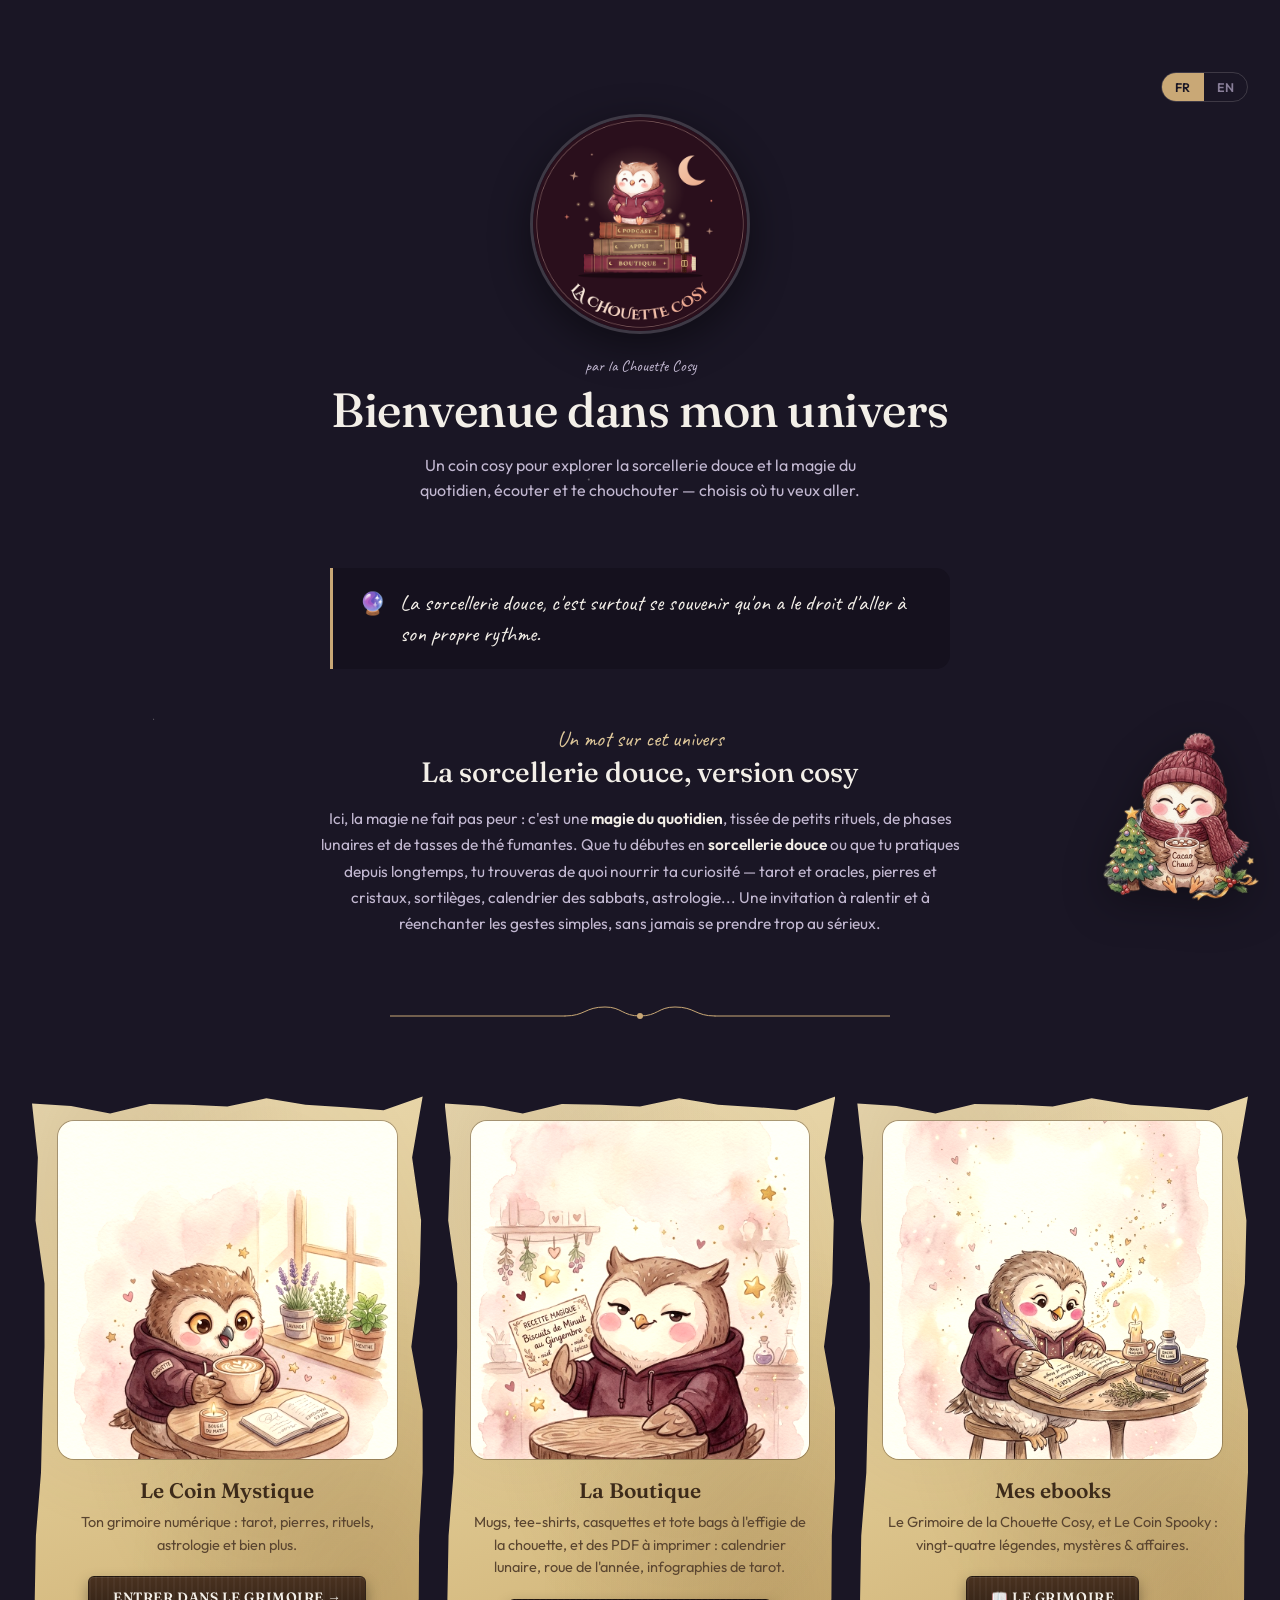
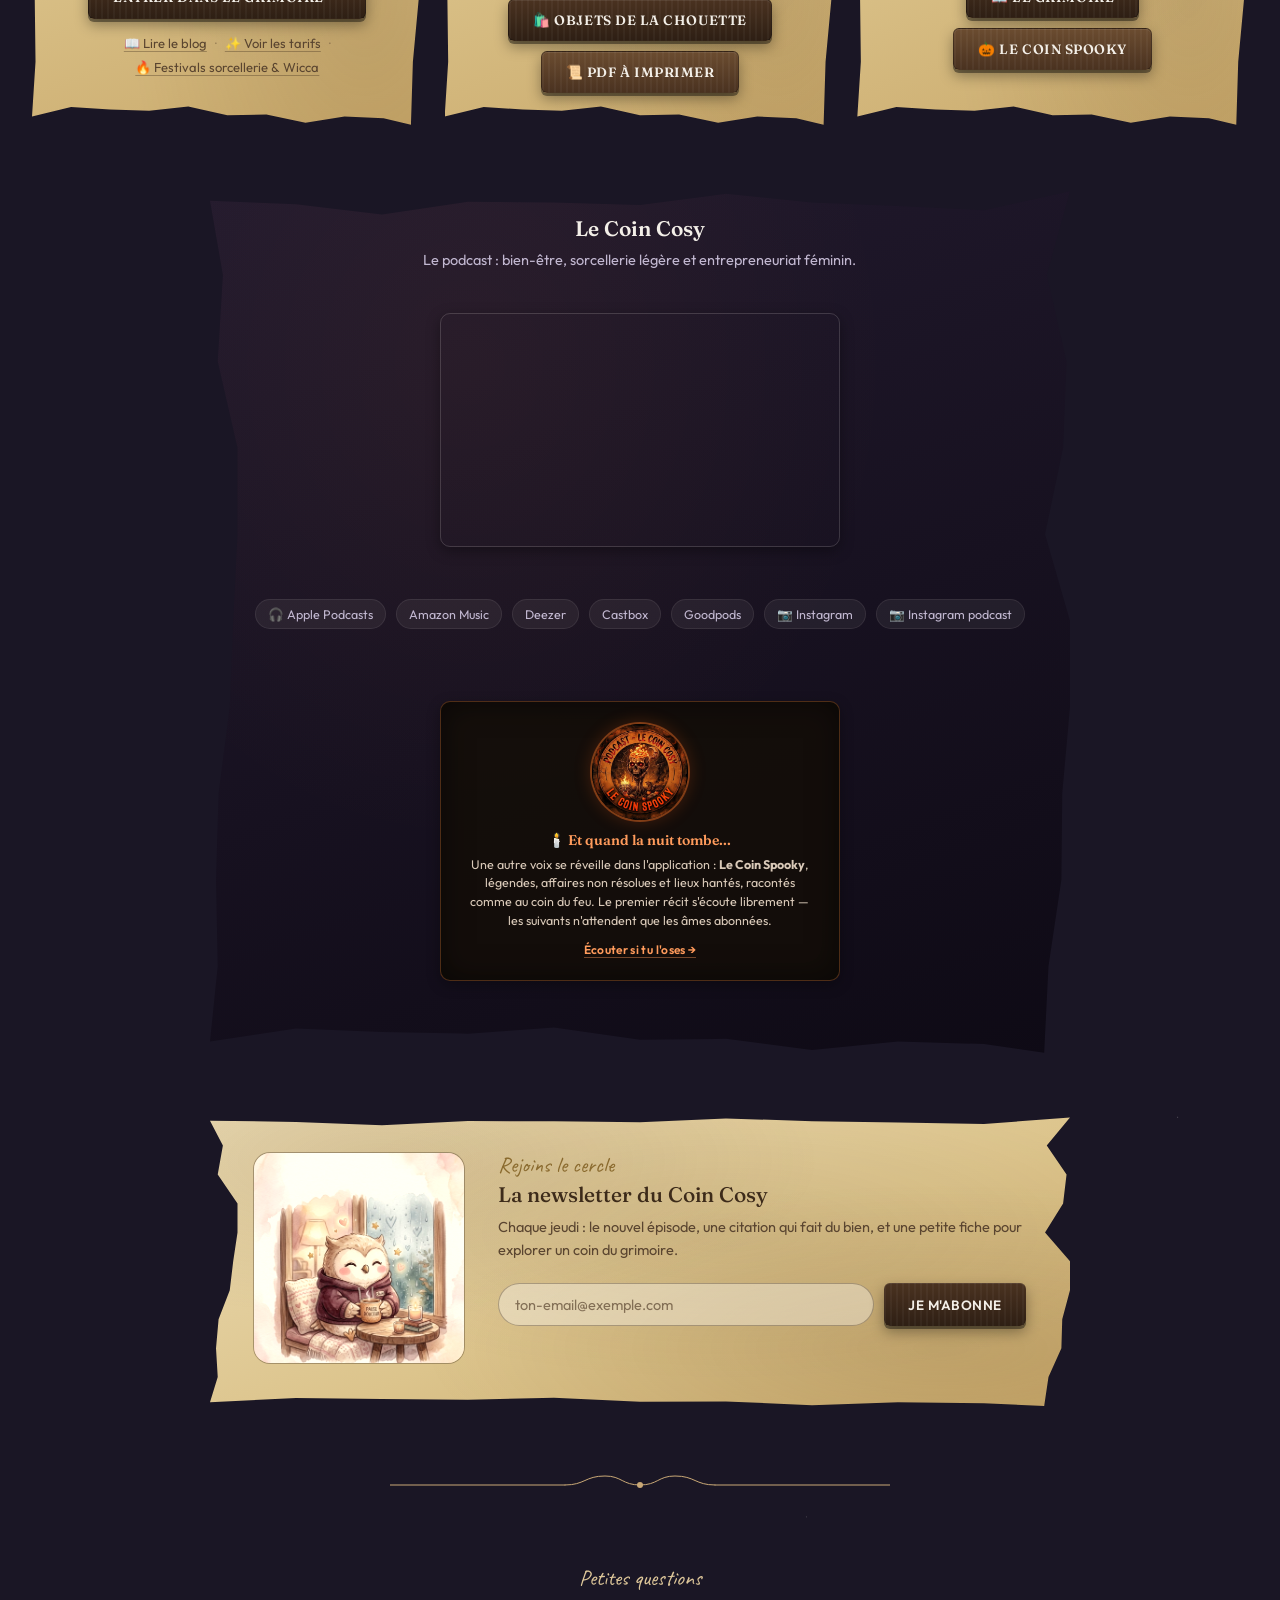
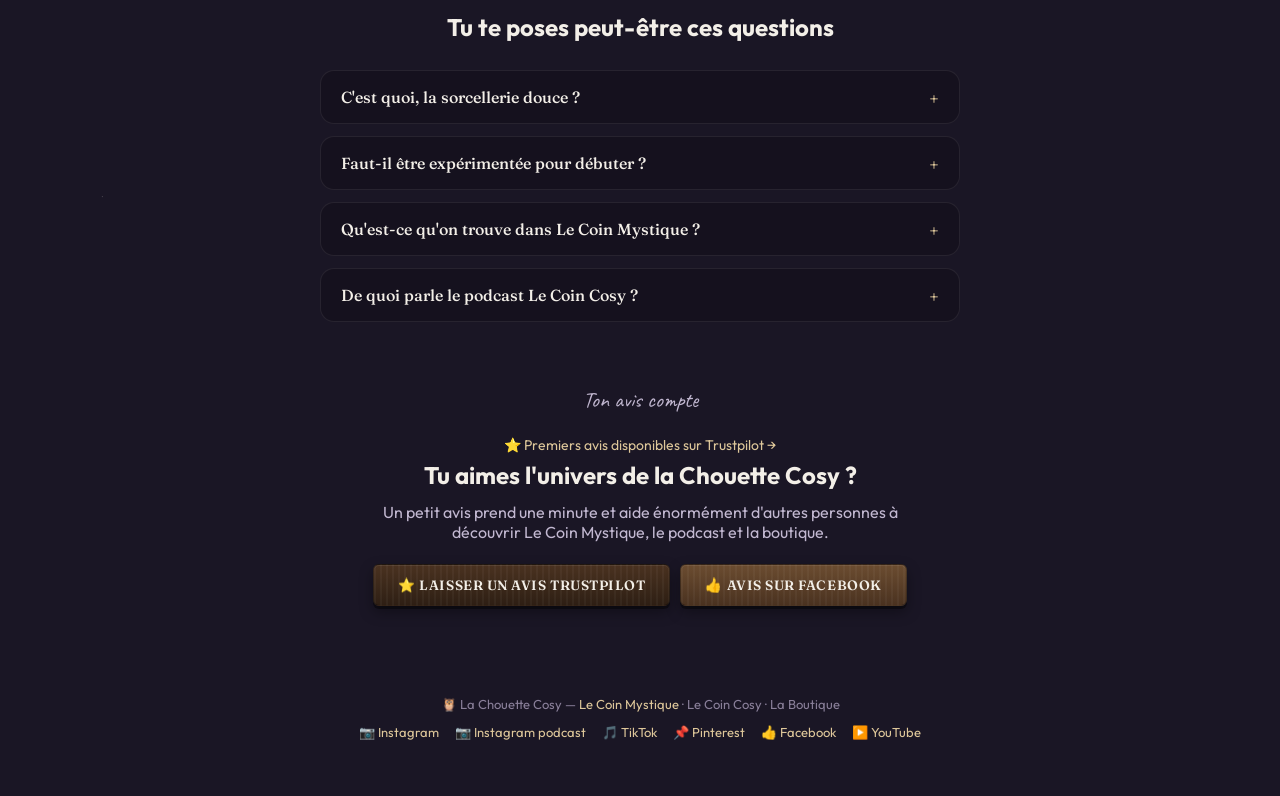
==== index.html @ c28f3821 "Pieds de page : Instagram La chouette cosy + Instagram podcast ; /instagram pointe vers La chouette " ====
<!DOCTYPE html>
<html lang="fr">
<head>
<meta charset="UTF-8">
<meta name="trustpilot-one-time-domain-verification-id" content="e7837c51-9e14-4486-b5ec-aa4bcec2fb29"/>
<meta name="viewport" content="width=device-width, initial-scale=1.0">
<title>La Chouette Cosy — Sorcellerie douce, magie du quotidien &amp; podcast cosy</title>
<link rel="icon" href="/favicon.ico" sizes="48x48">
<link rel="icon" type="image/png" sizes="512x512" href="/icon.png">
<link rel="apple-touch-icon" href="/apple-touch-icon.png">
<meta name="description" content="Sorcellerie douce, magie du quotidien et rituels cosy : découvre l'appli Le Coin Mystique, le podcast Le Coin Cosy et la boutique de la Chouette Cosy.">
<meta property="og:type" content="website">
<meta property="og:locale" content="fr_FR">
<meta property="og:url" content="https://www.lachouettecosy.com/">
<meta property="og:site_name" content="La Chouette Cosy">
<meta property="og:title" content="La Chouette Cosy — Sorcellerie douce, magie du quotidien & podcast cosy">
<meta property="og:description" content="Sorcellerie douce, magie du quotidien et rituels cosy : découvre l'appli Le Coin Mystique, le podcast Le Coin Cosy et la boutique de la Chouette Cosy.">
<meta property="og:image" content="https://www.lachouettecosy.com/og-image.png">
<meta property="og:image:width" content="1200">
<meta property="og:image:height" content="630">
<meta name="twitter:card" content="summary_large_image">
<meta name="twitter:title" content="La Chouette Cosy — Sorcellerie douce, magie du quotidien & podcast cosy">
<meta name="twitter:description" content="Sorcellerie douce, magie du quotidien et rituels cosy : découvre l'appli Le Coin Mystique, le podcast Le Coin Cosy et la boutique de la Chouette Cosy.">
<meta name="twitter:image" content="https://www.lachouettecosy.com/og-image.png">
<link rel="canonical" href="https://www.lachouettecosy.com/">
<meta name="google-site-verification" content="f_s6flDFHHnSVOiwKevAgZuhnUAhuIIiMx__xxYxnbA" />
<meta name="p:domain_verify" content="36ecbae81b390bb8544737ac3be6249d"/>
<script type="application/ld+json">
{
  "@context": "https://schema.org",
  "@type": "Organization",
  "name": "La Chouette Cosy",
  "url": "https://www.lachouettecosy.com/",
  "logo": "https://www.lachouettecosy.com/images/logo-rond.png",
  "description": "Sorcellerie douce, magie du quotidien et rituels cosy : l'application Le Coin Mystique, le podcast Le Coin Cosy, et la boutique.",
  "sameAs": [
    "https://www.instagram.com/le_coin_cosy_podcast/",
    "https://podcasts.apple.com/us/podcast/le-coin-cosy/id1807794277",
    "https://open.spotify.com/show/4HGgYjF5aKj6ZxD9TDKqMJ"
  ]
}
</script>
<script type="application/ld+json">
{
  "@context": "https://schema.org",
  "@type": "PodcastSeries",
  "name": "Le Coin Cosy",
  "url": "https://www.lachouettecosy.com/",
  "description": "Un podcast qui mêle bien-être, sorcellerie douce et entrepreneuriat féminin, avec des épisodes pensés comme une pause chaleureuse au coin du feu.",
  "image": "https://www.lachouettecosy.com/og-image.png",
  "inLanguage": "fr-FR",
  "author": { "@type": "Person", "name": "Céline Richard" },
  "sameAs": [
    "https://www.instagram.com/le_coin_cosy_podcast/",
    "https://podcasts.apple.com/us/podcast/le-coin-cosy/id1807794277",
    "https://open.spotify.com/show/4HGgYjF5aKj6ZxD9TDKqMJ"
  ]
}
</script>
<script type="application/ld+json">
{
  "@context": "https://schema.org",
  "@type": "FAQPage",
  "mainEntity": [
    {
      "@type": "Question",
      "name": "C'est quoi, la sorcellerie douce ?",
      "acceptedAnswer": {
        "@type": "Answer",
        "text": "La sorcellerie douce, c'est une magie du quotidien plutôt qu'une pratique spectaculaire : de petits rituels, l'attention portée aux phases de la lune, une bougie allumée avec une intention claire, une tisane préparée en conscience. Pas besoin de grimoire ancestral ni de connaissances poussées pour commencer — juste l'envie de ralentir et de réenchanter les gestes simples."
      }
    },
    {
      "@type": "Question",
      "name": "Faut-il être expérimentée pour débuter en sorcellerie ?",
      "acceptedAnswer": {
        "@type": "Answer",
        "text": "Non, absolument pas. Le Coin Mystique est pensé pour accueillir aussi bien les débutantes que les pratiquantes confirmées, avec des explications simples et bienveillantes sur le tarot, les pierres, les rituels ou l'astrologie, sans jugement ni jargon compliqué."
      }
    },
    {
      "@type": "Question",
      "name": "Qu'est-ce qu'on trouve dans l'application Le Coin Mystique ?",
      "acceptedAnswer": {
        "@type": "Answer",
        "text": "Un grimoire numérique cosy : tirages de tarot et d'oracles, fiches sur les pierres et cristaux, sortilèges et rituels doux, calendrier des sabbats et des phases lunaires, astrologie, numérologie, runes, et bien d'autres arts divinatoires à explorer à ton rythme."
      }
    },
    {
      "@type": "Question",
      "name": "De quoi parle le podcast Le Coin Cosy ?",
      "acceptedAnswer": {
        "@type": "Answer",
        "text": "Le Coin Cosy est un podcast qui mêle bien-être, sorcellerie légère et entrepreneuriat féminin, avec des épisodes pensés comme une pause chaleureuse au coin du feu."
      }
    }
  ]
}
</script>
<link rel="preconnect" href="https://fonts.googleapis.com">
<link rel="preconnect" href="https://fonts.gstatic.com" crossorigin>
<link href="https://fonts.googleapis.com/css2?family=Fraunces:opsz,wght@9..144,400;9..144,500;9..144,600&family=Outfit:wght@400;500;600&family=Caveat:wght@600;700&family=Uncial+Antiqua&display=swap" rel="stylesheet">
<style>
  :root {
    --nuit: #1a1625;
    --nuit-2: #15111e;
    --amethyste: #3d3450;
    --or: #c9a876;
    --or-clair: #dec79a;
    --sauge: #7a8b6f;
    --terracotta: #b86b4b;
    --text-primary: #f3efe8;
    --text-secondary: #c2b8d1;
    --text-muted: #897f99;
    --border: rgba(247, 243, 237, 0.08);
    --border-strong: rgba(247, 243, 237, 0.16);
  }
  * { box-sizing: border-box; }
  html, body {
    margin: 0;
    background: var(--nuit);
    color: var(--text-primary);
    font-family: "Outfit", sans-serif;
    -webkit-font-smoothing: antialiased;
  }
  body {
    min-height: 100vh;
    background-image:
      radial-gradient(1px 1px at 12% 18%, rgba(247,243,237,.35), transparent),
      radial-gradient(1px 1px at 28% 62%, rgba(247,243,237,.25), transparent),
      radial-gradient(1.5px 1.5px at 46% 12%, rgba(247,243,237,.4), transparent),
      radial-gradient(1px 1px at 63% 78%, rgba(247,243,237,.2), transparent),
      radial-gradient(1.5px 1.5px at 81% 32%, rgba(247,243,237,.3), transparent),
      radial-gradient(1px 1px at 92% 68%, rgba(247,243,237,.25), transparent),
      radial-gradient(1px 1px at 8% 85%, rgba(247,243,237,.2), transparent),
      radial-gradient(1.5px 1.5px at 55% 92%, rgba(247,243,237,.3), transparent);
    background-repeat: no-repeat;
    background-size: cover;
  }
  .wrap {
    max-width: 1320px;
    margin: 0 auto;
    padding: 72px 32px 56px;
  }

  /* Bascule de langue, en haut à droite */
  .haut { display: flex; justify-content: flex-end; margin-bottom: 12px; }
  .lang-toggle { display: inline-flex; border: 1px solid var(--border-strong); border-radius: 999px; overflow: hidden; }
  .lang-toggle button {
    font-family: "Outfit", sans-serif; font-size: 12.5px; font-weight: 600; letter-spacing: .02em;
    padding: 6px 13px; border: none; background: transparent; color: var(--text-muted); cursor: pointer;
  }
  .lang-toggle button.actif { background: var(--or); color: var(--nuit); }

  /* Hero */
  .hero { text-align: center; margin-bottom: 64px; }
  .hero-badge {
    width: 220px; height: 220px; border-radius: 50%;
    overflow: hidden;
    border: 3px solid var(--border-strong);
    margin: 0 auto 20px;
    box-shadow: 0 12px 40px rgba(0,0,0,.45);
  }
  .hero-badge img {
    width: 100%; height: 100%;
    object-fit: cover;
    object-position: center;
    display: block;
  }
  .hero-eyebrow {
    font-family: "Caveat", cursive;
    font-size: 26px;
    color: var(--or-clair);
    margin: 0 0 6px;
  }
  .hero h1 {
    font-family: "Fraunces", serif;
    font-weight: 500;
    font-size: clamp(32px, 5vw, 48px);
    margin: 0 0 14px;
    letter-spacing: -0.01em;
  }
  .hero p {
    color: var(--text-secondary);
    max-width: 480px;
    margin: 0 auto;
    line-height: 1.6;
    font-size: 16px;
  }

  /* Pensée du jour : change chaque jour (calculée en JS), pour donner une
     raison de repasser sur la page plutôt qu'un site figé. */
  .pensee-du-jour {
    max-width: 620px;
    margin: 0 auto 56px;
    background: var(--nuit-2);
    border-left: 3px solid var(--or);
    border-radius: 0 14px 14px 0;
    padding: 20px 26px;
    display: flex;
    align-items: flex-start;
    gap: 14px;
  }
  .pensee-icone { font-size: 22px; line-height: 1.4; }
  .pensee-du-jour p {
    margin: 0;
    font-family: "Caveat", cursive;
    font-size: 22px;
    line-height: 1.4;
    color: var(--text-primary);
  }

  /* Intro : quelques mots sur la sorcellerie douce */
  .intro {
    max-width: 640px;
    margin: 0 auto 40px;
    text-align: center;
  }
  .intro-eyebrow {
    font-family: "Caveat", cursive;
    font-size: 22px;
    color: var(--or-clair);
    margin: 0 0 2px;
  }
  .intro h2 {
    font-family: "Fraunces", serif;
    font-weight: 500;
    font-size: clamp(22px, 3.4vw, 28px);
    margin: 0 0 14px;
  }
  .intro p:not(.intro-eyebrow) {
    color: var(--text-secondary);
    line-height: 1.7;
    font-size: 15.5px;
  }
  .intro strong { color: var(--text-primary); font-weight: 600; }

  /* Séparateur décoratif doré, façon arabesque, entre les grandes sections */
  .separateur {
    display: flex;
    justify-content: center;
    margin: 64px auto;
    max-width: 500px;
  }
  .separateur svg { width: 100%; height: auto; }

  /* FAQ */
  .faq {
    max-width: 640px;
    margin: 0 auto;
  }

  /* Appel à laisser un avis, juste avant le footer */
  .avis-cta {
    max-width: 560px;
    margin: 64px auto 0;
    text-align: center;
  }
  .avis-cta h2 { margin: 0 0 12px; }
  .avis-cta p { color: var(--text-secondary); margin: 0 0 22px; }
  .faq h2 { margin-bottom: 28px; }
  .faq details {
    background: var(--nuit-2);
    border: 1px solid var(--border);
    border-radius: 14px;
    padding: 16px 20px;
    margin-bottom: 12px;
  }
  .faq summary {
    font-family: "Fraunces", serif;
    font-weight: 500;
    font-size: 16px;
    cursor: pointer;
    list-style: none;
  }
  .faq summary::-webkit-details-marker { display: none; }
  .faq summary::after {
    content: "+";
    float: right;
    color: var(--or-clair);
    font-size: 18px;
  }
  .faq details[open] summary::after { content: "–"; }
  .faq details p {
    color: var(--text-secondary);
    font-size: 14.5px;
    line-height: 1.65;
    margin: 12px 0 2px;
  }

  /* Cards grid : Mystique / Boutique / Ebooks sur une même ligne, puis
     Le Coin Cosy (2 colonnes, assez large pour le lecteur Spotify) et la
     newsletter (1 colonne) juste à côté sur la ligne suivante. */
  .grille {
    display: grid;
    grid-template-columns: repeat(6, 1fr);
    row-gap: 64px;
    column-gap: 22px;
    align-items: stretch;
  }
  /* Ligne 1 : trois cartes ; ligne 2 : le podcast complet et « Derrière le chaudron » côte à côte ;
     ligne 3 : la newsletter sur toute la largeur. */
  .carte-mystique, .carte-boutique, .carte-ebooks { grid-column: span 2; }
  .carte-podcast { grid-column: 1 / -1; justify-self: center; width: 100%; max-width: 860px; }
  .newsletter-box { grid-column: 1 / -1; justify-self: center; width: 100%; max-width: 860px; }
  @media (max-width: 860px) {
    .grille { grid-template-columns: 1fr; }
    .carte-mystique, .carte-boutique, .carte-ebooks, .carte-podcast, .newsletter-box { grid-column: 1; }
  }

  /* Cartes façon parchemin ancien — bords déchirés, papier vieilli,
     bouton façon plaque de bois gravée. Palette dédiée (ne réutilise pas
     les tokens sombres de la page, qui sont faits pour du texte clair). */
  :root {
    --parch-1: #ecdcb4;
    --parch-2: #dcc48c;
    --parch-3: #c9a96b;
    --ink: #3d2b1a;
    --ink-soft: #5a4530;
    --bois-1: #4a3220;
    --bois-2: #2e1f14;
  }
  .carte {
    position: relative;
    background:
      radial-gradient(ellipse at 20% 15%, rgba(120,90,50,.16), transparent 45%),
      radial-gradient(ellipse at 85% 80%, rgba(110,80,40,.18), transparent 50%),
      radial-gradient(ellipse at 60% 40%, rgba(90,60,30,.10), transparent 60%),
      linear-gradient(160deg, var(--parch-1), var(--parch-2) 55%, var(--parch-3));
    clip-path: polygon(0.0% 1.4%, 10.0% 1.8%, 20.0% 3.0%, 30.0% 1.5%, 40.0% 1.6%, 50.0% 1.9%, 60.0% 0.6%, 70.0% 1.6%, 80.0% 2.0%, 90.0% 2.5%, 100.0% 0.3%, 97.3% 10.0%, 99.6% 20.0%, 99.2% 30.0%, 97.1% 40.0%, 100.0% 50.0%, 100.0% 60.0%, 99.1% 70.0%, 99.0% 80.0%, 97.5% 90.0%, 97.0% 100.0%, 90.0% 99.0%, 80.0% 98.7%, 70.0% 99.7%, 60.0% 98.4%, 50.0% 98.5%, 40.0% 97.1%, 30.0% 97.8%, 20.0% 97.6%, 10.0% 97.2%, 0.0% 98.7%, 0.9% 90.0%, 0.7% 80.0%, 1.0% 70.0%, 2.3% 60.0%, 2.7% 50.0%, 3.2% 40.0%, 3.2% 30.0%, 0.9% 20.0%, 1.5% 10.0%);
    filter: drop-shadow(0 14px 22px rgba(0,0,0,.5)) drop-shadow(0 2px 4px rgba(0,0,0,.35));
    padding: 26px 26px 32px;
    text-align: center;
    transition: transform .25s ease;
    display: flex;
    flex-direction: column;
    align-items: center;
  }
  .carte:hover { transform: translateY(-4px); }

  /* La carte du Coin Cosy reste sombre plutôt que parchemin — fenêtre de
     nuit sur le podcast, cadre torturé comme un vieux papier brûlé. */
  .carte-podcast {
    background:
      radial-gradient(ellipse at 30% 20%, rgba(255,140,60,.05), transparent 50%),
      linear-gradient(160deg, #221a2e, #171120 55%, #0e0a15);
  }
  .carte-visuel {
    width: 100%;
    aspect-ratio: 1 / 1;
    object-fit: cover;
    object-position: center 40%;
    display: block;
    margin: 0 0 18px;
    border-radius: 16px;
    box-shadow: 0 0 0 1px rgba(61,43,26,.35), inset 0 0 20px rgba(61,43,26,.25);
    filter: sepia(.18) contrast(1.03);
  }
  .carte-mystique .carte-visuel,
  .carte-boutique .carte-visuel,
  .carte-ebooks .carte-visuel,
  .newsletter-box .carte-visuel {
    object-position: center 65%;
  }
  .carte h2 {
    font-family: "Fraunces", serif;
    font-weight: 600;
    font-size: 21px;
    color: var(--ink);
    margin: 0 0 8px;
  }
  .carte p.desc {
    color: var(--ink-soft);
    font-size: 14.5px;
    line-height: 1.55;
    margin: 0 0 20px;
    min-height: 44px;
  }
  .carte-podcast h2 { color: var(--text-primary); }
  .carte-podcast p.desc { color: var(--text-secondary); }

  .bouton {
    display: inline-block;
    text-decoration: none;
    font-family: "Fraunces", serif;
    font-weight: 600;
    font-size: 13.5px;
    letter-spacing: .04em;
    text-transform: uppercase;
    color: var(--text-primary);
    padding: 12px 24px;
    border-radius: 6px;
    background:
      repeating-linear-gradient(90deg, rgba(255,255,255,.035) 0 2px, transparent 2px 6px),
      linear-gradient(180deg, var(--bois-1), var(--bois-2));
    box-shadow: 0 3px 0 rgba(0,0,0,.4), 0 6px 14px rgba(0,0,0,.35), inset 0 1px 0 rgba(255,255,255,.08);
    border: 1px solid rgba(0,0,0,.3);
    transition: filter .15s, transform .15s;
  }
  .bouton:hover { filter: brightness(1.15); transform: translateY(-1px); }
  .bouton.discret {
    background:
      repeating-linear-gradient(90deg, rgba(255,255,255,.035) 0 2px, transparent 2px 6px),
      linear-gradient(180deg, #6b4c30, #4a3220);
  }

  /* Liens secondaires légers : une ligne de texte plutôt qu'un mur de boutons */
  .liens-discrets {
    display: flex;
    flex-wrap: wrap;
    justify-content: center;
    align-items: center;
    gap: 8px;
    font-size: 13px;
    margin-top: 2px;
  }
  .liens-discrets a {
    color: var(--ink-soft);
    text-decoration: underline;
    text-decoration-color: rgba(61,43,26,.35);
    text-underline-offset: 3px;
  }
  .liens-discrets a:hover { color: var(--ink); text-decoration-color: var(--ink); }
  .liens-discrets .sep { color: var(--ink-soft); opacity: .45; }

  /* Carte podcast : joue le rôle de signature visuelle */

  .spotify-embed {
    width: 100%;
    max-width: 400px;
    margin: 0 auto 16px;
    border-radius: 10px;
    overflow: hidden;
    border: 1px solid var(--border-strong);
    box-shadow: 0 4px 14px rgba(0,0,0,.35);
  }
  .spotify-embed iframe { display: block; width: 100%; }

  .carte[hidden] { display: none; }
  /* Lecteur du Coin Cosy : tous les épisodes, le dernier mis en avant */
  .lecteur { width: 100%; text-align: left; margin: 0 0 16px; }
  .lecteur-vedette {
    display: flex; gap: 16px; align-items: center;
    background: rgba(247,243,237,.05); border: 1px solid var(--border-strong); border-radius: 14px; padding: 14px;
  }
  .lecteur-pochette { width: 116px; height: 116px; flex: none; border-radius: 12px; object-fit: cover; box-shadow: 0 4px 14px rgba(0,0,0,.45); background: #2a2036; }
  .lecteur-infos { min-width: 0; }
  .lecteur-etiquette { font-size: 11px; letter-spacing: .14em; text-transform: uppercase; color: var(--or-clair); }
  .lecteur-vedette h3 { font-family: "Fraunces", serif; font-weight: 500; font-size: 18px; line-height: 1.25; margin: 4px 0 4px; color: var(--text-primary); }
  .lecteur-meta { font-size: 13px; color: var(--text-muted); margin: 0 0 6px; }
  .lecteur-desc { font-size: 13.5px; line-height: 1.5; color: var(--text-secondary); margin: 0; display: -webkit-box; -webkit-line-clamp: 3; -webkit-box-orient: vertical; overflow: hidden; }
  .lecteur audio { display: block; width: 100%; height: 40px; margin: 12px 0 0; color-scheme: dark; }
  .lecteur-tete { display: flex; align-items: center; justify-content: space-between; gap: 10px; flex-wrap: wrap; margin: 18px 0 8px; }
  .lecteur-tete strong { font-family: "Fraunces", serif; font-weight: 500; font-size: 16px; color: var(--text-primary); }
  .lecteur-tete strong span { font-family: inherit; font-weight: 400; font-size: 13px; color: var(--text-muted); margin-inline-start: 6px; }
  .lecteur-recherche {
    flex: 1 1 160px; max-width: 240px; font: inherit; font-size: 13.5px; color: var(--text-primary);
    background: rgba(247,243,237,.06); border: 1px solid var(--border-strong); border-radius: 999px; padding: 7px 14px;
  }
  .lecteur-recherche::placeholder { color: var(--text-muted); }
  .lecteur-liste { list-style: none; margin: 0; padding: 0; max-height: 330px; overflow-y: auto; border: 1px solid var(--border); border-radius: 12px; scrollbar-width: thin; scrollbar-color: rgba(222,199,154,.4) transparent; }
  .lecteur-liste li + li { border-top: 1px solid var(--border); }
  .lecteur-item {
    display: flex; align-items: center; gap: 12px; width: 100%; text-align: left; cursor: pointer;
    background: transparent; border: 0; color: inherit; font: inherit; padding: 9px 12px;
  }
  .lecteur-item:hover, .lecteur-item:focus-visible { background: rgba(247,243,237,.07); outline: none; }
  .lecteur-item.actif { background: rgba(222,199,154,.12); }
  .lecteur-item img { width: 44px; height: 44px; border-radius: 8px; object-fit: cover; flex: none; background: #2a2036; }
  .lecteur-item .txt { min-width: 0; flex: 1; }
  .lecteur-item .ti { display: block; font-size: 14px; line-height: 1.3; color: var(--text-primary); overflow: hidden; text-overflow: ellipsis; white-space: nowrap; }
  .lecteur-item .me { display: block; font-size: 12px; color: var(--text-muted); margin-top: 2px; }
  .lecteur-item .pl { flex: none; color: var(--or-clair); font-size: 14px; }
  .lecteur-vide { font-size: 13.5px; color: var(--text-muted); padding: 14px; text-align: center; }
  @media (max-width: 520px) {
    .lecteur-vedette { flex-direction: column; align-items: flex-start; }
    .lecteur-pochette { width: 100%; height: auto; aspect-ratio: 1 / 1; max-width: 220px; }
  }

  .plateformes {
    display: flex;
    flex-wrap: wrap;
    gap: 8px;
    justify-content: center;
    margin-bottom: 18px;
  }

  /* Petit encart mystérieux vers Le Coin Spooky, dans la carte podcast —
     éclairs qui foudroient le cadre en boucle. */
  .spooky-teaser {
    position: relative;
    display: flex;
    flex-direction: column;
    align-items: center;
    gap: 10px;
    text-align: center;
    background: rgba(20, 14, 8, .88);
    border: 1px solid rgba(255, 140, 60, .25);
    border-radius: 10px;
    padding: 22px 24px;
    margin: auto auto 0;
    width: 100%;
    max-width: 400px;
    box-shadow: inset 0 0 30px rgba(0,0,0,.5), 0 4px 14px rgba(0,0,0,.3);
    animation: eclair-cadre 2.2s infinite;
  }
  .spooky-teaser .eclair {
    position: absolute;
    font-size: 64px;
    opacity: 0;
    filter: drop-shadow(0 0 14px rgba(255,255,255,.95)) drop-shadow(0 0 28px rgba(180,210,255,.8));
    pointer-events: none;
  }
  .spooky-teaser .eclair-1 { top: -26px; left: -22px; animation: eclair-flash 2.2s infinite; }
  .spooky-teaser .eclair-2 { top: -26px; right: -22px; animation: eclair-flash 2.2s infinite; animation-delay: .55s; }
  .spooky-teaser .eclair-3 { bottom: -26px; left: 22%; animation: eclair-flash 2.2s infinite; animation-delay: 1.1s; }
  .spooky-teaser .eclair-4 { bottom: -26px; right: 15%; animation: eclair-flash 2.2s infinite; animation-delay: 1.65s; }
  @keyframes eclair-cadre {
    0%, 15%, 35%, 55%, 75%, 100% { border-color: rgba(255,140,60,.25); box-shadow: inset 0 0 30px rgba(0,0,0,.5), 0 4px 14px rgba(0,0,0,.3); }
    5%, 8% { border-color: rgba(230,240,255,1); box-shadow: inset 0 0 45px rgba(200,220,255,.5), 0 0 55px 16px rgba(220,235,255,.95); }
    25%, 28% { border-color: rgba(230,240,255,1); box-shadow: inset 0 0 45px rgba(200,220,255,.5), 0 0 60px 18px rgba(220,235,255,1); }
    45%, 48% { border-color: rgba(230,240,255,1); box-shadow: inset 0 0 45px rgba(200,220,255,.5), 0 0 50px 14px rgba(220,235,255,.9); }
    65%, 68% { border-color: rgba(230,240,255,1); box-shadow: inset 0 0 45px rgba(200,220,255,.5), 0 0 62px 18px rgba(220,235,255,1); }
    85%, 88% { border-color: rgba(230,240,255,1); box-shadow: inset 0 0 45px rgba(200,220,255,.5), 0 0 52px 15px rgba(220,235,255,.92); }
  }
  @keyframes eclair-flash {
    0%, 15%, 35%, 55%, 75%, 100% { opacity: 0; }
    6%, 7% { opacity: 1; }
    26%, 27% { opacity: 1; }
  }
  @media (prefers-reduced-motion: reduce) {
    .spooky-teaser, .spooky-teaser .eclair { animation: none; }
  }
  .spooky-teaser img {
    width: 96px;
    height: 96px;
    border-radius: 50%;
    object-fit: cover;
    flex-shrink: 0;
    box-shadow: 0 0 0 2px rgba(255,120,40,.4), 0 0 18px rgba(255,90,20,.25);
  }
  .spooky-teaser .spooky-titre {
    font-family: "Fraunces", serif;
    font-weight: 600;
    font-size: 14px;
    color: #ff9b5c;
    margin: 0 0 4px;
  }
  .spooky-teaser p {
    color: #d9c9b8;
    font-size: 12.5px;
    line-height: 1.5;
    margin: 0 0 8px;
  }
  .spooky-teaser a {
    display: inline-block;
    font-size: 12px;
    font-weight: 600;
    letter-spacing: .03em;
    color: #ff9b5c;
    text-decoration: none;
    border-bottom: 1px solid rgba(255,155,92,.4);
  }
  .spooky-teaser a:hover { color: #ffb27e; }
  .plateformes a {
    font-size: 12.5px;
    text-decoration: none;
    color: var(--ink-soft);
    background: rgba(61,43,26,.08);
    border: 1px solid rgba(61,43,26,.25);
    border-radius: 999px;
    padding: 6px 12px;
    transition: color .15s, border-color .15s;
  }
  .plateformes a:hover {
    color: var(--ink);
    border-color: rgba(61,43,26,.45);
  }
  .carte-podcast .plateformes a {
    color: var(--text-secondary);
    background: rgba(247,243,237,.06);
    border-color: var(--border);
  }
  .carte-podcast .plateformes a:hover {
    color: var(--text-primary);
    border-color: var(--border-strong);
  }

  .badge-bientot {
    font-size: 12px;
    color: var(--terracotta-clair, #dea68c);
    background: rgba(184,107,75,.14);
    border: 1px solid rgba(184,107,75,.3);
    border-radius: 999px;
    padding: 5px 14px;
    margin-bottom: 4px;
  }

  .newsletter-box .intro-eyebrow {
    color: #8a6a2e;
  }
  .newsletter-box p:not(.intro-eyebrow) {
    color: var(--ink-soft);
    line-height: 1.6;
    font-size: 14.5px;
    margin: 0 0 22px;
  }
  .newsletter-form {
    display: flex;
    gap: 10px;
    justify-content: center;
    flex-wrap: wrap;
    max-width: 420px;
    margin: 0 auto;
  }
  .newsletter-form input {
    flex: 1;
    min-width: 220px;
    padding: 11px 16px;
    border-radius: 999px;
    background: rgba(255,255,255,.35);
    border: 1px solid rgba(61,43,26,.35);
    color: var(--ink);
    font-family: "Outfit", sans-serif;
    font-size: 14.5px;
  }
  .newsletter-form input::placeholder { color: var(--ink-soft); opacity: .7; }
  .newsletter-form button {
    border: none;
    cursor: pointer;
    font-family: "Outfit", sans-serif;
  }
  /* Newsletter pleine largeur : visuel à gauche, texte et formulaire à droite (empilés sur mobile) */
  .newsletter-corps { width: 100%; }
  /* Onglets du lecteur : tous les épisodes / Derrière le chaudron */
  .lecteur-onglets { display: flex; gap: 10px; margin: 22px 0 14px; width: 100%; }
  .lecteur-onglets[hidden], .lecteur[hidden], .chd-desc[hidden] { display: none; }
  .lecteur-onglet {
    flex: 1; position: relative; cursor: pointer; overflow: visible;
    font-family: "Uncial Antiqua", "Fraunces", serif; font-weight: 400; font-size: 17px; letter-spacing: .06em;
    padding: 18px 14px; border-radius: 12px;
    color: var(--or-clair);
    background:
      radial-gradient(circle at 12% 30%, rgba(222,199,154,.35) 0 1px, transparent 2px),
      radial-gradient(circle at 82% 70%, rgba(222,199,154,.3) 0 1px, transparent 2px),
      radial-gradient(circle at 55% 20%, rgba(222,199,154,.25) 0 1px, transparent 2px),
      radial-gradient(ellipse at 50% 0%, rgba(150,110,220,.28), transparent 70%),
      linear-gradient(180deg, #2c2140, #1b1428);
    border: 1px solid rgba(201,168,118,.6);
    box-shadow: inset 0 0 0 4px #1b1428, inset 0 0 0 5px rgba(201,168,118,.35), 0 4px 14px rgba(0,0,0,.4);
    text-shadow: 0 0 10px rgba(201,168,118,.5);
    transition: transform .15s, box-shadow .2s, filter .2s;
  }
  .lecteur-onglet::before { display: inline-block; margin-right: 9px; font-size: 18px; filter: drop-shadow(0 0 6px rgba(222,199,154,.6)); }
  #onglet-tous::before { content: "☕"; }
  #onglet-chaudron::before { content: "🔮"; }
  .lecteur-onglet:hover { transform: translateY(-2px); filter: brightness(1.2); }
  .lecteur-onglet[aria-selected="true"] {
    color: #2a1d10; text-shadow: none;
    background:
      radial-gradient(circle at 15% 28%, rgba(255,255,255,.7) 0 1px, transparent 2px),
      radial-gradient(circle at 85% 72%, rgba(255,255,255,.6) 0 1px, transparent 2px),
      linear-gradient(180deg, #ecd9a8, #c9a876);
    border-color: #f0dfb4;
    box-shadow: inset 0 0 0 4px #d6b980, inset 0 0 0 5px rgba(90,60,20,.45),
      0 0 0 1px rgba(240,223,180,.5), 0 0 22px rgba(222,170,90,.55), 0 8px 18px rgba(0,0,0,.45);
  }
  .lecteur-onglet[aria-selected="true"]::after {
    content: "✦"; position: absolute; left: 50%; bottom: -22px; transform: translateX(-50%);
    color: var(--or-clair); font-size: 14px; text-shadow: 0 0 10px rgba(222,170,90,.9);
  }
  @media (max-width: 520px) { .lecteur-onglet { font-size: 14px; padding: 14px 6px; } .lecteur-onglet::before { margin-right: 5px; font-size: 15px; } }
  .chd-desc { text-align: center; margin: 4px 0 20px; font-size: 14px; color: var(--text-secondary); }
  /* Respiration du lecteur : plus d'espace entre chaque partie */
  .carte-podcast .lecteur-onglets { margin: 34px 0 28px; }
  .carte-podcast .lecteur { margin-bottom: 36px; }
  .carte-podcast .lecteur-vedette { padding: 22px; gap: 24px; }
  .carte-podcast .lecteur-desc { margin-top: 4px; }
  .carte-podcast .lecteur audio { margin: 22px 0 0; }
  .carte-podcast .lecteur-tete { margin: 38px 0 16px; }
  .carte-podcast .plateformes { gap: 10px; margin-bottom: 64px; }
  .carte-podcast .spooky-teaser { margin-top: 8px; margin-bottom: 40px; }
  @media (max-width: 520px) {
    .carte-podcast .lecteur-vedette { padding: 16px; gap: 16px; }
    .carte-podcast .lecteur-onglets { margin: 26px 0 22px; }
    .carte-podcast .lecteur-tete { margin: 30px 0 14px; }
  }
  @media (min-width: 861px) {
    .newsletter-box { flex-direction: row; align-items: center; gap: 34px; padding: 34px 44px 40px; }
    .newsletter-box .carte-visuel { width: 210px; flex: none; margin: 0; }
    .newsletter-corps { text-align: left; flex: 1; min-width: 0; }
    .newsletter-box .newsletter-form { margin: 0; justify-content: flex-start; max-width: none; }
  }

  .newsletter-msg {
    margin-top: 14px;
    font-size: 13.5px;
    color: var(--ink-soft);
    min-height: 18px;
  }

  footer {
    text-align: center;
    margin-top: 90px;
    color: var(--text-muted);
    font-size: 13px;
  }
  footer a { color: var(--or-clair); text-decoration: none; }
  .footer-social { margin-top: 12px; display: flex; gap: 16px; justify-content: center; flex-wrap: wrap; }

  @media (prefers-reduced-motion: reduce) {
    .carte { transition: none; }
  }
</style>
<link rel="stylesheet" href="/saisons.css">
<script async src="https://www.googletagmanager.com/gtag/js?id=G-QYD6071W2P"></script>
<script>
  window.dataLayer = window.dataLayer || [];
  function gtag(){dataLayer.push(arguments);}
  gtag('js', new Date());
  gtag('config', 'G-QYD6071W2P');
</script>
<script defer src="/_vercel/insights/script.js"></script>
</head>
<body>
  <div class="wrap">
    <div class="haut">
      <div class="lang-toggle" id="lang-toggle">
        <button type="button" data-lang="fr">FR</button>
        <button type="button" data-lang="en">EN</button>
      </div>
    </div>
    <div class="hero">
      <div class="hero-badge"><img src="images/logo-rond.png" alt="La Chouette Cosy : la chouette assise sur trois grimoires, podcast, appli et boutique" width="512" height="512" loading="eager"></div>
      <p class="hero-eyebrow" id="t-hero-eyebrow">par la Chouette Cosy</p>
      <h1 id="t-hero-titre">Bienvenue dans mon univers</h1>
      <p id="t-hero-texte">Un coin cosy pour explorer la sorcellerie douce et la magie du quotidien, écouter et te chouchouter — choisis où tu veux aller.</p>
    </div>

    <div class="pensee-du-jour">
      <span class="pensee-icone">🔮</span>
      <p id="pensee-texte">Chargement d'une pensée cosy…</p>
    </div>

    <section class="intro">
      <p class="intro-eyebrow" id="t-intro-eyebrow">Un mot sur cet univers</p>
      <h2 id="t-intro-titre">La sorcellerie douce, version cosy</h2>
      <p id="t-intro-texte">Ici, la magie ne fait pas peur : c'est une <strong>magie du quotidien</strong>, tissée de petits rituels, de phases lunaires et de tasses de thé fumantes. Que tu débutes en <strong>sorcellerie douce</strong> ou que tu pratiques depuis longtemps, tu trouveras de quoi nourrir ta curiosité — tarot et oracles, pierres et cristaux, sortilèges, calendrier des sabbats, astrologie... Une invitation à ralentir et à réenchanter les gestes simples, sans jamais se prendre trop au sérieux.</p>
    </section>

    <div class="separateur" aria-hidden="true">
      <svg viewBox="0 0 500 30" xmlns="http://www.w3.org/2000/svg">
        <g fill="none" stroke="var(--or)" stroke-width="1" stroke-linecap="round">
          <path d="M0 15 H175"/>
          <path d="M325 15 H500"/>
          <path d="M175 15 C 195 15 195 6 215 6 C 232 6 232 15 250 15"/>
          <path d="M250 15 C 268 15 268 6 285 6 C 305 6 305 15 325 15"/>
        </g>
        <circle cx="250" cy="15" r="3" fill="var(--or)"/>
      </svg>
    </div>

    <div class="grille">

      <!-- Le Coin Mystique -->
      <div class="carte carte-mystique">
        <img class="carte-visuel" src="images/carte-mystique.jpg" alt="La Chouette Cosy ravie, sa tisane à la main devant son carnet de notes magiques" loading="lazy">
        <h2 id="t-mystique-titre">Le Coin Mystique</h2>
        <p class="desc" id="t-mystique-desc">Ton grimoire numérique : tarot, pierres, rituels, astrologie et bien plus.</p>
        <div style="display:flex; flex-direction:column; align-items:center; gap:14px;">
          <a class="bouton" href="https://app.lachouettecosy.com" style="text-decoration:none;" id="t-mystique-btn1">Entrer dans le grimoire →</a>
          <div class="liens-discrets">
            <a href="https://app.lachouettecosy.com/blog" id="t-mystique-btn2">📖&nbsp;Lire le blog</a>
            <span class="sep" aria-hidden="true">·</span>
            <a href="/tarifs.html" id="t-mystique-btn3">✨&nbsp;Voir les tarifs</a>
            <span class="sep" aria-hidden="true">·</span>
            <a href="/festivals.html" id="t-mystique-btn4">🔥&nbsp;Festivals sorcellerie & Wicca</a>
          </div>
        </div>
      </div>

      <!-- Boutique -->
      <div class="carte carte-boutique">
        <img class="carte-visuel" src="images/carte-boutique.jpg" alt="La Chouette Cosy, malicieuse, présente sa recette magique" loading="lazy">
        <h2 id="t-boutique-titre">La Boutique</h2>
        <p class="desc" id="t-boutique-desc">Mugs, tee-shirts, casquettes et tote bags à l'effigie de la chouette, et des PDF à imprimer : calendrier lunaire, roue de l'année, infographies de tarot.</p>
        <div style="display:flex; gap:10px; justify-content:center; flex-wrap:wrap;">
          <a class="bouton" href="https://la-chouette-cosy.tpopsite.com/" style="text-decoration:none;" id="t-boutique-btn">🛍️&nbsp;Objets de la chouette</a>
          <a class="bouton discret" href="/boutique-numerique.html" style="text-decoration:none;" id="t-boutique-btn2">📜&nbsp;PDF à imprimer</a>
        </div>
      </div>

      <!-- Ebooks -->
      <div class="carte carte-ebooks">
        <img class="carte-visuel" src="images/carte-ebooks.jpg" alt="La Chouette Cosy écrit dans son grimoire à la plume" loading="lazy">
        <h2 id="t-ebooks-titre">Mes ebooks</h2>
        <p class="desc" id="t-ebooks-desc">Le Grimoire de la Chouette Cosy, et Le Coin Spooky : vingt-quatre légendes, mystères &amp; affaires.</p>
        <div style="display:flex; gap:10px; justify-content:center; flex-wrap:wrap;">
          <a class="bouton" href="https://www.amazon.fr/dp/B0HF7W517J?tag=lachouettecos-21" target="_blank" rel="noopener" style="text-decoration:none;" id="t-ebooks-btn1">📖&nbsp;Le Grimoire</a>
          <a class="bouton discret" href="https://www.amazon.fr/dp/B0HF8JN3HY?tag=lachouettecos-21" target="_blank" rel="noopener" style="text-decoration:none;" id="t-ebooks-btn2">🎃&nbsp;Le Coin Spooky</a>
        </div>
      </div>

      <!-- Le Coin Cosy (podcast) — seule sur sa ligne, pleine largeur, pour que
           le lecteur Spotify s'affiche en entier sans défilement interne. -->
      <div class="carte carte-podcast">
        <h2 id="t-podcast-titre">Le Coin Cosy</h2>
        <p class="desc" id="t-podcast-desc">Le podcast : bien-être, sorcellerie légère et entrepreneuriat féminin.</p>

        <!-- Lecteur sur mesure : tous les épisodes, le dernier mis en avant (rempli par le script en bas de page).
             Repli automatique sur le lecteur Spotify si la liste ne peut pas être chargée. -->
        <div class="lecteur-onglets" id="lec-onglets" role="tablist" hidden>
          <button type="button" class="lecteur-onglet" role="tab" id="onglet-tous" aria-selected="true">Le Coin Cosy</button>
          <button type="button" class="lecteur-onglet" role="tab" id="onglet-chaudron" aria-selected="false">Derrière le chaudron</button>
        </div>
        <p class="chd-desc" id="t-chaudron-desc" hidden>Un entretien chaque mois.</p>
        <div class="lecteur" id="lecteur">
          <p class="lecteur-vide" id="lec-chargement">…</p>
        </div>
        <div class="lecteur" id="lecteur-chaudron" hidden></div>
        <noscript>
          <div class="spotify-embed">
            <iframe src="https://open.spotify.com/embed/show/4HGgYjF5aKj6ZxD9TDKqMJ?utm_source=generator&theme=0" width="100%" height="232" frameborder="0" allowfullscreen="" allow="autoplay; clipboard-write; encrypted-media; fullscreen; picture-in-picture" loading="lazy" title="Lecteur Spotify — Le Coin Cosy" style="width:100%; display:block;"></iframe>
          </div>
        </noscript>

        <div class="plateformes">
          <a href="https://podcasts.apple.com/us/podcast/le-coin-cosy/id1807794277" target="_blank" rel="noopener">🎧 Apple Podcasts</a>
          <a href="https://music.amazon.com/podcasts/754b9658-37b7-4cd3-bb7b-280770a901f1/le-coin-cosy" target="_blank" rel="noopener">Amazon Music</a>
          <a href="https://link.deezer.com/s/33RtCxgqINnmqQ5bZ8alv" target="_blank" rel="noopener">Deezer</a>
          <a href="https://castbox.fm/channel/Le-coin-cosy-id7101615?country=fr" target="_blank" rel="noopener">Castbox</a>
          <a href="https://goodpods.com/podcasts/le-coin-cosy-739529" target="_blank" rel="noopener">Goodpods</a>
          <a href="https://www.instagram.com/lachouettecosy/" target="_blank" rel="noopener">📷 Instagram</a><a href="https://www.instagram.com/le_coin_cosy_podcast/" target="_blank" rel="noopener">📷 Instagram podcast</a>
        </div>

        <div class="spooky-teaser">
          <span class="eclair eclair-1" aria-hidden="true">⚡</span>
          <span class="eclair eclair-2" aria-hidden="true">⚡</span>
          <span class="eclair eclair-3" aria-hidden="true">⚡</span>
          <span class="eclair eclair-4" aria-hidden="true">⚡</span>
          <img src="images/coin-spooky-logo.jpg" alt="Le Coin Spooky">
          <div>
            <p class="spooky-titre" id="t-spooky-titre">🕯️ Et quand la nuit tombe...</p>
            <p id="t-spooky-texte">Une autre voix se réveille dans l'application : <strong>Le Coin Spooky</strong>, légendes, affaires non résolues et lieux hantés, racontés comme au coin du feu. Le premier récit s'écoute librement — les suivants n'attendent que les âmes abonnées.</p>
            <a href="https://app.lachouettecosy.com/coin-spooky" target="_blank" rel="noopener" id="t-spooky-lien">Écouter si tu l'oses →</a>
          </div>
        </div>
      </div>

      <!-- Newsletter, pleine largeur sous les lecteurs -->
      <div class="carte newsletter-box" id="newsletter">
        <img class="carte-visuel" src="images/carte-newsletter.jpg" alt="La Chouette Cosy blottie sous un plaid avec un chocolat chaud" loading="lazy">
        <div class="newsletter-corps">
        <p class="intro-eyebrow" id="t-newsletter-eyebrow">Rejoins le cercle</p>
        <h2 style="font-family:'Fraunces',serif; font-weight:500; font-size:21px; margin:0 0 8px;" id="t-newsletter-titre">La newsletter du Coin Cosy</h2>
        <p id="t-newsletter-texte">Chaque jeudi : le nouvel épisode, une citation qui fait du bien, et une petite fiche pour explorer un coin du grimoire.</p>
        <form class="newsletter-form" id="form-newsletter">
          <input type="email" id="email-newsletter" required placeholder="ton-email@exemple.com">
          <button type="submit" class="bouton" id="t-newsletter-btn">Je m'abonne</button>
        </form>
        <p class="newsletter-msg" id="msg-newsletter"></p>
        </div>
      </div>

    </div>

    <div class="separateur" aria-hidden="true">
      <svg viewBox="0 0 500 30" xmlns="http://www.w3.org/2000/svg">
        <g fill="none" stroke="var(--or)" stroke-width="1" stroke-linecap="round">
          <path d="M0 15 H175"/>
          <path d="M325 15 H500"/>
          <path d="M175 15 C 195 15 195 6 215 6 C 232 6 232 15 250 15"/>
          <path d="M250 15 C 268 15 268 6 285 6 C 305 6 305 15 325 15"/>
        </g>
        <circle cx="250" cy="15" r="3" fill="var(--or)"/>
      </svg>
    </div>

    <section class="faq">
      <p class="intro-eyebrow" style="text-align:center;" id="t-faq-eyebrow">Petites questions</p>
      <h2 style="text-align:center;" id="t-faq-titre">Tu te poses peut-être ces questions</h2>
      <details>
        <summary id="t-faq-q1">C'est quoi, la sorcellerie douce ?</summary>
        <p id="t-faq-a1">Une magie du quotidien plutôt qu'une pratique spectaculaire : de petits rituels, l'attention portée aux phases de la lune, une bougie allumée avec une intention claire, une tisane préparée en conscience. Pas besoin de grimoire ancestral pour commencer — juste l'envie de ralentir.</p>
      </details>
      <details>
        <summary id="t-faq-q2">Faut-il être expérimentée pour débuter ?</summary>
        <p id="t-faq-a2">Non, absolument pas. Le Coin Mystique est pensé pour accueillir aussi bien les débutantes que les pratiquantes confirmées, avec des explications simples et bienveillantes, sans jugement ni jargon compliqué.</p>
      </details>
      <details>
        <summary id="t-faq-q3">Qu'est-ce qu'on trouve dans Le Coin Mystique ?</summary>
        <p id="t-faq-a3">Un grimoire numérique cosy : tirages de tarot et d'oracles, fiches sur les pierres et cristaux, sortilèges et rituels doux, calendrier des sabbats et des phases lunaires, astrologie, numérologie, runes, et bien d'autres arts divinatoires à explorer à ton rythme.</p>
      </details>
      <details>
        <summary id="t-faq-q4">De quoi parle le podcast Le Coin Cosy ?</summary>
        <p id="t-faq-a4">Bien-être, sorcellerie légère et entrepreneuriat féminin, avec des épisodes pensés comme une pause chaleureuse au coin du feu.</p>
      </details>
    </section>

    <section class="avis-cta">
      <p class="intro-eyebrow" id="t-avis-eyebrow">Ton avis compte</p>
      <a href="https://www.trustpilot.com/review/lachouettecosy.com" target="_blank" rel="noopener" style="text-decoration:none;"><p style="color:var(--or-clair); font-size:14px; margin:0 0 6px;">⭐ Premiers avis disponibles sur Trustpilot →</p></a>
      <h2 id="t-avis-titre">Tu aimes l'univers de la Chouette Cosy ?</h2>
      <p id="t-avis-texte">Un petit avis prend une minute et aide énormément d'autres personnes à découvrir Le Coin Mystique, le podcast et la boutique.</p>
      <div style="display:flex; gap:10px; justify-content:center; flex-wrap:wrap;">
        <a class="bouton" href="https://www.trustpilot.com/evaluate/lachouettecosy.com" target="_blank" rel="noopener" style="text-decoration:none;" id="t-avis-btn1">⭐&nbsp;Laisser un avis Trustpilot</a>
        <a class="bouton discret" href="https://www.facebook.com/lachouettecosy/reviews" target="_blank" rel="noopener" style="text-decoration:none;" id="t-avis-btn2">👍&nbsp;Avis sur Facebook</a>
      </div>
    </section>

    <footer id="pied">
      🦉 La Chouette Cosy — <a href="https://app.lachouettecosy.com">Le Coin Mystique</a> · Le Coin Cosy · La Boutique
    </footer>
  </div>

  <script>
    var PENSEES = {
      fr: [
        "Une bougie allumée avec une vraie intention vaut tous les rituels compliqués.",
        "Aujourd'hui, le seul sortilège dont tu as besoin, c'est peut-être une tisane et cinq minutes de silence.",
        "La lune ne juge jamais ton ménage en retard.",
        "Un grimoire qui prend la poussière apprend quand même quelque chose : la patience.",
        "Ta sorcière intérieure porte peut-être un legging de yoga et boit un café tiède, et c'est très bien comme ça.",
        "Ranger son bureau, c'est déjà un petit rituel de purification.",
        "On peut être puissante et avoir oublié où on a mis ses clés.",
        "Le meilleur oracle du moment, c'est souvent ton propre corps qui te dit de ralentir.",
        "Une pierre roulée dans la poche fait autant de bien qu'un long discours de développement personnel.",
        "La magie du quotidien n'a pas besoin de témoins pour être vraie.",
        "Trois respirations profondes avant de répondre à ce mail énervant : ça compte comme un sort de protection.",
        "Il n'y a pas de mauvaise sorcière, juste des journées où le chaudron déborde un peu.",
        "Se coucher tôt un soir de pleine lune, c'est aussi une forme de rébellion douce.",
        "Un thé bien infusé et un carnet ouvert valent toutes les formations sur la manifestation.",
        "Tu n'as pas besoin d'un autel parfait pour que la magie opère — une étagère un peu bancale fait très bien l'affaire.",
        "Dire non poliment, c'est un sortilège de protection qui ne nécessite aucun accessoire.",
        "La sorcellerie douce, c'est surtout se souvenir qu'on a le droit d'aller à son propre rythme.",
        "Même les chouettes ont des jours où elles préfèrent rester dans leur nid."
      ],
      en: [
        "A candle lit with a real intention beats any elaborate ritual.",
        "Today, the only spell you might need is a cup of tea and five minutes of silence.",
        "The moon never judges your overdue laundry.",
        "A dusty grimoire is still teaching you something: patience.",
        "Your inner witch might be wearing yoga leggings and drinking lukewarm coffee, and that's perfectly fine.",
        "Tidying your desk already counts as a small cleansing ritual.",
        "You can be powerful and still have no idea where you put your keys.",
        "The best oracle right now is often your own body, telling you to slow down.",
        "A tumbled stone in your pocket does as much good as a long personal-development lecture.",
        "Everyday magic doesn't need witnesses to be real.",
        "Three deep breaths before answering that annoying email — that counts as a protection spell.",
        "There's no such thing as a bad witch, just days when the cauldron boils over a little.",
        "Going to bed early on a full moon night is its own quiet act of rebellion.",
        "A well-steeped tea and an open notebook beat any manifestation course.",
        "You don't need a perfect altar for magic to work — a slightly wobbly shelf does just fine.",
        "Saying no politely is a protection spell that needs no props at all.",
        "Gentle witchcraft is mostly about remembering you're allowed to go at your own pace.",
        "Even owls have days when they'd rather just stay in the nest."
      ]
    };
    var I18N = {
      fr: {
        heroEyebrow: "par la Chouette Cosy",
        heroTitre: "Bienvenue dans mon univers",
        heroTexte: "Un coin cosy pour explorer la sorcellerie douce et la magie du quotidien, écouter et te chouchouter — choisis où tu veux aller.",
        introEyebrow: "Un mot sur cet univers",
        introTitre: "La sorcellerie douce, version cosy",
        introTexte: "Ici, la magie ne fait pas peur : c'est une <strong>magie du quotidien</strong>, tissée de petits rituels, de phases lunaires et de tasses de thé fumantes. Que tu débutes en <strong>sorcellerie douce</strong> ou que tu pratiques depuis longtemps, tu trouveras de quoi nourrir ta curiosité — tarot et oracles, pierres et cristaux, sortilèges, calendrier des sabbats, astrologie... Une invitation à ralentir et à réenchanter les gestes simples, sans jamais se prendre trop au sérieux.",
        mystiqueTitre: "Le Coin Mystique",
        mystiqueDesc: "Ton grimoire numérique : tarot, pierres, rituels, astrologie et bien plus.",
        mystiqueBtn1: "Entrer dans le grimoire →", mystiqueBtn2: "📖&nbsp;Lire le blog",
        mystiqueBtn3: "✨&nbsp;Voir les tarifs", mystiqueBtn4: "🔥&nbsp;Festivals sorcellerie & Wicca",
        boutiqueTitre: "La Boutique",
        boutiqueDesc: "Mugs, tee-shirts, casquettes et tote bags à l'effigie de la chouette, et des PDF à imprimer : calendrier lunaire, roue de l'année, infographies de tarot.",
        boutiqueBtn: "🛍️&nbsp;Objets de la chouette", boutiqueBtn2: "📜&nbsp;PDF à imprimer",
        ebooksTitre: "Mes ebooks",
        ebooksDesc: "Le Grimoire de la Chouette Cosy, et Le Coin Spooky : vingt-quatre légendes, mystères &amp; affaires.",
        ebooksBtn1: "📖&nbsp;Le Grimoire", ebooksBtn2: "🎃&nbsp;Le Coin Spooky",
        podcastTitre: "Le Coin Cosy",
        podcastDesc: "Le podcast : bien-être, sorcellerie légère et entrepreneuriat féminin.",
        lecDernier: "Dernier épisode", lecEnCours: "En écoute", lecTous: "Tous les épisodes", lecNb: " épisodes",
        chdTitre: "Derrière le chaudron",
        chdDesc: "Un entretien chaque mois : des rencontres, racontées en longueur, avec celles et ceux qui font vivre le tarot, la voyance et la magie douce.",
        chdDernier: "Dernier entretien", chdTous: "Tous les entretiens", chdNb: " entretiens",
        lecChercher: "Chercher un épisode", lecAucun: "Aucun épisode trouvé.", lecMin: " min",
        spookyTitre: "🕯️ Et quand la nuit tombe...",
        spookyTexte: "Une autre voix se réveille dans l'application : <strong>Le Coin Spooky</strong>, légendes, affaires non résolues et lieux hantés, racontés comme au coin du feu. Le premier récit s'écoute librement — les suivants n'attendent que les âmes abonnées.",
        spookyLien: "Écouter si tu l'oses →",
        newsletterEyebrow: "Rejoins le cercle",
        newsletterTitre: "La newsletter du Coin Cosy",
        newsletterTexte: "Chaque jeudi : le nouvel épisode, une citation qui fait du bien, et une petite fiche pour explorer un coin du grimoire.",
        newsletterBtn: "Je m'abonne", newsletterPlaceholder: "ton-email@exemple.com",
        newsletterAttente: "Un instant…",
        newsletterSucces: "C'est fait 🦉 Bienvenue dans le cercle — ton prochain rendez-vous cosy arrive jeudi.",
        newsletterErreur: "Un souci est survenu, réessaie dans un instant.",
        faqEyebrow: "Petites questions",
        faqTitre: "Tu te poses peut-être ces questions",
        faqQ1: "C'est quoi, la sorcellerie douce ?",
        faqA1: "Une magie du quotidien plutôt qu'une pratique spectaculaire : de petits rituels, l'attention portée aux phases de la lune, une bougie allumée avec une intention claire, une tisane préparée en conscience. Pas besoin de grimoire ancestral pour commencer — juste l'envie de ralentir.",
        faqQ2: "Faut-il être expérimentée pour débuter ?",
        faqA2: "Non, absolument pas. Le Coin Mystique est pensé pour accueillir aussi bien les débutantes que les pratiquantes confirmées, avec des explications simples et bienveillantes, sans jugement ni jargon compliqué.",
        faqQ3: "Qu'est-ce qu'on trouve dans Le Coin Mystique ?",
        faqA3: "Un grimoire numérique cosy : tirages de tarot et d'oracles, fiches sur les pierres et cristaux, sortilèges et rituels doux, calendrier des sabbats et des phases lunaires, astrologie, numérologie, runes, et bien d'autres arts divinatoires à explorer à ton rythme.",
        faqQ4: "De quoi parle le podcast Le Coin Cosy ?",
        faqA4: "Bien-être, sorcellerie légère et entrepreneuriat féminin, avec des épisodes pensés comme une pause chaleureuse au coin du feu.",
        avisEyebrow: "Ton avis compte",
        avisTitre: "Tu aimes l'univers de la Chouette Cosy ?",
        avisTexte: "Un petit avis prend une minute et aide énormément d'autres personnes à découvrir Le Coin Mystique, le podcast et la boutique.",
        avisBtn1: "⭐&nbsp;Laisser un avis Trustpilot", avisBtn2: "👍&nbsp;Avis sur Facebook",
        pied: '🦉 La Chouette Cosy — <a href="https://app.lachouettecosy.com">Le Coin Mystique</a> · Le Coin Cosy · La Boutique<div class="footer-social"><a href="https://www.instagram.com/lachouettecosy/" target="_blank" rel="noopener">📷 Instagram</a><a href="https://www.instagram.com/le_coin_cosy_podcast/" target="_blank" rel="noopener">📷 Instagram podcast</a><a href="https://www.tiktok.com/@coincosymystique" target="_blank" rel="noopener">🎵 TikTok</a><a href="https://www.pinterest.com/Lachouettecosypointcom/" target="_blank" rel="noopener">📌 Pinterest</a><a href="https://www.facebook.com/lachouettecosy/" target="_blank" rel="noopener">👍 Facebook</a><a href="https://www.youtube.com/@LaChouetteCosy" target="_blank" rel="noopener">▶️ YouTube</a></div>',
      },
      en: {
        heroEyebrow: "by la Chouette Cosy",
        heroTitre: "Welcome to my world",
        heroTexte: "A cosy corner to explore gentle witchcraft and everyday magic, to listen and to be pampered — pick where you'd like to go.",
        introEyebrow: "A word about this world",
        introTitre: "Gentle witchcraft, the cosy way",
        introTexte: "Here, magic isn't scary: it's an <strong>everyday kind of magic</strong>, woven from small rituals, moon phases and steaming cups of tea. Whether you're just starting out with <strong>gentle witchcraft</strong> or you've been practising for years, you'll find plenty to feed your curiosity — tarot and oracle cards, crystals and stones, spells, a calendar of the sabbats, astrology... An invitation to slow down and re-enchant simple gestures, without ever taking it all too seriously.",
        mystiqueTitre: "Le Coin Mystique",
        mystiqueDesc: "Your digital grimoire: tarot, crystals, rituals, astrology and much more.",
        mystiqueBtn1: "Step into the grimoire →", mystiqueBtn2: "📖&nbsp;Read the blog",
        mystiqueBtn3: "✨&nbsp;See pricing", mystiqueBtn4: "🔥&nbsp;Witchcraft & Wicca festivals",
        boutiqueTitre: "The Shop",
        boutiqueDesc: "Mugs, t-shirts, caps and tote bags featuring the owl, plus printable PDFs: lunar calendar, wheel of the year, tarot infographics.",
        boutiqueBtn: "🛍️&nbsp;Owl goodies", boutiqueBtn2: "📜&nbsp;Printable PDFs",
        ebooksTitre: "My ebooks",
        ebooksDesc: "The Chouette Cosy Grimoire, and Le Coin Spooky: twenty-four legends, mysteries &amp; cold cases.",
        ebooksBtn1: "📖&nbsp;The Grimoire", ebooksBtn2: "🎃&nbsp;Le Coin Spooky",
        podcastTitre: "Le Coin Cosy",
        podcastDesc: "The podcast: well-being, light witchcraft and female entrepreneurship.",
        lecDernier: "Latest episode", lecEnCours: "Now playing", lecTous: "All episodes", lecNb: " episodes",
        chdTitre: "Behind the cauldron",
        chdDesc: "One interview a month: long-form conversations with the people who keep tarot, readings and gentle magic alive.",
        chdDernier: "Latest interview", chdTous: "All interviews", chdNb: " interviews",
        lecChercher: "Search an episode", lecAucun: "No episode found.", lecMin: " min",
        spookyTitre: "🕯️ And when night falls...",
        spookyTexte: "Another voice wakes up inside the app: <strong>Le Coin Spooky</strong>, legends, cold cases and haunted places, told fireside-style. The first story is free to listen to — the rest are waiting for subscribed souls only.",
        spookyLien: "Listen if you dare →",
        newsletterEyebrow: "Join the circle",
        newsletterTitre: "The Coin Cosy newsletter",
        newsletterTexte: "Every Thursday: the new episode, a feel-good quote, and a little sheet to explore a corner of the grimoire.",
        newsletterBtn: "Subscribe", newsletterPlaceholder: "your-email@example.com",
        newsletterAttente: "One moment…",
        newsletterSucces: "Done 🦉 Welcome to the circle — your next cosy rendezvous lands on Thursday.",
        newsletterErreur: "Something went wrong, please try again in a moment.",
        faqEyebrow: "A few questions",
        faqTitre: "You might be wondering...",
        faqQ1: "What exactly is gentle witchcraft?",
        faqA1: "An everyday kind of magic rather than a spectacular practice: small rituals, paying attention to the moon phases, a candle lit with a clear intention, a tea brewed mindfully. No need for an ancestral grimoire to get started — just the wish to slow down.",
        faqQ2: "Do I need experience to get started?",
        faqA2: "No, not at all. Le Coin Mystique is designed to welcome beginners and seasoned practitioners alike, with simple, kind explanations, no judgment and no complicated jargon.",
        faqQ3: "What will I find in Le Coin Mystique?",
        faqA3: "A cosy digital grimoire: tarot and oracle card readings, crystal and stone sheets, gentle spells and rituals, a calendar of sabbats and moon phases, astrology, numerology, runes, and many other divinatory arts to explore at your own pace.",
        faqQ4: "What is the Le Coin Cosy podcast about?",
        faqA4: "Well-being, light witchcraft and female entrepreneurship, with episodes designed as a warm fireside break.",
        avisEyebrow: "Your opinion matters",
        avisTitre: "Do you love the Chouette Cosy world?",
        avisTexte: "A quick review takes a minute and helps so many other people discover Le Coin Mystique, the podcast and the shop.",
        avisBtn1: "⭐&nbsp;Leave a Trustpilot review", avisBtn2: "👍&nbsp;Review us on Facebook",
        pied: '🦉 La Chouette Cosy — <a href="https://app.lachouettecosy.com">Le Coin Mystique</a> · Le Coin Cosy · The Shop<div class="footer-social"><a href="https://www.instagram.com/lachouettecosy/" target="_blank" rel="noopener">📷 Instagram</a><a href="https://www.instagram.com/le_coin_cosy_podcast/" target="_blank" rel="noopener">📷 Instagram podcast</a><a href="https://www.tiktok.com/@coincosymystique" target="_blank" rel="noopener">🎵 TikTok</a><a href="https://www.pinterest.com/Lachouettecosypointcom/" target="_blank" rel="noopener">📌 Pinterest</a><a href="https://www.facebook.com/lachouettecosy/" target="_blank" rel="noopener">👍 Facebook</a><a href="https://www.youtube.com/@LaChouetteCosy" target="_blank" rel="noopener">▶️ YouTube</a></div>',
      },
    };

    var lang = localStorage.getItem('lang') === 'en' ? 'en' : 'fr';

    /* Lecteurs du Coin Cosy : la liste des épisodes vient de l'annuaire public d'Apple Podcasts (mise à jour à
       chaque nouvel épisode). Un lecteur « tous les épisodes » (repli sur Spotify si la liste est introuvable)
       et un lecteur « Derrière le chaudron » qui ne garde que les entretiens (un par mois). */
    var LEC_URL = 'https://itunes.apple.com/lookup?id=1807794277&media=podcast&entity=podcastEpisode&limit=200&country=fr';
    var LEC_SPOTIFY = 'https://open.spotify.com/embed/show/4HGgYjF5aKj6ZxD9TDKqMJ?utm_source=generator&theme=0';
    var LECTEURS = [];

    function lecEl(tag, classe, texte) {
      var e = document.createElement(tag);
      if (classe) e.className = classe;
      if (texte !== undefined) e.textContent = texte;
      return e;
    }
    function lecDate(iso) {
      return new Date(iso).toLocaleDateString(lang === 'en' ? 'en-GB' : 'fr-FR', { day: 'numeric', month: 'long', year: 'numeric' });
    }
    function lecDuree(ms) {
      if (!ms) return '';
      var m = Math.max(1, Math.round(ms / 60000));
      if (m < 60) return m + I18N[lang].lecMin;
      return Math.floor(m / 60) + ' h ' + ('0' + (m % 60)).slice(-2);
    }
    function lecTexte(html) {
      return new DOMParser().parseFromString(html || '', 'text/html').body.textContent.trim();
    }
    function lecSpotify(zoneId) {
      var zone = document.getElementById(zoneId);
      zone.textContent = '';
      var cadre = lecEl('div', 'spotify-embed');
      var f = document.createElement('iframe');
      f.src = LEC_SPOTIFY; f.width = '100%'; f.height = '232'; f.frameBorder = '0'; f.loading = 'lazy';
      f.title = 'Lecteur Spotify — Le Coin Cosy';
      f.allow = 'autoplay; clipboard-write; encrypted-media; fullscreen; picture-in-picture';
      f.style.cssText = 'width:100%;display:block;';
      cadre.appendChild(f);
      zone.appendChild(cadre);
    }

    /* Fabrique un lecteur : zoneId = conteneur, pref = préfixe des identifiants, opt = { garde(e), titre(e),
       cles: { dernier, tous, nb } (clés I18N), recherche: true/false } */
    function creerLecteur(zoneId, pref, opt) {
      var L = { episodes: [], courant: 0, filtre: '', pret: false };
      var id = function (n) { return document.getElementById(pref + '-' + n); };
      L.construire = function () {
        var zone = document.getElementById(zoneId);
        zone.textContent = '';
        var vedette = lecEl('div', 'lecteur-vedette');
        var img = lecEl('img', 'lecteur-pochette'); img.id = pref + '-pochette'; img.alt = ''; img.width = 116; img.height = 116;
        var infos = lecEl('div', 'lecteur-infos');
        var et = lecEl('span', 'lecteur-etiquette'); et.id = pref + '-etiquette';
        var ti = lecEl('h3'); ti.id = pref + '-titre';
        var me = lecEl('p', 'lecteur-meta'); me.id = pref + '-meta';
        var de = lecEl('p', 'lecteur-desc'); de.id = pref + '-desc';
        infos.append(et, ti, me, de);
        vedette.append(img, infos);
        var audio = document.createElement('audio'); audio.id = pref + '-audio'; audio.controls = true; audio.preload = 'none';
        var tete = lecEl('div', 'lecteur-tete');
        var tous = lecEl('strong'); var tousTxt = lecEl('i'); tousTxt.id = pref + '-tous'; tousTxt.style.fontStyle = 'normal';
        var nb = lecEl('span'); nb.id = pref + '-nb'; tous.append(tousTxt, nb);
        tete.appendChild(tous);
        if (opt.recherche) {
          var rech = document.createElement('input'); rech.type = 'search'; rech.id = pref + '-recherche'; rech.className = 'lecteur-recherche';
          rech.addEventListener('input', function () { L.filtre = rech.value.trim().toLowerCase(); L.liste(); });
          tete.appendChild(rech);
        }
        var liste = lecEl('ul', 'lecteur-liste'); liste.id = pref + '-liste';
        zone.append(vedette, audio, tete, liste);
      };
      L.vedette = function (i, lire) {
        var e = L.episodes[i];
        if (!e) return;
        L.courant = i;
        var audio = id('audio');
        if (audio.getAttribute('data-id') !== String(e.id)) {
          audio.setAttribute('data-id', String(e.id));
          audio.src = e.audio;
        }
        var p = id('pochette'); p.src = e.image; p.alt = opt.titre(e);
        id('titre').textContent = opt.titre(e);
        id('meta').textContent = [lecDate(e.date), lecDuree(e.duree)].filter(Boolean).join(' · ');
        id('desc').textContent = e.desc;
        id('etiquette').textContent = (i === 0) ? I18N[lang][opt.cles.dernier] : I18N[lang].lecEnCours;
        L.liste();
        if (lire) {
          audio.play().catch(function () {});
          document.getElementById(zoneId).scrollIntoView({ block: 'nearest', behavior: 'smooth' });
        }
      };
      L.liste = function () {
        var ul = id('liste');
        if (!ul) return;
        ul.textContent = '';
        var n = 0;
        L.episodes.forEach(function (e, i) {
          if (L.filtre && opt.titre(e).toLowerCase().indexOf(L.filtre) === -1) return;
          n++;
          var li = document.createElement('li');
          var b = lecEl('button', 'lecteur-item' + (i === L.courant ? ' actif' : ''));
          b.type = 'button';
          var im = lecEl('img'); im.src = e.image; im.alt = ''; im.width = 44; im.height = 44; im.loading = 'lazy';
          var t = lecEl('span', 'txt');
          t.append(lecEl('span', 'ti', opt.titre(e)), lecEl('span', 'me', [lecDate(e.date), lecDuree(e.duree)].filter(Boolean).join(' · ')));
          b.append(im, t, lecEl('span', 'pl', i === L.courant ? '♪' : '▶'));
          b.addEventListener('click', function () { L.vedette(i, true); });
          li.appendChild(b);
          ul.appendChild(li);
        });
        if (!n) { var v = document.createElement('li'); v.appendChild(lecEl('p', 'lecteur-vide', I18N[lang].lecAucun)); ul.appendChild(v); }
        id('nb').textContent = L.filtre ? '' : ' · ' + L.episodes.length + I18N[lang][opt.cles.nb];
      };
      L.textes = function () {
        if (!L.pret) return;
        id('tous').textContent = I18N[lang][opt.cles.tous];
        var r = id('recherche');
        if (r) { r.placeholder = I18N[lang].lecChercher; r.setAttribute('aria-label', I18N[lang].lecChercher); }
        L.vedette(L.courant, false);
      };
      L.init = function (tousLesEpisodes) {
        L.episodes = tousLesEpisodes.filter(opt.garde);
        if (!L.episodes.length) return false;
        L.construire();
        L.pret = true;
        L.textes();
        return true;
      };
      LECTEURS.push(L);
      return L;
    }

    var lecTous = creerLecteur('lecteur', 'lec', {
      garde: function () { return true; },
      titre: function (e) { return e.titre; },
      cles: { dernier: 'lecDernier', tous: 'lecTous', nb: 'lecNb' },
      recherche: true,
    });
    var lecChaudron = creerLecteur('lecteur-chaudron', 'chd', {
      garde: function (e) { return /^\[\s*derri[eè]re le chaudron/i.test(e.titre); },
      titre: function (e) { return e.titre.replace(/^\[\s*derri[eè]re le chaudron\s*(#\d+)?\s*\]\s*[-–—:]?\s*/i, function (m, n) { return n ? n + ' · ' : ''; }); },
      cles: { dernier: 'chdDernier', tous: 'chdTous', nb: 'chdNb' },
      recherche: false,
    });

    function lecOnglet(chaudron) {
      document.getElementById('lecteur').hidden = chaudron;
      document.getElementById('lecteur-chaudron').hidden = !chaudron;
      document.getElementById('t-chaudron-desc').hidden = !chaudron;
      document.getElementById('onglet-tous').setAttribute('aria-selected', String(!chaudron));
      document.getElementById('onglet-chaudron').setAttribute('aria-selected', String(chaudron));
      document.querySelectorAll('.lecteur audio').forEach(function (a) { a.pause(); });
    }
    document.getElementById('onglet-tous').addEventListener('click', function () { lecOnglet(false); });
    document.getElementById('onglet-chaudron').addEventListener('click', function () { lecOnglet(true); });

    function lecCharger() {
      var ctrl = ('AbortController' in window) ? new AbortController() : null;
      var minuteur = setTimeout(function () { if (ctrl) ctrl.abort(); }, 9000);
      fetch(LEC_URL, ctrl ? { signal: ctrl.signal } : undefined)
        .then(function (r) { if (!r.ok) throw new Error('http'); return r.json(); })
        .then(function (d) {
          clearTimeout(minuteur);
          var eps = (d.results || []).filter(function (x) {
            return x.wrapperType === 'podcastEpisode' && typeof x.episodeUrl === 'string' && x.episodeUrl.indexOf('https://') === 0;
          }).map(function (x) {
            return { id: x.trackId, titre: x.trackName, date: x.releaseDate, duree: x.trackTimeMillis,
                     audio: x.episodeUrl, image: x.artworkUrl600 || x.artworkUrl160 || '', desc: lecTexte(x.description || x.shortDescription) };
          }).sort(function (a, b) { return new Date(b.date) - new Date(a.date); });
          if (!lecTous.init(eps)) throw new Error('vide');
          if (lecChaudron.init(eps)) document.getElementById('lec-onglets').hidden = false;
        })
        .catch(function () { clearTimeout(minuteur); if (!lecTous.pret) lecSpotify('lecteur'); });
    }

    /* Un seul épisode à la fois : lancer un lecteur met l'autre en pause */
    document.addEventListener('play', function (ev) {
      document.querySelectorAll('.lecteur audio').forEach(function (a) { if (a !== ev.target) a.pause(); });
    }, true);

    function appliquerTraductions() {
      var d = I18N[lang];
      document.documentElement.lang = lang;
      document.getElementById('t-hero-eyebrow').textContent = d.heroEyebrow;
      document.getElementById('t-hero-titre').textContent = d.heroTitre;
      document.getElementById('t-hero-texte').textContent = d.heroTexte;
      document.getElementById('t-intro-eyebrow').textContent = d.introEyebrow;
      document.getElementById('t-intro-titre').textContent = d.introTitre;
      document.getElementById('t-intro-texte').innerHTML = d.introTexte;

      document.getElementById('t-mystique-titre').textContent = d.mystiqueTitre;
      document.getElementById('t-mystique-desc').textContent = d.mystiqueDesc;
      document.getElementById('t-mystique-btn1').textContent = d.mystiqueBtn1;
      document.getElementById('t-mystique-btn2').innerHTML = d.mystiqueBtn2;
      document.getElementById('t-mystique-btn3').innerHTML = d.mystiqueBtn3;
      document.getElementById('t-mystique-btn4').innerHTML = d.mystiqueBtn4;

      document.getElementById('t-boutique-titre').textContent = d.boutiqueTitre;
      document.getElementById('t-boutique-desc').textContent = d.boutiqueDesc;
      document.getElementById('t-boutique-btn').innerHTML = d.boutiqueBtn;
      document.getElementById('t-boutique-btn2').innerHTML = d.boutiqueBtn2;

      document.getElementById('t-ebooks-titre').textContent = d.ebooksTitre;
      document.getElementById('t-ebooks-desc').innerHTML = d.ebooksDesc;
      document.getElementById('t-ebooks-btn1').innerHTML = d.ebooksBtn1;
      document.getElementById('t-ebooks-btn2').innerHTML = d.ebooksBtn2;

      document.getElementById('t-podcast-titre').textContent = d.podcastTitre;
      document.getElementById('t-podcast-desc').textContent = d.podcastDesc;
      LECTEURS.forEach(function (l) { l.textes(); });
      document.getElementById('onglet-tous').textContent = d.podcastTitre;
      document.getElementById('onglet-chaudron').textContent = d.chdTitre;
      document.getElementById('t-chaudron-desc').textContent = d.chdDesc;

      document.getElementById('t-spooky-titre').textContent = d.spookyTitre;
      document.getElementById('t-spooky-texte').innerHTML = d.spookyTexte;
      document.getElementById('t-spooky-lien').textContent = d.spookyLien;

      document.getElementById('t-newsletter-eyebrow').textContent = d.newsletterEyebrow;
      document.getElementById('t-newsletter-titre').textContent = d.newsletterTitre;
      document.getElementById('t-newsletter-texte').textContent = d.newsletterTexte;
      document.getElementById('t-newsletter-btn').textContent = d.newsletterBtn;
      document.getElementById('email-newsletter').setAttribute('placeholder', d.newsletterPlaceholder);

      document.getElementById('t-faq-eyebrow').textContent = d.faqEyebrow;
      document.getElementById('t-faq-titre').textContent = d.faqTitre;
      document.getElementById('t-faq-q1').textContent = d.faqQ1;
      document.getElementById('t-faq-a1').textContent = d.faqA1;
      document.getElementById('t-faq-q2').textContent = d.faqQ2;
      document.getElementById('t-faq-a2').textContent = d.faqA2;
      document.getElementById('t-faq-q3').textContent = d.faqQ3;
      document.getElementById('t-faq-a3').textContent = d.faqA3;
      document.getElementById('t-faq-q4').textContent = d.faqQ4;
      document.getElementById('t-faq-a4').textContent = d.faqA4;

      document.getElementById('t-avis-eyebrow').textContent = d.avisEyebrow;
      document.getElementById('t-avis-titre').textContent = d.avisTitre;
      document.getElementById('t-avis-texte').textContent = d.avisTexte;
      document.getElementById('t-avis-btn1').innerHTML = d.avisBtn1;
      document.getElementById('t-avis-btn2').innerHTML = d.avisBtn2;

      document.getElementById('pied').innerHTML = d.pied;

      document.querySelectorAll('#lang-toggle button').forEach(function (b) {
        b.classList.toggle('actif', b.dataset.lang === lang);
      });

      var debutAnnee = new Date(new Date().getFullYear(), 0, 0);
      var jourDeLannee = Math.floor((Date.now() - debutAnnee) / 86400000);
      var pEl = document.getElementById('pensee-texte');
      if (pEl) pEl.textContent = PENSEES[lang][jourDeLannee % PENSEES[lang].length];
    }

    function definirLangue(nouvelleLangue) {
      lang = nouvelleLangue;
      localStorage.setItem('lang', lang);
      appliquerTraductions();
    }
    document.querySelectorAll('#lang-toggle button').forEach(function (b) {
      b.addEventListener('click', function () { definirLangue(b.dataset.lang); });
    });
    appliquerTraductions();
    lecCharger();

    document.getElementById('form-newsletter').addEventListener('submit', function (e) {
      e.preventDefault();
      var form = e.target;
      var bouton = form.querySelector('button');
      var msg = document.getElementById('msg-newsletter');
      var email = document.getElementById('email-newsletter').value;
      bouton.disabled = true;
      bouton.textContent = I18N[lang].newsletterAttente;
      msg.style.color = 'var(--text-muted)';
      msg.textContent = '';
      fetch('https://app.lachouettecosy.com/api/newsletter', {
        method: 'POST',
        headers: { 'Content-Type': 'application/json' },
        body: JSON.stringify({ email: email }),
      })
        .then(function (res) {
          if (res.ok) {
            form.style.display = 'none';
            msg.style.color = 'var(--or-clair)';
            msg.textContent = I18N[lang].newsletterSucces;
          } else {
            bouton.disabled = false;
            bouton.textContent = I18N[lang].newsletterBtn;
            msg.style.color = 'var(--terracotta)';
            msg.textContent = I18N[lang].newsletterErreur;
          }
        })
        .catch(function () {
          bouton.disabled = false;
          bouton.textContent = I18N[lang].newsletterBtn;
          msg.style.color = 'var(--terracotta)';
          msg.textContent = I18N[lang].newsletterErreur;
        });
    });
  </script>
  <script src="/saisons.js"></script>
  <!-- Barre d'annonces (promos, nouveautés), gérée depuis app.lachouettecosy.com/admin/annonces -->
  <script src="https://app.lachouettecosy.com/api/annonces/widget" defer></script>
</body>
</html>
---- saisons.css ----
/* Décor saisonnier partagé (voir saisons.js) : petite illustration flottante
   posée sur le décor + particules qui tombent doucement (feuilles, flocons,
   pétales selon la saison — pas de particules en été). */

.saison-illustration {
  position: fixed;
  bottom: -8px;
  right: 14px;
  width: 170px;
  height: auto;
  pointer-events: none;
  z-index: 2;
  filter: drop-shadow(0 10px 22px rgba(0, 0, 0, 0.35));
}
@media (max-width: 640px) {
  .saison-illustration {
    width: 108px;
    right: 6px;
    bottom: -4px;
  }
}

.saison-particules {
  position: fixed;
  inset: 0;
  overflow: hidden;
  pointer-events: none;
  z-index: 3;
}
.saison-particule {
  position: absolute;
  top: -10vh;
  animation-name: saison-tomber;
  animation-timing-function: linear;
  animation-iteration-count: infinite;
  will-change: transform;
}
@keyframes saison-tomber {
  0% { transform: translateY(-10vh) translateX(0) rotate(0deg); }
  50% { transform: translateY(55vh) translateX(24px) rotate(180deg); }
  100% { transform: translateY(120vh) translateX(-14px) rotate(360deg); }
}

@media (prefers-reduced-motion: reduce) {
  .saison-particules { display: none; }
}
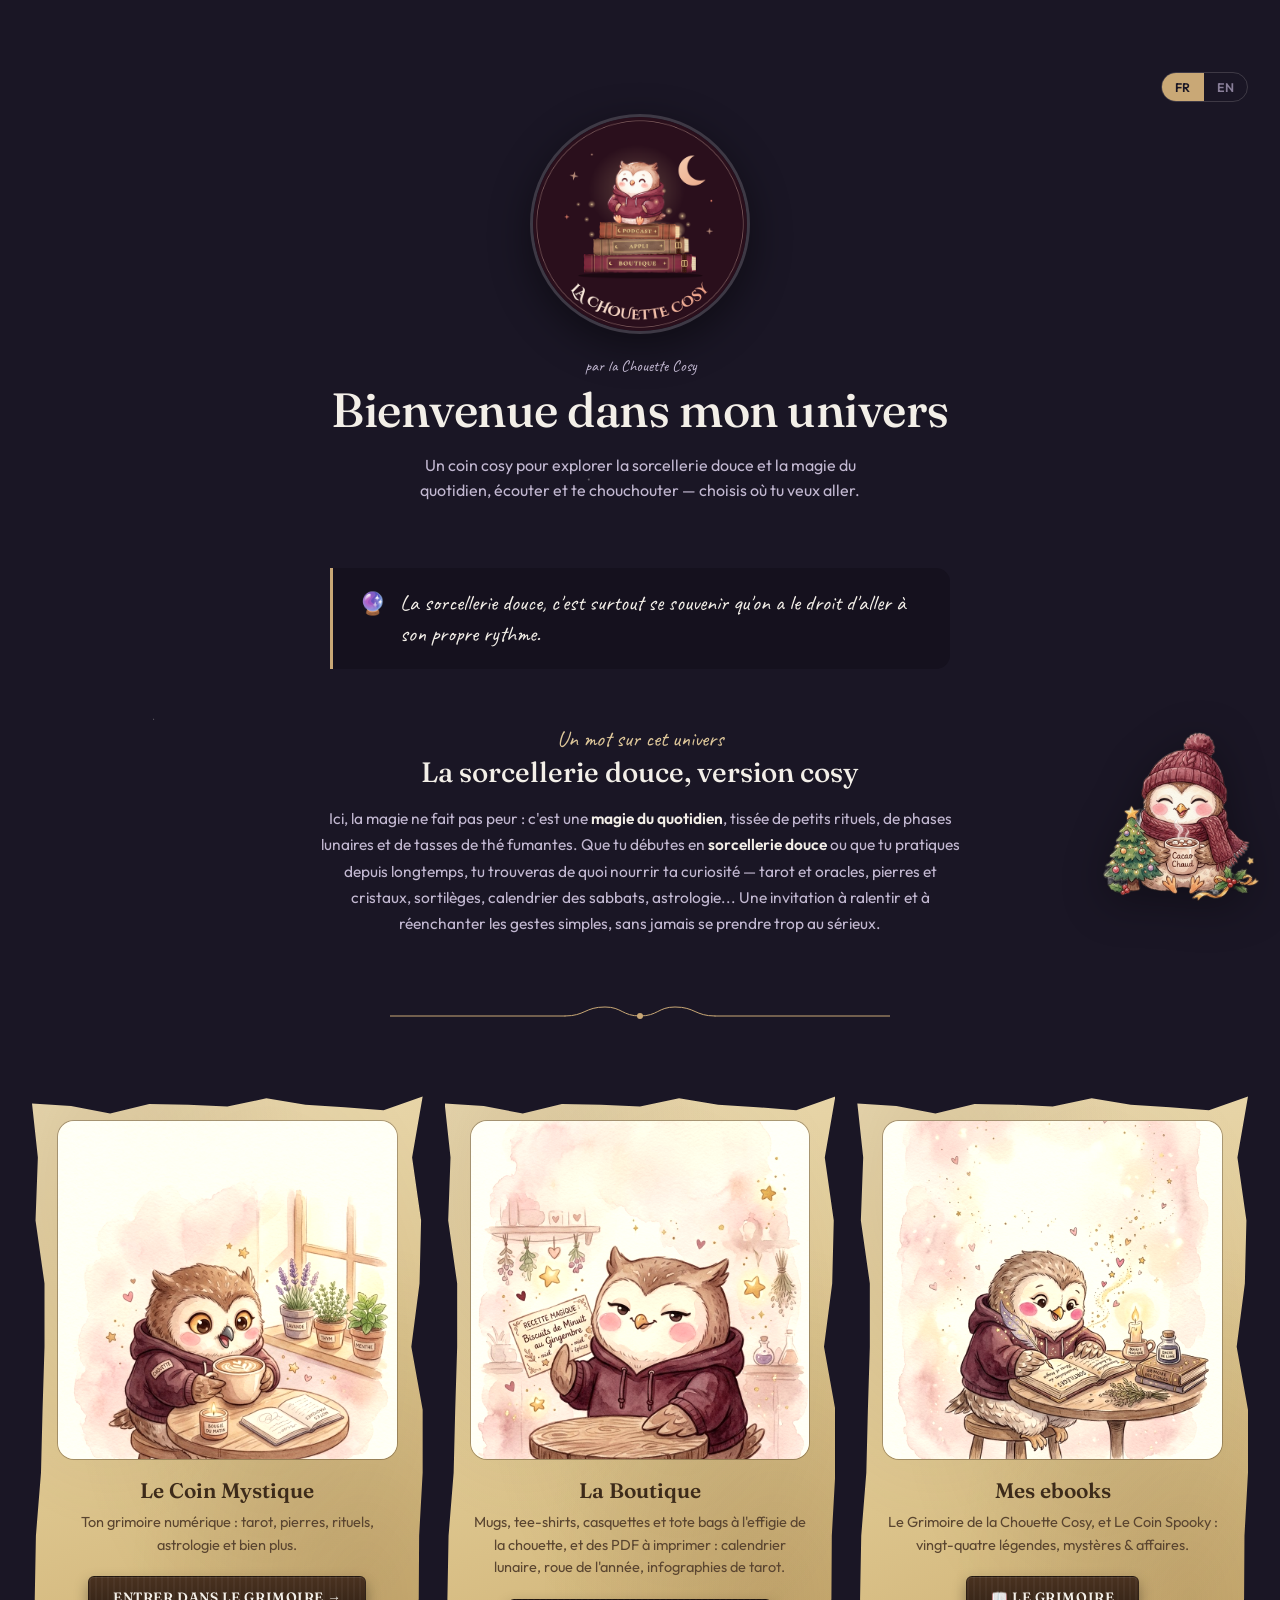
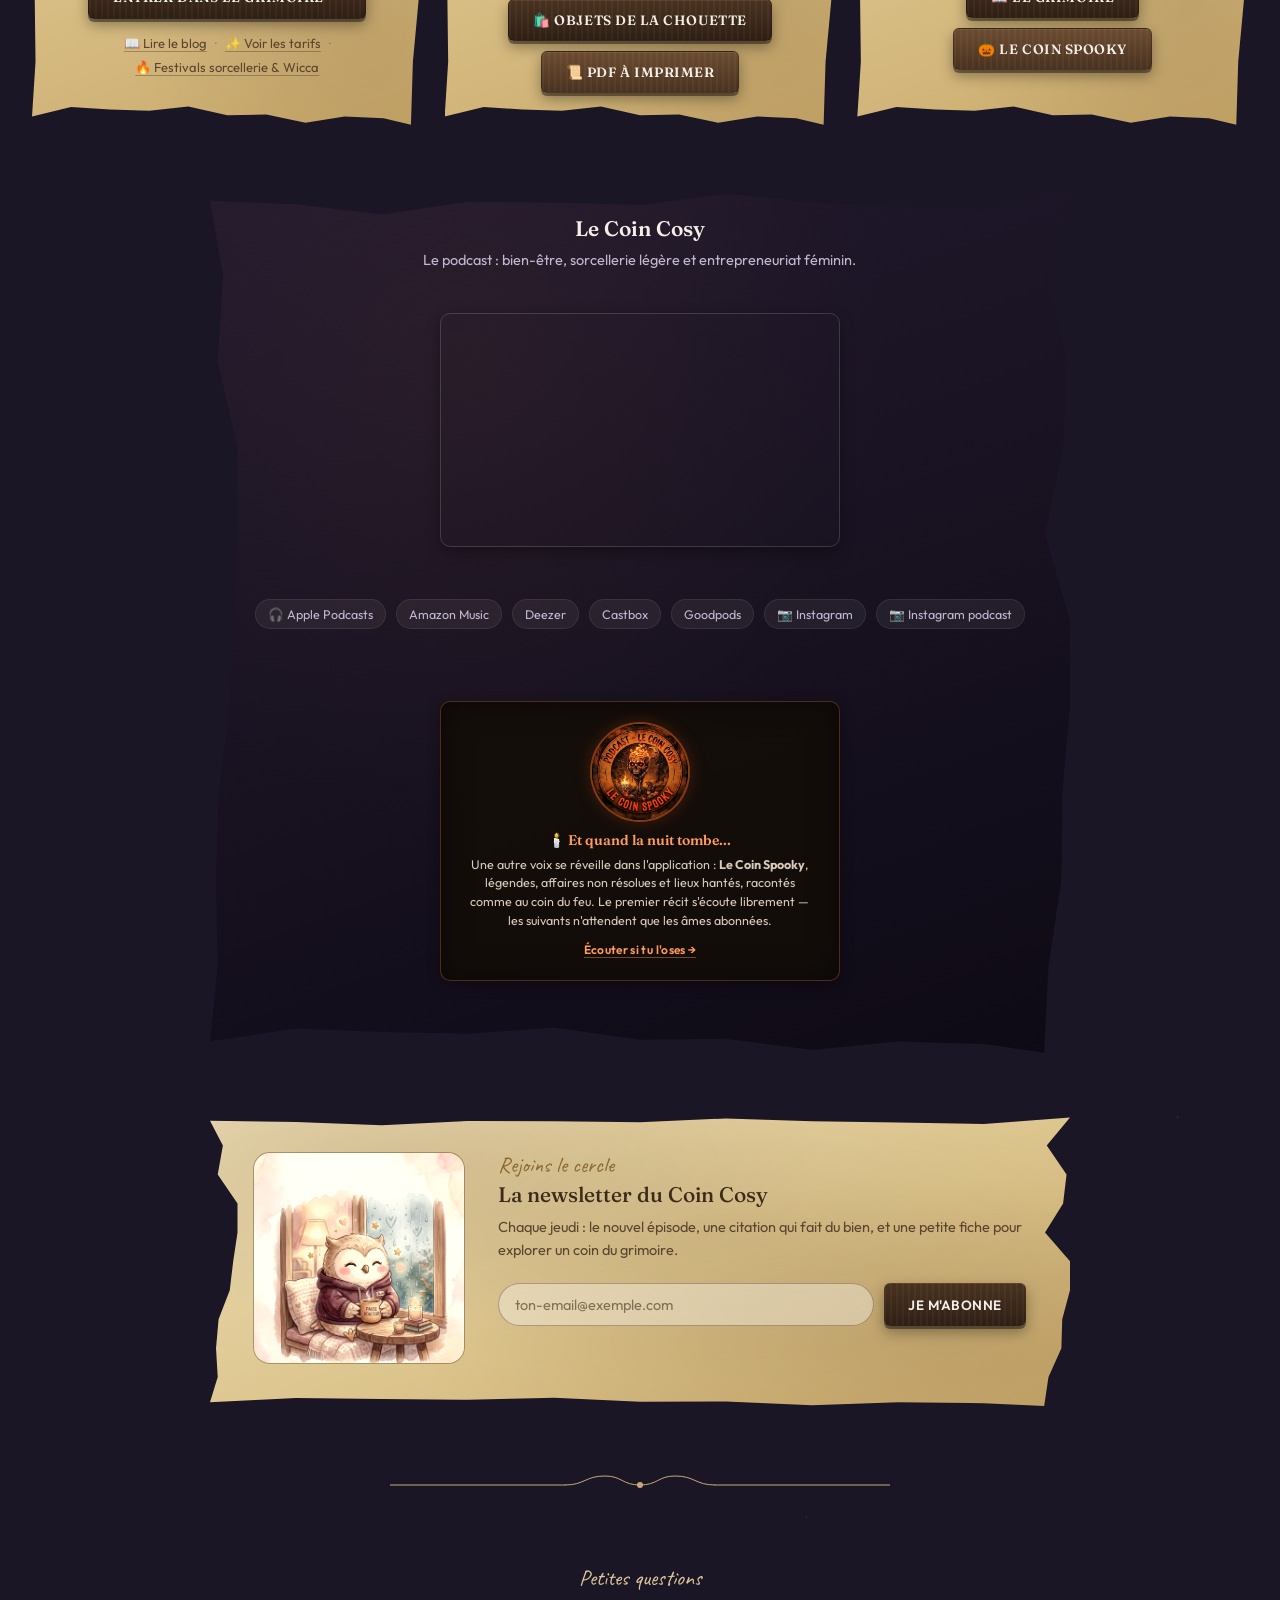
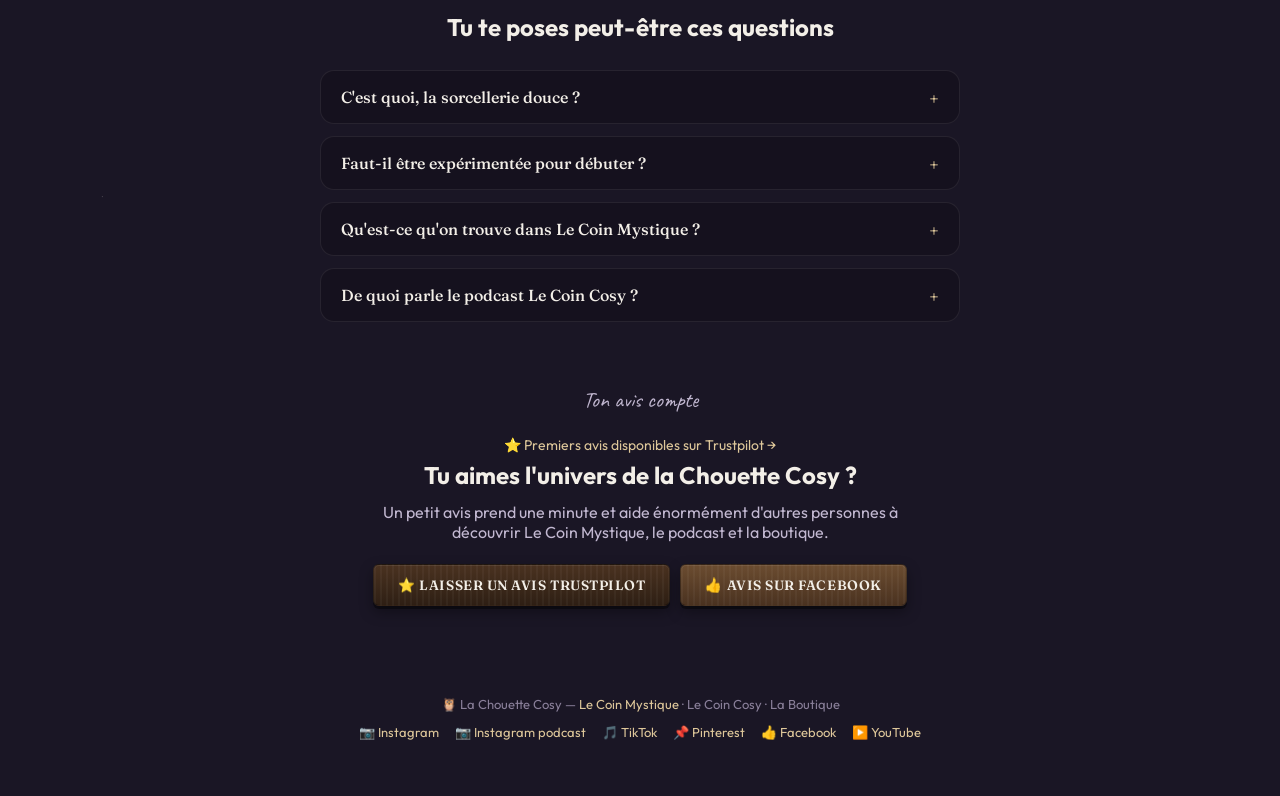
==== commit 1b181f9e: "Newsletter : envoie le champ piège et l'heure d'affichage (la protection anti-bot de l'appli ignorai" ====
--- a/index.html
+++ b/index.html
@@ -855,6 +855,7 @@
         <h2 style="font-family:'Fraunces',serif; font-weight:500; font-size:21px; margin:0 0 8px;" id="t-newsletter-titre">La newsletter du Coin Cosy</h2>
         <p id="t-newsletter-texte">Chaque jeudi : le nouvel épisode, une citation qui fait du bien, et une petite fiche pour explorer un coin du grimoire.</p>
         <form class="newsletter-form" id="form-newsletter">
+          <input type="text" name="siteWeb" id="champ-piege" tabindex="-1" autocomplete="off" aria-hidden="true" style="position:absolute;left:-9999px;width:1px;height:1px;opacity:0;">
           <input type="email" id="email-newsletter" required placeholder="ton-email@exemple.com">
           <button type="submit" class="bouton" id="t-newsletter-btn">Je m'abonne</button>
         </form>
@@ -909,7 +910,7 @@
     </section>
 
     <footer id="pied">
-      🦉 La Chouette Cosy — <a href="https://app.lachouettecosy.com">Le Coin Mystique</a> · Le Coin Cosy · La Boutique
+      🦉 La Chouette Cosy — <a href="https://app.lachouettecosy.com">Le Coin Mystique</a> · <a href="https://app.lachouettecosy.com/guide">Guides : pierres, plantes, huiles essentielles, runes</a> · <a href="https://app.lachouettecosy.com/blog">Blog</a> · Le Coin Cosy · La Boutique
     </footer>
   </div>
 
@@ -1060,6 +1061,8 @@
     };
 
     var lang = localStorage.getItem('lang') === 'en' ? 'en' : 'fr';
+    // Anti-spam de /api/newsletter : heure d'affichage de la page (une soumission avant 1,5 s est ignorée).
+    var RENDU_PAGE = Date.now();
 
     /* Lecteurs du Coin Cosy : la liste des épisodes vient de l'annuaire public d'Apple Podcasts (mise à jour à
        chaque nouvel épisode). Un lecteur « tous les épisodes » (repli sur Spotify si la liste est introuvable)
@@ -1328,6 +1331,7 @@
       var bouton = form.querySelector('button');
       var msg = document.getElementById('msg-newsletter');
       var email = document.getElementById('email-newsletter').value;
+      var piege = document.getElementById('champ-piege').value;
       bouton.disabled = true;
       bouton.textContent = I18N[lang].newsletterAttente;
       msg.style.color = 'var(--text-muted)';
@@ -1335,7 +1339,7 @@
       fetch('https://app.lachouettecosy.com/api/newsletter', {
         method: 'POST',
         headers: { 'Content-Type': 'application/json' },
-        body: JSON.stringify({ email: email }),
+        body: JSON.stringify({ email: email, langue: lang, siteWeb: piege, rendu: RENDU_PAGE }),
       })
         .then(function (res) {
           if (res.ok) {
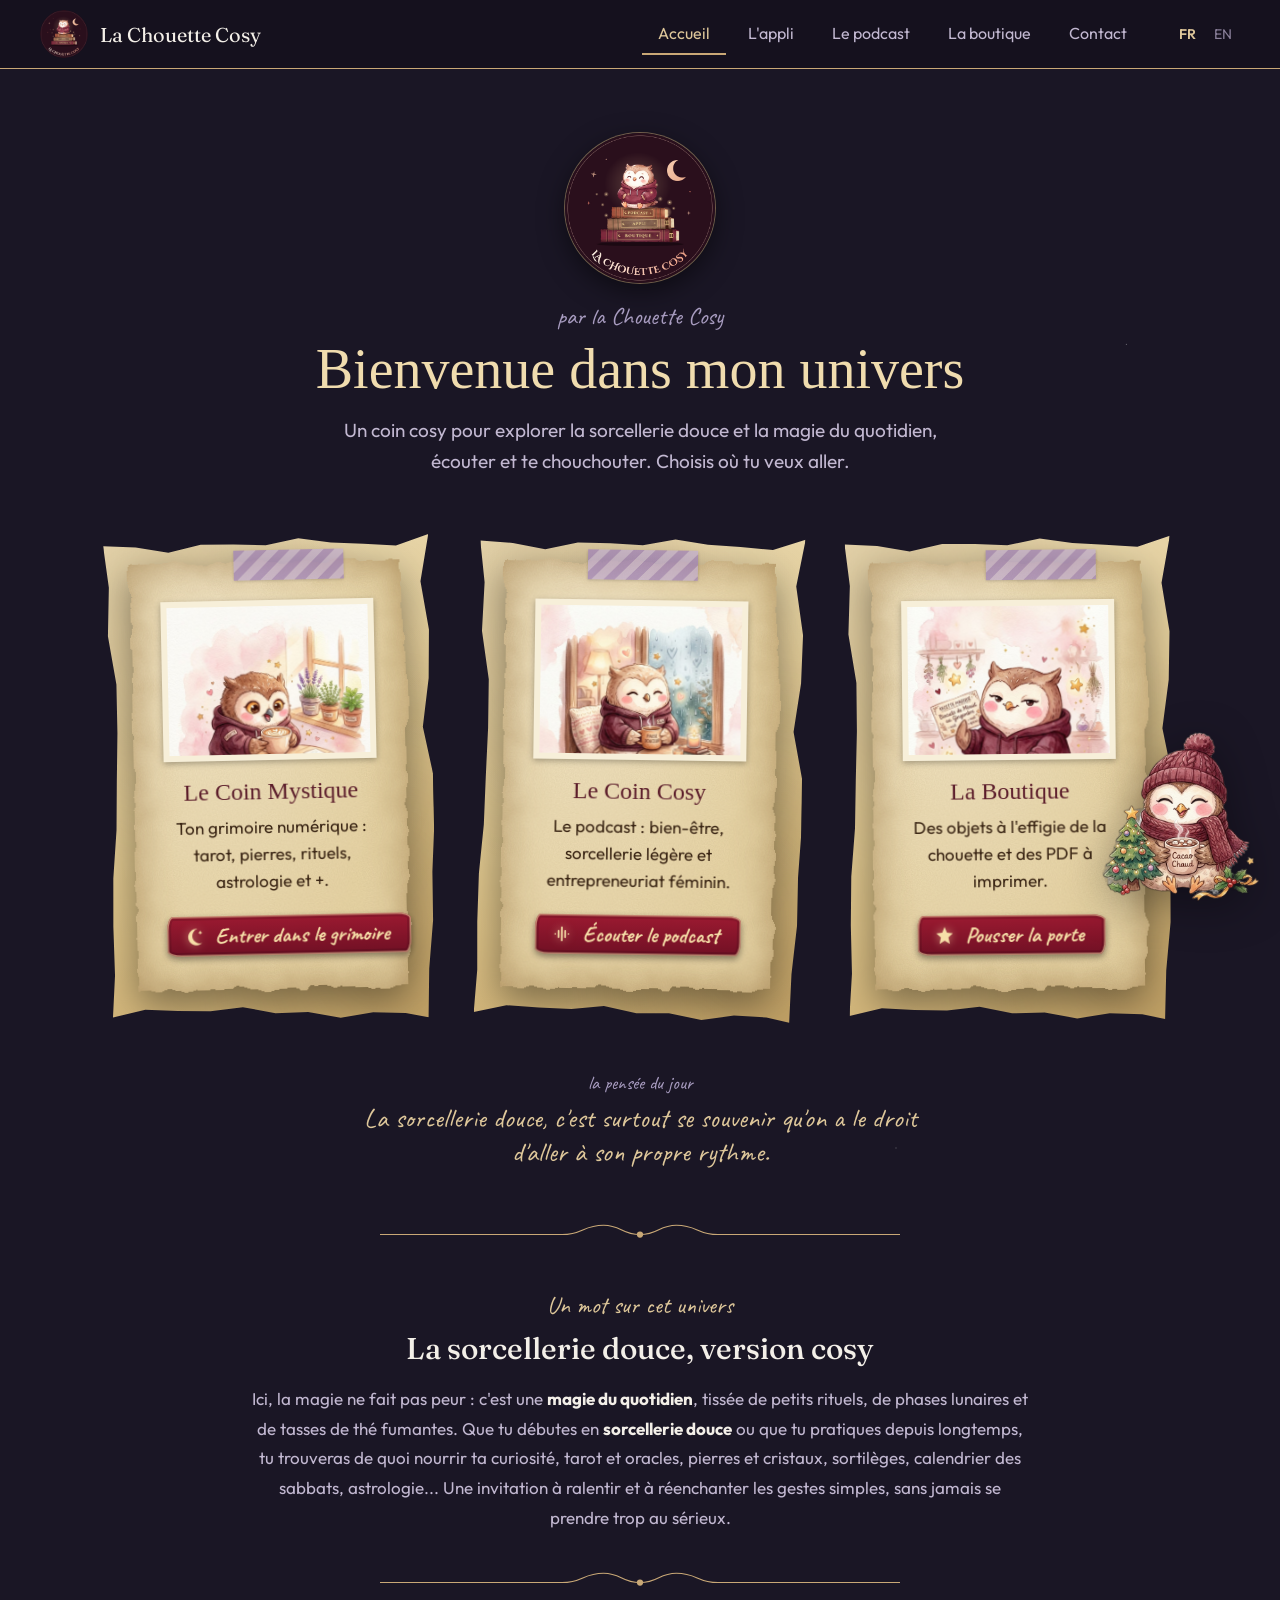
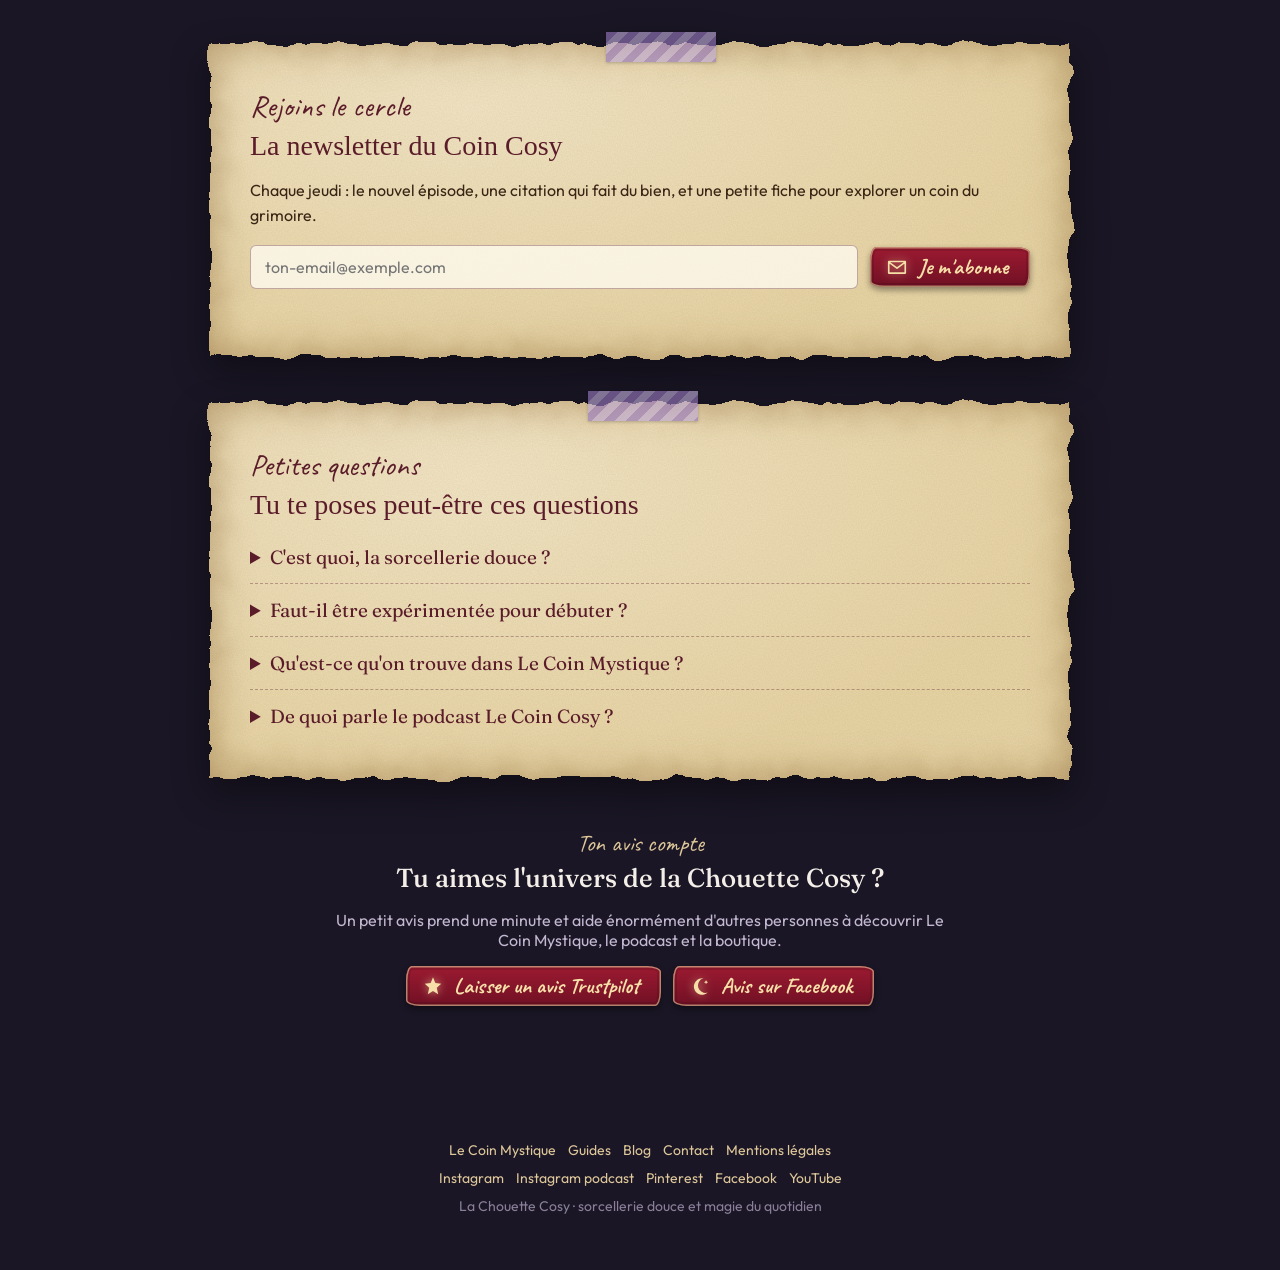
==== commit d5462f96: "Refonte du site : menu en onglets, parchemins, cachets de cire, pages appli, podcast, boutique et co" ====
--- a/index.html
+++ b/index.html
@@ -1,3 +1,6 @@
+<!DOCTYPE html>
+<html lang="fr">
+<head>
 <!DOCTYPE html>
 <html lang="fr">
 <head>
@@ -97,621 +100,12 @@
   ]
 }
 </script>
+
 <link rel="preconnect" href="https://fonts.googleapis.com">
 <link rel="preconnect" href="https://fonts.gstatic.com" crossorigin>
 <link href="https://fonts.googleapis.com/css2?family=Fraunces:opsz,wght@9..144,400;9..144,500;9..144,600&family=Outfit:wght@400;500;600&family=Caveat:wght@600;700&family=Uncial+Antiqua&display=swap" rel="stylesheet">
-<style>
-  :root {
-    --nuit: #1a1625;
-    --nuit-2: #15111e;
-    --amethyste: #3d3450;
-    --or: #c9a876;
-    --or-clair: #dec79a;
-    --sauge: #7a8b6f;
-    --terracotta: #b86b4b;
-    --text-primary: #f3efe8;
-    --text-secondary: #c2b8d1;
-    --text-muted: #897f99;
-    --border: rgba(247, 243, 237, 0.08);
-    --border-strong: rgba(247, 243, 237, 0.16);
-  }
-  * { box-sizing: border-box; }
-  html, body {
-    margin: 0;
-    background: var(--nuit);
-    color: var(--text-primary);
-    font-family: "Outfit", sans-serif;
-    -webkit-font-smoothing: antialiased;
-  }
-  body {
-    min-height: 100vh;
-    background-image:
-      radial-gradient(1px 1px at 12% 18%, rgba(247,243,237,.35), transparent),
-      radial-gradient(1px 1px at 28% 62%, rgba(247,243,237,.25), transparent),
-      radial-gradient(1.5px 1.5px at 46% 12%, rgba(247,243,237,.4), transparent),
-      radial-gradient(1px 1px at 63% 78%, rgba(247,243,237,.2), transparent),
-      radial-gradient(1.5px 1.5px at 81% 32%, rgba(247,243,237,.3), transparent),
-      radial-gradient(1px 1px at 92% 68%, rgba(247,243,237,.25), transparent),
-      radial-gradient(1px 1px at 8% 85%, rgba(247,243,237,.2), transparent),
-      radial-gradient(1.5px 1.5px at 55% 92%, rgba(247,243,237,.3), transparent);
-    background-repeat: no-repeat;
-    background-size: cover;
-  }
-  .wrap {
-    max-width: 1320px;
-    margin: 0 auto;
-    padding: 72px 32px 56px;
-  }
-
-  /* Bascule de langue, en haut à droite */
-  .haut { display: flex; justify-content: flex-end; margin-bottom: 12px; }
-  .lang-toggle { display: inline-flex; border: 1px solid var(--border-strong); border-radius: 999px; overflow: hidden; }
-  .lang-toggle button {
-    font-family: "Outfit", sans-serif; font-size: 12.5px; font-weight: 600; letter-spacing: .02em;
-    padding: 6px 13px; border: none; background: transparent; color: var(--text-muted); cursor: pointer;
-  }
-  .lang-toggle button.actif { background: var(--or); color: var(--nuit); }
-
-  /* Hero */
-  .hero { text-align: center; margin-bottom: 64px; }
-  .hero-badge {
-    width: 220px; height: 220px; border-radius: 50%;
-    overflow: hidden;
-    border: 3px solid var(--border-strong);
-    margin: 0 auto 20px;
-    box-shadow: 0 12px 40px rgba(0,0,0,.45);
-  }
-  .hero-badge img {
-    width: 100%; height: 100%;
-    object-fit: cover;
-    object-position: center;
-    display: block;
-  }
-  .hero-eyebrow {
-    font-family: "Caveat", cursive;
-    font-size: 26px;
-    color: var(--or-clair);
-    margin: 0 0 6px;
-  }
-  .hero h1 {
-    font-family: "Fraunces", serif;
-    font-weight: 500;
-    font-size: clamp(32px, 5vw, 48px);
-    margin: 0 0 14px;
-    letter-spacing: -0.01em;
-  }
-  .hero p {
-    color: var(--text-secondary);
-    max-width: 480px;
-    margin: 0 auto;
-    line-height: 1.6;
-    font-size: 16px;
-  }
-
-  /* Pensée du jour : change chaque jour (calculée en JS), pour donner une
-     raison de repasser sur la page plutôt qu'un site figé. */
-  .pensee-du-jour {
-    max-width: 620px;
-    margin: 0 auto 56px;
-    background: var(--nuit-2);
-    border-left: 3px solid var(--or);
-    border-radius: 0 14px 14px 0;
-    padding: 20px 26px;
-    display: flex;
-    align-items: flex-start;
-    gap: 14px;
-  }
-  .pensee-icone { font-size: 22px; line-height: 1.4; }
-  .pensee-du-jour p {
-    margin: 0;
-    font-family: "Caveat", cursive;
-    font-size: 22px;
-    line-height: 1.4;
-    color: var(--text-primary);
-  }
-
-  /* Intro : quelques mots sur la sorcellerie douce */
-  .intro {
-    max-width: 640px;
-    margin: 0 auto 40px;
-    text-align: center;
-  }
-  .intro-eyebrow {
-    font-family: "Caveat", cursive;
-    font-size: 22px;
-    color: var(--or-clair);
-    margin: 0 0 2px;
-  }
-  .intro h2 {
-    font-family: "Fraunces", serif;
-    font-weight: 500;
-    font-size: clamp(22px, 3.4vw, 28px);
-    margin: 0 0 14px;
-  }
-  .intro p:not(.intro-eyebrow) {
-    color: var(--text-secondary);
-    line-height: 1.7;
-    font-size: 15.5px;
-  }
-  .intro strong { color: var(--text-primary); font-weight: 600; }
-
-  /* Séparateur décoratif doré, façon arabesque, entre les grandes sections */
-  .separateur {
-    display: flex;
-    justify-content: center;
-    margin: 64px auto;
-    max-width: 500px;
-  }
-  .separateur svg { width: 100%; height: auto; }
-
-  /* FAQ */
-  .faq {
-    max-width: 640px;
-    margin: 0 auto;
-  }
-
-  /* Appel à laisser un avis, juste avant le footer */
-  .avis-cta {
-    max-width: 560px;
-    margin: 64px auto 0;
-    text-align: center;
-  }
-  .avis-cta h2 { margin: 0 0 12px; }
-  .avis-cta p { color: var(--text-secondary); margin: 0 0 22px; }
-  .faq h2 { margin-bottom: 28px; }
-  .faq details {
-    background: var(--nuit-2);
-    border: 1px solid var(--border);
-    border-radius: 14px;
-    padding: 16px 20px;
-    margin-bottom: 12px;
-  }
-  .faq summary {
-    font-family: "Fraunces", serif;
-    font-weight: 500;
-    font-size: 16px;
-    cursor: pointer;
-    list-style: none;
-  }
-  .faq summary::-webkit-details-marker { display: none; }
-  .faq summary::after {
-    content: "+";
-    float: right;
-    color: var(--or-clair);
-    font-size: 18px;
-  }
-  .faq details[open] summary::after { content: "–"; }
-  .faq details p {
-    color: var(--text-secondary);
-    font-size: 14.5px;
-    line-height: 1.65;
-    margin: 12px 0 2px;
-  }
-
-  /* Cards grid : Mystique / Boutique / Ebooks sur une même ligne, puis
-     Le Coin Cosy (2 colonnes, assez large pour le lecteur Spotify) et la
-     newsletter (1 colonne) juste à côté sur la ligne suivante. */
-  .grille {
-    display: grid;
-    grid-template-columns: repeat(6, 1fr);
-    row-gap: 64px;
-    column-gap: 22px;
-    align-items: stretch;
-  }
-  /* Ligne 1 : trois cartes ; ligne 2 : le podcast complet et « Derrière le chaudron » côte à côte ;
-     ligne 3 : la newsletter sur toute la largeur. */
-  .carte-mystique, .carte-boutique, .carte-ebooks { grid-column: span 2; }
-  .carte-podcast { grid-column: 1 / -1; justify-self: center; width: 100%; max-width: 860px; }
-  .newsletter-box { grid-column: 1 / -1; justify-self: center; width: 100%; max-width: 860px; }
-  @media (max-width: 860px) {
-    .grille { grid-template-columns: 1fr; }
-    .carte-mystique, .carte-boutique, .carte-ebooks, .carte-podcast, .newsletter-box { grid-column: 1; }
-  }
-
-  /* Cartes façon parchemin ancien — bords déchirés, papier vieilli,
-     bouton façon plaque de bois gravée. Palette dédiée (ne réutilise pas
-     les tokens sombres de la page, qui sont faits pour du texte clair). */
-  :root {
-    --parch-1: #ecdcb4;
-    --parch-2: #dcc48c;
-    --parch-3: #c9a96b;
-    --ink: #3d2b1a;
-    --ink-soft: #5a4530;
-    --bois-1: #4a3220;
-    --bois-2: #2e1f14;
-  }
-  .carte {
-    position: relative;
-    background:
-      radial-gradient(ellipse at 20% 15%, rgba(120,90,50,.16), transparent 45%),
-      radial-gradient(ellipse at 85% 80%, rgba(110,80,40,.18), transparent 50%),
-      radial-gradient(ellipse at 60% 40%, rgba(90,60,30,.10), transparent 60%),
-      linear-gradient(160deg, var(--parch-1), var(--parch-2) 55%, var(--parch-3));
-    clip-path: polygon(0.0% 1.4%, 10.0% 1.8%, 20.0% 3.0%, 30.0% 1.5%, 40.0% 1.6%, 50.0% 1.9%, 60.0% 0.6%, 70.0% 1.6%, 80.0% 2.0%, 90.0% 2.5%, 100.0% 0.3%, 97.3% 10.0%, 99.6% 20.0%, 99.2% 30.0%, 97.1% 40.0%, 100.0% 50.0%, 100.0% 60.0%, 99.1% 70.0%, 99.0% 80.0%, 97.5% 90.0%, 97.0% 100.0%, 90.0% 99.0%, 80.0% 98.7%, 70.0% 99.7%, 60.0% 98.4%, 50.0% 98.5%, 40.0% 97.1%, 30.0% 97.8%, 20.0% 97.6%, 10.0% 97.2%, 0.0% 98.7%, 0.9% 90.0%, 0.7% 80.0%, 1.0% 70.0%, 2.3% 60.0%, 2.7% 50.0%, 3.2% 40.0%, 3.2% 30.0%, 0.9% 20.0%, 1.5% 10.0%);
-    filter: drop-shadow(0 14px 22px rgba(0,0,0,.5)) drop-shadow(0 2px 4px rgba(0,0,0,.35));
-    padding: 26px 26px 32px;
-    text-align: center;
-    transition: transform .25s ease;
-    display: flex;
-    flex-direction: column;
-    align-items: center;
-  }
-  .carte:hover { transform: translateY(-4px); }
-
-  /* La carte du Coin Cosy reste sombre plutôt que parchemin — fenêtre de
-     nuit sur le podcast, cadre torturé comme un vieux papier brûlé. */
-  .carte-podcast {
-    background:
-      radial-gradient(ellipse at 30% 20%, rgba(255,140,60,.05), transparent 50%),
-      linear-gradient(160deg, #221a2e, #171120 55%, #0e0a15);
-  }
-  .carte-visuel {
-    width: 100%;
-    aspect-ratio: 1 / 1;
-    object-fit: cover;
-    object-position: center 40%;
-    display: block;
-    margin: 0 0 18px;
-    border-radius: 16px;
-    box-shadow: 0 0 0 1px rgba(61,43,26,.35), inset 0 0 20px rgba(61,43,26,.25);
-    filter: sepia(.18) contrast(1.03);
-  }
-  .carte-mystique .carte-visuel,
-  .carte-boutique .carte-visuel,
-  .carte-ebooks .carte-visuel,
-  .newsletter-box .carte-visuel {
-    object-position: center 65%;
-  }
-  .carte h2 {
-    font-family: "Fraunces", serif;
-    font-weight: 600;
-    font-size: 21px;
-    color: var(--ink);
-    margin: 0 0 8px;
-  }
-  .carte p.desc {
-    color: var(--ink-soft);
-    font-size: 14.5px;
-    line-height: 1.55;
-    margin: 0 0 20px;
-    min-height: 44px;
-  }
-  .carte-podcast h2 { color: var(--text-primary); }
-  .carte-podcast p.desc { color: var(--text-secondary); }
-
-  .bouton {
-    display: inline-block;
-    text-decoration: none;
-    font-family: "Fraunces", serif;
-    font-weight: 600;
-    font-size: 13.5px;
-    letter-spacing: .04em;
-    text-transform: uppercase;
-    color: var(--text-primary);
-    padding: 12px 24px;
-    border-radius: 6px;
-    background:
-      repeating-linear-gradient(90deg, rgba(255,255,255,.035) 0 2px, transparent 2px 6px),
-      linear-gradient(180deg, var(--bois-1), var(--bois-2));
-    box-shadow: 0 3px 0 rgba(0,0,0,.4), 0 6px 14px rgba(0,0,0,.35), inset 0 1px 0 rgba(255,255,255,.08);
-    border: 1px solid rgba(0,0,0,.3);
-    transition: filter .15s, transform .15s;
-  }
-  .bouton:hover { filter: brightness(1.15); transform: translateY(-1px); }
-  .bouton.discret {
-    background:
-      repeating-linear-gradient(90deg, rgba(255,255,255,.035) 0 2px, transparent 2px 6px),
-      linear-gradient(180deg, #6b4c30, #4a3220);
-  }
-
-  /* Liens secondaires légers : une ligne de texte plutôt qu'un mur de boutons */
-  .liens-discrets {
-    display: flex;
-    flex-wrap: wrap;
-    justify-content: center;
-    align-items: center;
-    gap: 8px;
-    font-size: 13px;
-    margin-top: 2px;
-  }
-  .liens-discrets a {
-    color: var(--ink-soft);
-    text-decoration: underline;
-    text-decoration-color: rgba(61,43,26,.35);
-    text-underline-offset: 3px;
-  }
-  .liens-discrets a:hover { color: var(--ink); text-decoration-color: var(--ink); }
-  .liens-discrets .sep { color: var(--ink-soft); opacity: .45; }
-
-  /* Carte podcast : joue le rôle de signature visuelle */
-
-  .spotify-embed {
-    width: 100%;
-    max-width: 400px;
-    margin: 0 auto 16px;
-    border-radius: 10px;
-    overflow: hidden;
-    border: 1px solid var(--border-strong);
-    box-shadow: 0 4px 14px rgba(0,0,0,.35);
-  }
-  .spotify-embed iframe { display: block; width: 100%; }
-
-  .carte[hidden] { display: none; }
-  /* Lecteur du Coin Cosy : tous les épisodes, le dernier mis en avant */
-  .lecteur { width: 100%; text-align: left; margin: 0 0 16px; }
-  .lecteur-vedette {
-    display: flex; gap: 16px; align-items: center;
-    background: rgba(247,243,237,.05); border: 1px solid var(--border-strong); border-radius: 14px; padding: 14px;
-  }
-  .lecteur-pochette { width: 116px; height: 116px; flex: none; border-radius: 12px; object-fit: cover; box-shadow: 0 4px 14px rgba(0,0,0,.45); background: #2a2036; }
-  .lecteur-infos { min-width: 0; }
-  .lecteur-etiquette { font-size: 11px; letter-spacing: .14em; text-transform: uppercase; color: var(--or-clair); }
-  .lecteur-vedette h3 { font-family: "Fraunces", serif; font-weight: 500; font-size: 18px; line-height: 1.25; margin: 4px 0 4px; color: var(--text-primary); }
-  .lecteur-meta { font-size: 13px; color: var(--text-muted); margin: 0 0 6px; }
-  .lecteur-desc { font-size: 13.5px; line-height: 1.5; color: var(--text-secondary); margin: 0; display: -webkit-box; -webkit-line-clamp: 3; -webkit-box-orient: vertical; overflow: hidden; }
-  .lecteur audio { display: block; width: 100%; height: 40px; margin: 12px 0 0; color-scheme: dark; }
-  .lecteur-tete { display: flex; align-items: center; justify-content: space-between; gap: 10px; flex-wrap: wrap; margin: 18px 0 8px; }
-  .lecteur-tete strong { font-family: "Fraunces", serif; font-weight: 500; font-size: 16px; color: var(--text-primary); }
-  .lecteur-tete strong span { font-family: inherit; font-weight: 400; font-size: 13px; color: var(--text-muted); margin-inline-start: 6px; }
-  .lecteur-recherche {
-    flex: 1 1 160px; max-width: 240px; font: inherit; font-size: 13.5px; color: var(--text-primary);
-    background: rgba(247,243,237,.06); border: 1px solid var(--border-strong); border-radius: 999px; padding: 7px 14px;
-  }
-  .lecteur-recherche::placeholder { color: var(--text-muted); }
-  .lecteur-liste { list-style: none; margin: 0; padding: 0; max-height: 330px; overflow-y: auto; border: 1px solid var(--border); border-radius: 12px; scrollbar-width: thin; scrollbar-color: rgba(222,199,154,.4) transparent; }
-  .lecteur-liste li + li { border-top: 1px solid var(--border); }
-  .lecteur-item {
-    display: flex; align-items: center; gap: 12px; width: 100%; text-align: left; cursor: pointer;
-    background: transparent; border: 0; color: inherit; font: inherit; padding: 9px 12px;
-  }
-  .lecteur-item:hover, .lecteur-item:focus-visible { background: rgba(247,243,237,.07); outline: none; }
-  .lecteur-item.actif { background: rgba(222,199,154,.12); }
-  .lecteur-item img { width: 44px; height: 44px; border-radius: 8px; object-fit: cover; flex: none; background: #2a2036; }
-  .lecteur-item .txt { min-width: 0; flex: 1; }
-  .lecteur-item .ti { display: block; font-size: 14px; line-height: 1.3; color: var(--text-primary); overflow: hidden; text-overflow: ellipsis; white-space: nowrap; }
-  .lecteur-item .me { display: block; font-size: 12px; color: var(--text-muted); margin-top: 2px; }
-  .lecteur-item .pl { flex: none; color: var(--or-clair); font-size: 14px; }
-  .lecteur-vide { font-size: 13.5px; color: var(--text-muted); padding: 14px; text-align: center; }
-  @media (max-width: 520px) {
-    .lecteur-vedette { flex-direction: column; align-items: flex-start; }
-    .lecteur-pochette { width: 100%; height: auto; aspect-ratio: 1 / 1; max-width: 220px; }
-  }
-
-  .plateformes {
-    display: flex;
-    flex-wrap: wrap;
-    gap: 8px;
-    justify-content: center;
-    margin-bottom: 18px;
-  }
-
-  /* Petit encart mystérieux vers Le Coin Spooky, dans la carte podcast —
-     éclairs qui foudroient le cadre en boucle. */
-  .spooky-teaser {
-    position: relative;
-    display: flex;
-    flex-direction: column;
-    align-items: center;
-    gap: 10px;
-    text-align: center;
-    background: rgba(20, 14, 8, .88);
-    border: 1px solid rgba(255, 140, 60, .25);
-    border-radius: 10px;
-    padding: 22px 24px;
-    margin: auto auto 0;
-    width: 100%;
-    max-width: 400px;
-    box-shadow: inset 0 0 30px rgba(0,0,0,.5), 0 4px 14px rgba(0,0,0,.3);
-    animation: eclair-cadre 2.2s infinite;
-  }
-  .spooky-teaser .eclair {
-    position: absolute;
-    font-size: 64px;
-    opacity: 0;
-    filter: drop-shadow(0 0 14px rgba(255,255,255,.95)) drop-shadow(0 0 28px rgba(180,210,255,.8));
-    pointer-events: none;
-  }
-  .spooky-teaser .eclair-1 { top: -26px; left: -22px; animation: eclair-flash 2.2s infinite; }
-  .spooky-teaser .eclair-2 { top: -26px; right: -22px; animation: eclair-flash 2.2s infinite; animation-delay: .55s; }
-  .spooky-teaser .eclair-3 { bottom: -26px; left: 22%; animation: eclair-flash 2.2s infinite; animation-delay: 1.1s; }
-  .spooky-teaser .eclair-4 { bottom: -26px; right: 15%; animation: eclair-flash 2.2s infinite; animation-delay: 1.65s; }
-  @keyframes eclair-cadre {
-    0%, 15%, 35%, 55%, 75%, 100% { border-color: rgba(255,140,60,.25); box-shadow: inset 0 0 30px rgba(0,0,0,.5), 0 4px 14px rgba(0,0,0,.3); }
-    5%, 8% { border-color: rgba(230,240,255,1); box-shadow: inset 0 0 45px rgba(200,220,255,.5), 0 0 55px 16px rgba(220,235,255,.95); }
-    25%, 28% { border-color: rgba(230,240,255,1); box-shadow: inset 0 0 45px rgba(200,220,255,.5), 0 0 60px 18px rgba(220,235,255,1); }
-    45%, 48% { border-color: rgba(230,240,255,1); box-shadow: inset 0 0 45px rgba(200,220,255,.5), 0 0 50px 14px rgba(220,235,255,.9); }
-    65%, 68% { border-color: rgba(230,240,255,1); box-shadow: inset 0 0 45px rgba(200,220,255,.5), 0 0 62px 18px rgba(220,235,255,1); }
-    85%, 88% { border-color: rgba(230,240,255,1); box-shadow: inset 0 0 45px rgba(200,220,255,.5), 0 0 52px 15px rgba(220,235,255,.92); }
-  }
-  @keyframes eclair-flash {
-    0%, 15%, 35%, 55%, 75%, 100% { opacity: 0; }
-    6%, 7% { opacity: 1; }
-    26%, 27% { opacity: 1; }
-  }
-  @media (prefers-reduced-motion: reduce) {
-    .spooky-teaser, .spooky-teaser .eclair { animation: none; }
-  }
-  .spooky-teaser img {
-    width: 96px;
-    height: 96px;
-    border-radius: 50%;
-    object-fit: cover;
-    flex-shrink: 0;
-    box-shadow: 0 0 0 2px rgba(255,120,40,.4), 0 0 18px rgba(255,90,20,.25);
-  }
-  .spooky-teaser .spooky-titre {
-    font-family: "Fraunces", serif;
-    font-weight: 600;
-    font-size: 14px;
-    color: #ff9b5c;
-    margin: 0 0 4px;
-  }
-  .spooky-teaser p {
-    color: #d9c9b8;
-    font-size: 12.5px;
-    line-height: 1.5;
-    margin: 0 0 8px;
-  }
-  .spooky-teaser a {
-    display: inline-block;
-    font-size: 12px;
-    font-weight: 600;
-    letter-spacing: .03em;
-    color: #ff9b5c;
-    text-decoration: none;
-    border-bottom: 1px solid rgba(255,155,92,.4);
-  }
-  .spooky-teaser a:hover { color: #ffb27e; }
-  .plateformes a {
-    font-size: 12.5px;
-    text-decoration: none;
-    color: var(--ink-soft);
-    background: rgba(61,43,26,.08);
-    border: 1px solid rgba(61,43,26,.25);
-    border-radius: 999px;
-    padding: 6px 12px;
-    transition: color .15s, border-color .15s;
-  }
-  .plateformes a:hover {
-    color: var(--ink);
-    border-color: rgba(61,43,26,.45);
-  }
-  .carte-podcast .plateformes a {
-    color: var(--text-secondary);
-    background: rgba(247,243,237,.06);
-    border-color: var(--border);
-  }
-  .carte-podcast .plateformes a:hover {
-    color: var(--text-primary);
-    border-color: var(--border-strong);
-  }
-
-  .badge-bientot {
-    font-size: 12px;
-    color: var(--terracotta-clair, #dea68c);
-    background: rgba(184,107,75,.14);
-    border: 1px solid rgba(184,107,75,.3);
-    border-radius: 999px;
-    padding: 5px 14px;
-    margin-bottom: 4px;
-  }
-
-  .newsletter-box .intro-eyebrow {
-    color: #8a6a2e;
-  }
-  .newsletter-box p:not(.intro-eyebrow) {
-    color: var(--ink-soft);
-    line-height: 1.6;
-    font-size: 14.5px;
-    margin: 0 0 22px;
-  }
-  .newsletter-form {
-    display: flex;
-    gap: 10px;
-    justify-content: center;
-    flex-wrap: wrap;
-    max-width: 420px;
-    margin: 0 auto;
-  }
-  .newsletter-form input {
-    flex: 1;
-    min-width: 220px;
-    padding: 11px 16px;
-    border-radius: 999px;
-    background: rgba(255,255,255,.35);
-    border: 1px solid rgba(61,43,26,.35);
-    color: var(--ink);
-    font-family: "Outfit", sans-serif;
-    font-size: 14.5px;
-  }
-  .newsletter-form input::placeholder { color: var(--ink-soft); opacity: .7; }
-  .newsletter-form button {
-    border: none;
-    cursor: pointer;
-    font-family: "Outfit", sans-serif;
-  }
-  /* Newsletter pleine largeur : visuel à gauche, texte et formulaire à droite (empilés sur mobile) */
-  .newsletter-corps { width: 100%; }
-  /* Onglets du lecteur : tous les épisodes / Derrière le chaudron */
-  .lecteur-onglets { display: flex; gap: 10px; margin: 22px 0 14px; width: 100%; }
-  .lecteur-onglets[hidden], .lecteur[hidden], .chd-desc[hidden] { display: none; }
-  .lecteur-onglet {
-    flex: 1; position: relative; cursor: pointer; overflow: visible;
-    font-family: "Uncial Antiqua", "Fraunces", serif; font-weight: 400; font-size: 17px; letter-spacing: .06em;
-    padding: 18px 14px; border-radius: 12px;
-    color: var(--or-clair);
-    background:
-      radial-gradient(circle at 12% 30%, rgba(222,199,154,.35) 0 1px, transparent 2px),
-      radial-gradient(circle at 82% 70%, rgba(222,199,154,.3) 0 1px, transparent 2px),
-      radial-gradient(circle at 55% 20%, rgba(222,199,154,.25) 0 1px, transparent 2px),
-      radial-gradient(ellipse at 50% 0%, rgba(150,110,220,.28), transparent 70%),
-      linear-gradient(180deg, #2c2140, #1b1428);
-    border: 1px solid rgba(201,168,118,.6);
-    box-shadow: inset 0 0 0 4px #1b1428, inset 0 0 0 5px rgba(201,168,118,.35), 0 4px 14px rgba(0,0,0,.4);
-    text-shadow: 0 0 10px rgba(201,168,118,.5);
-    transition: transform .15s, box-shadow .2s, filter .2s;
-  }
-  .lecteur-onglet::before { display: inline-block; margin-right: 9px; font-size: 18px; filter: drop-shadow(0 0 6px rgba(222,199,154,.6)); }
-  #onglet-tous::before { content: "☕"; }
-  #onglet-chaudron::before { content: "🔮"; }
-  .lecteur-onglet:hover { transform: translateY(-2px); filter: brightness(1.2); }
-  .lecteur-onglet[aria-selected="true"] {
-    color: #2a1d10; text-shadow: none;
-    background:
-      radial-gradient(circle at 15% 28%, rgba(255,255,255,.7) 0 1px, transparent 2px),
-      radial-gradient(circle at 85% 72%, rgba(255,255,255,.6) 0 1px, transparent 2px),
-      linear-gradient(180deg, #ecd9a8, #c9a876);
-    border-color: #f0dfb4;
-    box-shadow: inset 0 0 0 4px #d6b980, inset 0 0 0 5px rgba(90,60,20,.45),
-      0 0 0 1px rgba(240,223,180,.5), 0 0 22px rgba(222,170,90,.55), 0 8px 18px rgba(0,0,0,.45);
-  }
-  .lecteur-onglet[aria-selected="true"]::after {
-    content: "✦"; position: absolute; left: 50%; bottom: -22px; transform: translateX(-50%);
-    color: var(--or-clair); font-size: 14px; text-shadow: 0 0 10px rgba(222,170,90,.9);
-  }
-  @media (max-width: 520px) { .lecteur-onglet { font-size: 14px; padding: 14px 6px; } .lecteur-onglet::before { margin-right: 5px; font-size: 15px; } }
-  .chd-desc { text-align: center; margin: 4px 0 20px; font-size: 14px; color: var(--text-secondary); }
-  /* Respiration du lecteur : plus d'espace entre chaque partie */
-  .carte-podcast .lecteur-onglets { margin: 34px 0 28px; }
-  .carte-podcast .lecteur { margin-bottom: 36px; }
-  .carte-podcast .lecteur-vedette { padding: 22px; gap: 24px; }
-  .carte-podcast .lecteur-desc { margin-top: 4px; }
-  .carte-podcast .lecteur audio { margin: 22px 0 0; }
-  .carte-podcast .lecteur-tete { margin: 38px 0 16px; }
-  .carte-podcast .plateformes { gap: 10px; margin-bottom: 64px; }
-  .carte-podcast .spooky-teaser { margin-top: 8px; margin-bottom: 40px; }
-  @media (max-width: 520px) {
-    .carte-podcast .lecteur-vedette { padding: 16px; gap: 16px; }
-    .carte-podcast .lecteur-onglets { margin: 26px 0 22px; }
-    .carte-podcast .lecteur-tete { margin: 30px 0 14px; }
-  }
-  @media (min-width: 861px) {
-    .newsletter-box { flex-direction: row; align-items: center; gap: 34px; padding: 34px 44px 40px; }
-    .newsletter-box .carte-visuel { width: 210px; flex: none; margin: 0; }
-    .newsletter-corps { text-align: left; flex: 1; min-width: 0; }
-    .newsletter-box .newsletter-form { margin: 0; justify-content: flex-start; max-width: none; }
-  }
-
-  .newsletter-msg {
-    margin-top: 14px;
-    font-size: 13.5px;
-    color: var(--ink-soft);
-    min-height: 18px;
-  }
-
-  footer {
-    text-align: center;
-    margin-top: 90px;
-    color: var(--text-muted);
-    font-size: 13px;
-  }
-  footer a { color: var(--or-clair); text-decoration: none; }
-  .footer-social { margin-top: 12px; display: flex; gap: 16px; justify-content: center; flex-wrap: wrap; }
-
-  @media (prefers-reduced-motion: reduce) {
-    .carte { transition: none; }
-  }
-</style>
+<link rel="stylesheet" href="/site-base.css">
+<link rel="stylesheet" href="/refonte.css">
 <link rel="stylesheet" href="/saisons.css">
 <script async src="https://www.googletagmanager.com/gtag/js?id=G-QYD6071W2P"></script>
 <script>
@@ -722,647 +116,28 @@
 </script>
 <script defer src="/_vercel/insights/script.js"></script>
 </head>
-<body>
-  <div class="wrap">
-    <div class="haut">
-      <div class="lang-toggle" id="lang-toggle">
-        <button type="button" data-lang="fr">FR</button>
-        <button type="button" data-lang="en">EN</button>
-      </div>
-    </div>
-    <div class="hero">
-      <div class="hero-badge"><img src="images/logo-rond.png" alt="La Chouette Cosy : la chouette assise sur trois grimoires, podcast, appli et boutique" width="512" height="512" loading="eager"></div>
-      <p class="hero-eyebrow" id="t-hero-eyebrow">par la Chouette Cosy</p>
-      <h1 id="t-hero-titre">Bienvenue dans mon univers</h1>
-      <p id="t-hero-texte">Un coin cosy pour explorer la sorcellerie douce et la magie du quotidien, écouter et te chouchouter — choisis où tu veux aller.</p>
-    </div>
-
-    <div class="pensee-du-jour">
-      <span class="pensee-icone">🔮</span>
-      <p id="pensee-texte">Chargement d'une pensée cosy…</p>
-    </div>
-
-    <section class="intro">
-      <p class="intro-eyebrow" id="t-intro-eyebrow">Un mot sur cet univers</p>
-      <h2 id="t-intro-titre">La sorcellerie douce, version cosy</h2>
-      <p id="t-intro-texte">Ici, la magie ne fait pas peur : c'est une <strong>magie du quotidien</strong>, tissée de petits rituels, de phases lunaires et de tasses de thé fumantes. Que tu débutes en <strong>sorcellerie douce</strong> ou que tu pratiques depuis longtemps, tu trouveras de quoi nourrir ta curiosité — tarot et oracles, pierres et cristaux, sortilèges, calendrier des sabbats, astrologie... Une invitation à ralentir et à réenchanter les gestes simples, sans jamais se prendre trop au sérieux.</p>
-    </section>
-
-    <div class="separateur" aria-hidden="true">
-      <svg viewBox="0 0 500 30" xmlns="http://www.w3.org/2000/svg">
-        <g fill="none" stroke="var(--or)" stroke-width="1" stroke-linecap="round">
-          <path d="M0 15 H175"/>
-          <path d="M325 15 H500"/>
-          <path d="M175 15 C 195 15 195 6 215 6 C 232 6 232 15 250 15"/>
-          <path d="M250 15 C 268 15 268 6 285 6 C 305 6 305 15 325 15"/>
-        </g>
-        <circle cx="250" cy="15" r="3" fill="var(--or)"/>
-      </svg>
-    </div>
-
-    <div class="grille">
-
-      <!-- Le Coin Mystique -->
-      <div class="carte carte-mystique">
-        <img class="carte-visuel" src="images/carte-mystique.jpg" alt="La Chouette Cosy ravie, sa tisane à la main devant son carnet de notes magiques" loading="lazy">
-        <h2 id="t-mystique-titre">Le Coin Mystique</h2>
-        <p class="desc" id="t-mystique-desc">Ton grimoire numérique : tarot, pierres, rituels, astrologie et bien plus.</p>
-        <div style="display:flex; flex-direction:column; align-items:center; gap:14px;">
-          <a class="bouton" href="https://app.lachouettecosy.com" style="text-decoration:none;" id="t-mystique-btn1">Entrer dans le grimoire →</a>
-          <div class="liens-discrets">
-            <a href="https://app.lachouettecosy.com/blog" id="t-mystique-btn2">📖&nbsp;Lire le blog</a>
-            <span class="sep" aria-hidden="true">·</span>
-            <a href="/tarifs.html" id="t-mystique-btn3">✨&nbsp;Voir les tarifs</a>
-            <span class="sep" aria-hidden="true">·</span>
-            <a href="/festivals.html" id="t-mystique-btn4">🔥&nbsp;Festivals sorcellerie & Wicca</a>
-          </div>
-        </div>
-      </div>
-
-      <!-- Boutique -->
-      <div class="carte carte-boutique">
-        <img class="carte-visuel" src="images/carte-boutique.jpg" alt="La Chouette Cosy, malicieuse, présente sa recette magique" loading="lazy">
-        <h2 id="t-boutique-titre">La Boutique</h2>
-        <p class="desc" id="t-boutique-desc">Mugs, tee-shirts, casquettes et tote bags à l'effigie de la chouette, et des PDF à imprimer : calendrier lunaire, roue de l'année, infographies de tarot.</p>
-        <div style="display:flex; gap:10px; justify-content:center; flex-wrap:wrap;">
-          <a class="bouton" href="https://la-chouette-cosy.tpopsite.com/" style="text-decoration:none;" id="t-boutique-btn">🛍️&nbsp;Objets de la chouette</a>
-          <a class="bouton discret" href="/boutique-numerique.html" style="text-decoration:none;" id="t-boutique-btn2">📜&nbsp;PDF à imprimer</a>
-        </div>
-      </div>
-
-      <!-- Ebooks -->
-      <div class="carte carte-ebooks">
-        <img class="carte-visuel" src="images/carte-ebooks.jpg" alt="La Chouette Cosy écrit dans son grimoire à la plume" loading="lazy">
-        <h2 id="t-ebooks-titre">Mes ebooks</h2>
-        <p class="desc" id="t-ebooks-desc">Le Grimoire de la Chouette Cosy, et Le Coin Spooky : vingt-quatre légendes, mystères &amp; affaires.</p>
-        <div style="display:flex; gap:10px; justify-content:center; flex-wrap:wrap;">
-          <a class="bouton" href="https://www.amazon.fr/dp/B0HF7W517J?tag=lachouettecos-21" target="_blank" rel="noopener" style="text-decoration:none;" id="t-ebooks-btn1">📖&nbsp;Le Grimoire</a>
-          <a class="bouton discret" href="https://www.amazon.fr/dp/B0HF8JN3HY?tag=lachouettecos-21" target="_blank" rel="noopener" style="text-decoration:none;" id="t-ebooks-btn2">🎃&nbsp;Le Coin Spooky</a>
-        </div>
-      </div>
-
-      <!-- Le Coin Cosy (podcast) — seule sur sa ligne, pleine largeur, pour que
-           le lecteur Spotify s'affiche en entier sans défilement interne. -->
-      <div class="carte carte-podcast">
-        <h2 id="t-podcast-titre">Le Coin Cosy</h2>
-        <p class="desc" id="t-podcast-desc">Le podcast : bien-être, sorcellerie légère et entrepreneuriat féminin.</p>
-
-        <!-- Lecteur sur mesure : tous les épisodes, le dernier mis en avant (rempli par le script en bas de page).
-             Repli automatique sur le lecteur Spotify si la liste ne peut pas être chargée. -->
-        <div class="lecteur-onglets" id="lec-onglets" role="tablist" hidden>
-          <button type="button" class="lecteur-onglet" role="tab" id="onglet-tous" aria-selected="true">Le Coin Cosy</button>
-          <button type="button" class="lecteur-onglet" role="tab" id="onglet-chaudron" aria-selected="false">Derrière le chaudron</button>
-        </div>
-        <p class="chd-desc" id="t-chaudron-desc" hidden>Un entretien chaque mois.</p>
-        <div class="lecteur" id="lecteur">
-          <p class="lecteur-vide" id="lec-chargement">…</p>
-        </div>
-        <div class="lecteur" id="lecteur-chaudron" hidden></div>
-        <noscript>
-          <div class="spotify-embed">
-            <iframe src="https://open.spotify.com/embed/show/4HGgYjF5aKj6ZxD9TDKqMJ?utm_source=generator&theme=0" width="100%" height="232" frameborder="0" allowfullscreen="" allow="autoplay; clipboard-write; encrypted-media; fullscreen; picture-in-picture" loading="lazy" title="Lecteur Spotify — Le Coin Cosy" style="width:100%; display:block;"></iframe>
-          </div>
-        </noscript>
-
-        <div class="plateformes">
-          <a href="https://podcasts.apple.com/us/podcast/le-coin-cosy/id1807794277" target="_blank" rel="noopener">🎧 Apple Podcasts</a>
-          <a href="https://music.amazon.com/podcasts/754b9658-37b7-4cd3-bb7b-280770a901f1/le-coin-cosy" target="_blank" rel="noopener">Amazon Music</a>
-          <a href="https://link.deezer.com/s/33RtCxgqINnmqQ5bZ8alv" target="_blank" rel="noopener">Deezer</a>
-          <a href="https://castbox.fm/channel/Le-coin-cosy-id7101615?country=fr" target="_blank" rel="noopener">Castbox</a>
-          <a href="https://goodpods.com/podcasts/le-coin-cosy-739529" target="_blank" rel="noopener">Goodpods</a>
-          <a href="https://www.instagram.com/lachouettecosy/" target="_blank" rel="noopener">📷 Instagram</a><a href="https://www.instagram.com/le_coin_cosy_podcast/" target="_blank" rel="noopener">📷 Instagram podcast</a>
-        </div>
-
-        <div class="spooky-teaser">
-          <span class="eclair eclair-1" aria-hidden="true">⚡</span>
-          <span class="eclair eclair-2" aria-hidden="true">⚡</span>
-          <span class="eclair eclair-3" aria-hidden="true">⚡</span>
-          <span class="eclair eclair-4" aria-hidden="true">⚡</span>
-          <img src="images/coin-spooky-logo.jpg" alt="Le Coin Spooky">
-          <div>
-            <p class="spooky-titre" id="t-spooky-titre">🕯️ Et quand la nuit tombe...</p>
-            <p id="t-spooky-texte">Une autre voix se réveille dans l'application : <strong>Le Coin Spooky</strong>, légendes, affaires non résolues et lieux hantés, racontés comme au coin du feu. Le premier récit s'écoute librement — les suivants n'attendent que les âmes abonnées.</p>
-            <a href="https://app.lachouettecosy.com/coin-spooky" target="_blank" rel="noopener" id="t-spooky-lien">Écouter si tu l'oses →</a>
-          </div>
-        </div>
-      </div>
-
-      <!-- Newsletter, pleine largeur sous les lecteurs -->
-      <div class="carte newsletter-box" id="newsletter">
-        <img class="carte-visuel" src="images/carte-newsletter.jpg" alt="La Chouette Cosy blottie sous un plaid avec un chocolat chaud" loading="lazy">
-        <div class="newsletter-corps">
-        <p class="intro-eyebrow" id="t-newsletter-eyebrow">Rejoins le cercle</p>
-        <h2 style="font-family:'Fraunces',serif; font-weight:500; font-size:21px; margin:0 0 8px;" id="t-newsletter-titre">La newsletter du Coin Cosy</h2>
-        <p id="t-newsletter-texte">Chaque jeudi : le nouvel épisode, une citation qui fait du bien, et une petite fiche pour explorer un coin du grimoire.</p>
-        <form class="newsletter-form" id="form-newsletter">
-          <input type="text" name="siteWeb" id="champ-piege" tabindex="-1" autocomplete="off" aria-hidden="true" style="position:absolute;left:-9999px;width:1px;height:1px;opacity:0;">
-          <input type="email" id="email-newsletter" required placeholder="ton-email@exemple.com">
-          <button type="submit" class="bouton" id="t-newsletter-btn">Je m'abonne</button>
-        </form>
-        <p class="newsletter-msg" id="msg-newsletter"></p>
-        </div>
-      </div>
-
-    </div>
-
-    <div class="separateur" aria-hidden="true">
-      <svg viewBox="0 0 500 30" xmlns="http://www.w3.org/2000/svg">
-        <g fill="none" stroke="var(--or)" stroke-width="1" stroke-linecap="round">
-          <path d="M0 15 H175"/>
-          <path d="M325 15 H500"/>
-          <path d="M175 15 C 195 15 195 6 215 6 C 232 6 232 15 250 15"/>
-          <path d="M250 15 C 268 15 268 6 285 6 C 305 6 305 15 325 15"/>
-        </g>
-        <circle cx="250" cy="15" r="3" fill="var(--or)"/>
-      </svg>
-    </div>
-
-    <section class="faq">
-      <p class="intro-eyebrow" style="text-align:center;" id="t-faq-eyebrow">Petites questions</p>
-      <h2 style="text-align:center;" id="t-faq-titre">Tu te poses peut-être ces questions</h2>
-      <details>
-        <summary id="t-faq-q1">C'est quoi, la sorcellerie douce ?</summary>
-        <p id="t-faq-a1">Une magie du quotidien plutôt qu'une pratique spectaculaire : de petits rituels, l'attention portée aux phases de la lune, une bougie allumée avec une intention claire, une tisane préparée en conscience. Pas besoin de grimoire ancestral pour commencer — juste l'envie de ralentir.</p>
-      </details>
-      <details>
-        <summary id="t-faq-q2">Faut-il être expérimentée pour débuter ?</summary>
-        <p id="t-faq-a2">Non, absolument pas. Le Coin Mystique est pensé pour accueillir aussi bien les débutantes que les pratiquantes confirmées, avec des explications simples et bienveillantes, sans jugement ni jargon compliqué.</p>
-      </details>
-      <details>
-        <summary id="t-faq-q3">Qu'est-ce qu'on trouve dans Le Coin Mystique ?</summary>
-        <p id="t-faq-a3">Un grimoire numérique cosy : tirages de tarot et d'oracles, fiches sur les pierres et cristaux, sortilèges et rituels doux, calendrier des sabbats et des phases lunaires, astrologie, numérologie, runes, et bien d'autres arts divinatoires à explorer à ton rythme.</p>
-      </details>
-      <details>
-        <summary id="t-faq-q4">De quoi parle le podcast Le Coin Cosy ?</summary>
-        <p id="t-faq-a4">Bien-être, sorcellerie légère et entrepreneuriat féminin, avec des épisodes pensés comme une pause chaleureuse au coin du feu.</p>
-      </details>
-    </section>
-
-    <section class="avis-cta">
-      <p class="intro-eyebrow" id="t-avis-eyebrow">Ton avis compte</p>
-      <a href="https://www.trustpilot.com/review/lachouettecosy.com" target="_blank" rel="noopener" style="text-decoration:none;"><p style="color:var(--or-clair); font-size:14px; margin:0 0 6px;">⭐ Premiers avis disponibles sur Trustpilot →</p></a>
-      <h2 id="t-avis-titre">Tu aimes l'univers de la Chouette Cosy ?</h2>
-      <p id="t-avis-texte">Un petit avis prend une minute et aide énormément d'autres personnes à découvrir Le Coin Mystique, le podcast et la boutique.</p>
-      <div style="display:flex; gap:10px; justify-content:center; flex-wrap:wrap;">
-        <a class="bouton" href="https://www.trustpilot.com/evaluate/lachouettecosy.com" target="_blank" rel="noopener" style="text-decoration:none;" id="t-avis-btn1">⭐&nbsp;Laisser un avis Trustpilot</a>
-        <a class="bouton discret" href="https://www.facebook.com/lachouettecosy/reviews" target="_blank" rel="noopener" style="text-decoration:none;" id="t-avis-btn2">👍&nbsp;Avis sur Facebook</a>
-      </div>
-    </section>
-
-    <footer id="pied">
-      🦉 La Chouette Cosy — <a href="https://app.lachouettecosy.com">Le Coin Mystique</a> · <a href="https://app.lachouettecosy.com/guide">Guides : pierres, plantes, huiles essentielles, runes</a> · <a href="https://app.lachouettecosy.com/blog">Blog</a> · Le Coin Cosy · La Boutique
-    </footer>
-  </div>
-
-  <script>
-    var PENSEES = {
-      fr: [
-        "Une bougie allumée avec une vraie intention vaut tous les rituels compliqués.",
-        "Aujourd'hui, le seul sortilège dont tu as besoin, c'est peut-être une tisane et cinq minutes de silence.",
-        "La lune ne juge jamais ton ménage en retard.",
-        "Un grimoire qui prend la poussière apprend quand même quelque chose : la patience.",
-        "Ta sorcière intérieure porte peut-être un legging de yoga et boit un café tiède, et c'est très bien comme ça.",
-        "Ranger son bureau, c'est déjà un petit rituel de purification.",
-        "On peut être puissante et avoir oublié où on a mis ses clés.",
-        "Le meilleur oracle du moment, c'est souvent ton propre corps qui te dit de ralentir.",
-        "Une pierre roulée dans la poche fait autant de bien qu'un long discours de développement personnel.",
-        "La magie du quotidien n'a pas besoin de témoins pour être vraie.",
-        "Trois respirations profondes avant de répondre à ce mail énervant : ça compte comme un sort de protection.",
-        "Il n'y a pas de mauvaise sorcière, juste des journées où le chaudron déborde un peu.",
-        "Se coucher tôt un soir de pleine lune, c'est aussi une forme de rébellion douce.",
-        "Un thé bien infusé et un carnet ouvert valent toutes les formations sur la manifestation.",
-        "Tu n'as pas besoin d'un autel parfait pour que la magie opère — une étagère un peu bancale fait très bien l'affaire.",
-        "Dire non poliment, c'est un sortilège de protection qui ne nécessite aucun accessoire.",
-        "La sorcellerie douce, c'est surtout se souvenir qu'on a le droit d'aller à son propre rythme.",
-        "Même les chouettes ont des jours où elles préfèrent rester dans leur nid."
-      ],
-      en: [
-        "A candle lit with a real intention beats any elaborate ritual.",
-        "Today, the only spell you might need is a cup of tea and five minutes of silence.",
-        "The moon never judges your overdue laundry.",
-        "A dusty grimoire is still teaching you something: patience.",
-        "Your inner witch might be wearing yoga leggings and drinking lukewarm coffee, and that's perfectly fine.",
-        "Tidying your desk already counts as a small cleansing ritual.",
-        "You can be powerful and still have no idea where you put your keys.",
-        "The best oracle right now is often your own body, telling you to slow down.",
-        "A tumbled stone in your pocket does as much good as a long personal-development lecture.",
-        "Everyday magic doesn't need witnesses to be real.",
-        "Three deep breaths before answering that annoying email — that counts as a protection spell.",
-        "There's no such thing as a bad witch, just days when the cauldron boils over a little.",
-        "Going to bed early on a full moon night is its own quiet act of rebellion.",
-        "A well-steeped tea and an open notebook beat any manifestation course.",
-        "You don't need a perfect altar for magic to work — a slightly wobbly shelf does just fine.",
-        "Saying no politely is a protection spell that needs no props at all.",
-        "Gentle witchcraft is mostly about remembering you're allowed to go at your own pace.",
-        "Even owls have days when they'd rather just stay in the nest."
-      ]
-    };
-    var I18N = {
-      fr: {
-        heroEyebrow: "par la Chouette Cosy",
-        heroTitre: "Bienvenue dans mon univers",
-        heroTexte: "Un coin cosy pour explorer la sorcellerie douce et la magie du quotidien, écouter et te chouchouter — choisis où tu veux aller.",
-        introEyebrow: "Un mot sur cet univers",
-        introTitre: "La sorcellerie douce, version cosy",
-        introTexte: "Ici, la magie ne fait pas peur : c'est une <strong>magie du quotidien</strong>, tissée de petits rituels, de phases lunaires et de tasses de thé fumantes. Que tu débutes en <strong>sorcellerie douce</strong> ou que tu pratiques depuis longtemps, tu trouveras de quoi nourrir ta curiosité — tarot et oracles, pierres et cristaux, sortilèges, calendrier des sabbats, astrologie... Une invitation à ralentir et à réenchanter les gestes simples, sans jamais se prendre trop au sérieux.",
-        mystiqueTitre: "Le Coin Mystique",
-        mystiqueDesc: "Ton grimoire numérique : tarot, pierres, rituels, astrologie et bien plus.",
-        mystiqueBtn1: "Entrer dans le grimoire →", mystiqueBtn2: "📖&nbsp;Lire le blog",
-        mystiqueBtn3: "✨&nbsp;Voir les tarifs", mystiqueBtn4: "🔥&nbsp;Festivals sorcellerie & Wicca",
-        boutiqueTitre: "La Boutique",
-        boutiqueDesc: "Mugs, tee-shirts, casquettes et tote bags à l'effigie de la chouette, et des PDF à imprimer : calendrier lunaire, roue de l'année, infographies de tarot.",
-        boutiqueBtn: "🛍️&nbsp;Objets de la chouette", boutiqueBtn2: "📜&nbsp;PDF à imprimer",
-        ebooksTitre: "Mes ebooks",
-        ebooksDesc: "Le Grimoire de la Chouette Cosy, et Le Coin Spooky : vingt-quatre légendes, mystères &amp; affaires.",
-        ebooksBtn1: "📖&nbsp;Le Grimoire", ebooksBtn2: "🎃&nbsp;Le Coin Spooky",
-        podcastTitre: "Le Coin Cosy",
-        podcastDesc: "Le podcast : bien-être, sorcellerie légère et entrepreneuriat féminin.",
-        lecDernier: "Dernier épisode", lecEnCours: "En écoute", lecTous: "Tous les épisodes", lecNb: " épisodes",
-        chdTitre: "Derrière le chaudron",
-        chdDesc: "Un entretien chaque mois : des rencontres, racontées en longueur, avec celles et ceux qui font vivre le tarot, la voyance et la magie douce.",
-        chdDernier: "Dernier entretien", chdTous: "Tous les entretiens", chdNb: " entretiens",
-        lecChercher: "Chercher un épisode", lecAucun: "Aucun épisode trouvé.", lecMin: " min",
-        spookyTitre: "🕯️ Et quand la nuit tombe...",
-        spookyTexte: "Une autre voix se réveille dans l'application : <strong>Le Coin Spooky</strong>, légendes, affaires non résolues et lieux hantés, racontés comme au coin du feu. Le premier récit s'écoute librement — les suivants n'attendent que les âmes abonnées.",
-        spookyLien: "Écouter si tu l'oses →",
-        newsletterEyebrow: "Rejoins le cercle",
-        newsletterTitre: "La newsletter du Coin Cosy",
-        newsletterTexte: "Chaque jeudi : le nouvel épisode, une citation qui fait du bien, et une petite fiche pour explorer un coin du grimoire.",
-        newsletterBtn: "Je m'abonne", newsletterPlaceholder: "ton-email@exemple.com",
-        newsletterAttente: "Un instant…",
-        newsletterSucces: "C'est fait 🦉 Bienvenue dans le cercle — ton prochain rendez-vous cosy arrive jeudi.",
-        newsletterErreur: "Un souci est survenu, réessaie dans un instant.",
-        faqEyebrow: "Petites questions",
-        faqTitre: "Tu te poses peut-être ces questions",
-        faqQ1: "C'est quoi, la sorcellerie douce ?",
-        faqA1: "Une magie du quotidien plutôt qu'une pratique spectaculaire : de petits rituels, l'attention portée aux phases de la lune, une bougie allumée avec une intention claire, une tisane préparée en conscience. Pas besoin de grimoire ancestral pour commencer — juste l'envie de ralentir.",
-        faqQ2: "Faut-il être expérimentée pour débuter ?",
-        faqA2: "Non, absolument pas. Le Coin Mystique est pensé pour accueillir aussi bien les débutantes que les pratiquantes confirmées, avec des explications simples et bienveillantes, sans jugement ni jargon compliqué.",
-        faqQ3: "Qu'est-ce qu'on trouve dans Le Coin Mystique ?",
-        faqA3: "Un grimoire numérique cosy : tirages de tarot et d'oracles, fiches sur les pierres et cristaux, sortilèges et rituels doux, calendrier des sabbats et des phases lunaires, astrologie, numérologie, runes, et bien d'autres arts divinatoires à explorer à ton rythme.",
-        faqQ4: "De quoi parle le podcast Le Coin Cosy ?",
-        faqA4: "Bien-être, sorcellerie légère et entrepreneuriat féminin, avec des épisodes pensés comme une pause chaleureuse au coin du feu.",
-        avisEyebrow: "Ton avis compte",
-        avisTitre: "Tu aimes l'univers de la Chouette Cosy ?",
-        avisTexte: "Un petit avis prend une minute et aide énormément d'autres personnes à découvrir Le Coin Mystique, le podcast et la boutique.",
-        avisBtn1: "⭐&nbsp;Laisser un avis Trustpilot", avisBtn2: "👍&nbsp;Avis sur Facebook",
-        pied: '🦉 La Chouette Cosy — <a href="https://app.lachouettecosy.com">Le Coin Mystique</a> · Le Coin Cosy · La Boutique<div class="footer-social"><a href="https://www.instagram.com/lachouettecosy/" target="_blank" rel="noopener">📷 Instagram</a><a href="https://www.instagram.com/le_coin_cosy_podcast/" target="_blank" rel="noopener">📷 Instagram podcast</a><a href="https://www.tiktok.com/@coincosymystique" target="_blank" rel="noopener">🎵 TikTok</a><a href="https://www.pinterest.com/Lachouettecosypointcom/" target="_blank" rel="noopener">📌 Pinterest</a><a href="https://www.facebook.com/lachouettecosy/" target="_blank" rel="noopener">👍 Facebook</a><a href="https://www.youtube.com/@LaChouetteCosy" target="_blank" rel="noopener">▶️ YouTube</a></div>',
-      },
-      en: {
-        heroEyebrow: "by la Chouette Cosy",
-        heroTitre: "Welcome to my world",
-        heroTexte: "A cosy corner to explore gentle witchcraft and everyday magic, to listen and to be pampered — pick where you'd like to go.",
-        introEyebrow: "A word about this world",
-        introTitre: "Gentle witchcraft, the cosy way",
-        introTexte: "Here, magic isn't scary: it's an <strong>everyday kind of magic</strong>, woven from small rituals, moon phases and steaming cups of tea. Whether you're just starting out with <strong>gentle witchcraft</strong> or you've been practising for years, you'll find plenty to feed your curiosity — tarot and oracle cards, crystals and stones, spells, a calendar of the sabbats, astrology... An invitation to slow down and re-enchant simple gestures, without ever taking it all too seriously.",
-        mystiqueTitre: "Le Coin Mystique",
-        mystiqueDesc: "Your digital grimoire: tarot, crystals, rituals, astrology and much more.",
-        mystiqueBtn1: "Step into the grimoire →", mystiqueBtn2: "📖&nbsp;Read the blog",
-        mystiqueBtn3: "✨&nbsp;See pricing", mystiqueBtn4: "🔥&nbsp;Witchcraft & Wicca festivals",
-        boutiqueTitre: "The Shop",
-        boutiqueDesc: "Mugs, t-shirts, caps and tote bags featuring the owl, plus printable PDFs: lunar calendar, wheel of the year, tarot infographics.",
-        boutiqueBtn: "🛍️&nbsp;Owl goodies", boutiqueBtn2: "📜&nbsp;Printable PDFs",
-        ebooksTitre: "My ebooks",
-        ebooksDesc: "The Chouette Cosy Grimoire, and Le Coin Spooky: twenty-four legends, mysteries &amp; cold cases.",
-        ebooksBtn1: "📖&nbsp;The Grimoire", ebooksBtn2: "🎃&nbsp;Le Coin Spooky",
-        podcastTitre: "Le Coin Cosy",
-        podcastDesc: "The podcast: well-being, light witchcraft and female entrepreneurship.",
-        lecDernier: "Latest episode", lecEnCours: "Now playing", lecTous: "All episodes", lecNb: " episodes",
-        chdTitre: "Behind the cauldron",
-        chdDesc: "One interview a month: long-form conversations with the people who keep tarot, readings and gentle magic alive.",
-        chdDernier: "Latest interview", chdTous: "All interviews", chdNb: " interviews",
-        lecChercher: "Search an episode", lecAucun: "No episode found.", lecMin: " min",
-        spookyTitre: "🕯️ And when night falls...",
-        spookyTexte: "Another voice wakes up inside the app: <strong>Le Coin Spooky</strong>, legends, cold cases and haunted places, told fireside-style. The first story is free to listen to — the rest are waiting for subscribed souls only.",
-        spookyLien: "Listen if you dare →",
-        newsletterEyebrow: "Join the circle",
-        newsletterTitre: "The Coin Cosy newsletter",
-        newsletterTexte: "Every Thursday: the new episode, a feel-good quote, and a little sheet to explore a corner of the grimoire.",
-        newsletterBtn: "Subscribe", newsletterPlaceholder: "your-email@example.com",
-        newsletterAttente: "One moment…",
-        newsletterSucces: "Done 🦉 Welcome to the circle — your next cosy rendezvous lands on Thursday.",
-        newsletterErreur: "Something went wrong, please try again in a moment.",
-        faqEyebrow: "A few questions",
-        faqTitre: "You might be wondering...",
-        faqQ1: "What exactly is gentle witchcraft?",
-        faqA1: "An everyday kind of magic rather than a spectacular practice: small rituals, paying attention to the moon phases, a candle lit with a clear intention, a tea brewed mindfully. No need for an ancestral grimoire to get started — just the wish to slow down.",
-        faqQ2: "Do I need experience to get started?",
-        faqA2: "No, not at all. Le Coin Mystique is designed to welcome beginners and seasoned practitioners alike, with simple, kind explanations, no judgment and no complicated jargon.",
-        faqQ3: "What will I find in Le Coin Mystique?",
-        faqA3: "A cosy digital grimoire: tarot and oracle card readings, crystal and stone sheets, gentle spells and rituals, a calendar of sabbats and moon phases, astrology, numerology, runes, and many other divinatory arts to explore at your own pace.",
-        faqQ4: "What is the Le Coin Cosy podcast about?",
-        faqA4: "Well-being, light witchcraft and female entrepreneurship, with episodes designed as a warm fireside break.",
-        avisEyebrow: "Your opinion matters",
-        avisTitre: "Do you love the Chouette Cosy world?",
-        avisTexte: "A quick review takes a minute and helps so many other people discover Le Coin Mystique, the podcast and the shop.",
-        avisBtn1: "⭐&nbsp;Leave a Trustpilot review", avisBtn2: "👍&nbsp;Review us on Facebook",
-        pied: '🦉 La Chouette Cosy — <a href="https://app.lachouettecosy.com">Le Coin Mystique</a> · Le Coin Cosy · The Shop<div class="footer-social"><a href="https://www.instagram.com/lachouettecosy/" target="_blank" rel="noopener">📷 Instagram</a><a href="https://www.instagram.com/le_coin_cosy_podcast/" target="_blank" rel="noopener">📷 Instagram podcast</a><a href="https://www.tiktok.com/@coincosymystique" target="_blank" rel="noopener">🎵 TikTok</a><a href="https://www.pinterest.com/Lachouettecosypointcom/" target="_blank" rel="noopener">📌 Pinterest</a><a href="https://www.facebook.com/lachouettecosy/" target="_blank" rel="noopener">👍 Facebook</a><a href="https://www.youtube.com/@LaChouetteCosy" target="_blank" rel="noopener">▶️ YouTube</a></div>',
-      },
-    };
-
-    var lang = localStorage.getItem('lang') === 'en' ? 'en' : 'fr';
-    // Anti-spam de /api/newsletter : heure d'affichage de la page (une soumission avant 1,5 s est ignorée).
-    var RENDU_PAGE = Date.now();
-
-    /* Lecteurs du Coin Cosy : la liste des épisodes vient de l'annuaire public d'Apple Podcasts (mise à jour à
-       chaque nouvel épisode). Un lecteur « tous les épisodes » (repli sur Spotify si la liste est introuvable)
-       et un lecteur « Derrière le chaudron » qui ne garde que les entretiens (un par mois). */
-    var LEC_URL = 'https://itunes.apple.com/lookup?id=1807794277&media=podcast&entity=podcastEpisode&limit=200&country=fr';
-    var LEC_SPOTIFY = 'https://open.spotify.com/embed/show/4HGgYjF5aKj6ZxD9TDKqMJ?utm_source=generator&theme=0';
-    var LECTEURS = [];
-
-    function lecEl(tag, classe, texte) {
-      var e = document.createElement(tag);
-      if (classe) e.className = classe;
-      if (texte !== undefined) e.textContent = texte;
-      return e;
-    }
-    function lecDate(iso) {
-      return new Date(iso).toLocaleDateString(lang === 'en' ? 'en-GB' : 'fr-FR', { day: 'numeric', month: 'long', year: 'numeric' });
-    }
-    function lecDuree(ms) {
-      if (!ms) return '';
-      var m = Math.max(1, Math.round(ms / 60000));
-      if (m < 60) return m + I18N[lang].lecMin;
-      return Math.floor(m / 60) + ' h ' + ('0' + (m % 60)).slice(-2);
-    }
-    function lecTexte(html) {
-      return new DOMParser().parseFromString(html || '', 'text/html').body.textContent.trim();
-    }
-    function lecSpotify(zoneId) {
-      var zone = document.getElementById(zoneId);
-      zone.textContent = '';
-      var cadre = lecEl('div', 'spotify-embed');
-      var f = document.createElement('iframe');
-      f.src = LEC_SPOTIFY; f.width = '100%'; f.height = '232'; f.frameBorder = '0'; f.loading = 'lazy';
-      f.title = 'Lecteur Spotify — Le Coin Cosy';
-      f.allow = 'autoplay; clipboard-write; encrypted-media; fullscreen; picture-in-picture';
-      f.style.cssText = 'width:100%;display:block;';
-      cadre.appendChild(f);
-      zone.appendChild(cadre);
-    }
-
-    /* Fabrique un lecteur : zoneId = conteneur, pref = préfixe des identifiants, opt = { garde(e), titre(e),
-       cles: { dernier, tous, nb } (clés I18N), recherche: true/false } */
-    function creerLecteur(zoneId, pref, opt) {
-      var L = { episodes: [], courant: 0, filtre: '', pret: false };
-      var id = function (n) { return document.getElementById(pref + '-' + n); };
-      L.construire = function () {
-        var zone = document.getElementById(zoneId);
-        zone.textContent = '';
-        var vedette = lecEl('div', 'lecteur-vedette');
-        var img = lecEl('img', 'lecteur-pochette'); img.id = pref + '-pochette'; img.alt = ''; img.width = 116; img.height = 116;
-        var infos = lecEl('div', 'lecteur-infos');
-        var et = lecEl('span', 'lecteur-etiquette'); et.id = pref + '-etiquette';
-        var ti = lecEl('h3'); ti.id = pref + '-titre';
-        var me = lecEl('p', 'lecteur-meta'); me.id = pref + '-meta';
-        var de = lecEl('p', 'lecteur-desc'); de.id = pref + '-desc';
-        infos.append(et, ti, me, de);
-        vedette.append(img, infos);
-        var audio = document.createElement('audio'); audio.id = pref + '-audio'; audio.controls = true; audio.preload = 'none';
-        var tete = lecEl('div', 'lecteur-tete');
-        var tous = lecEl('strong'); var tousTxt = lecEl('i'); tousTxt.id = pref + '-tous'; tousTxt.style.fontStyle = 'normal';
-        var nb = lecEl('span'); nb.id = pref + '-nb'; tous.append(tousTxt, nb);
-        tete.appendChild(tous);
-        if (opt.recherche) {
-          var rech = document.createElement('input'); rech.type = 'search'; rech.id = pref + '-recherche'; rech.className = 'lecteur-recherche';
-          rech.addEventListener('input', function () { L.filtre = rech.value.trim().toLowerCase(); L.liste(); });
-          tete.appendChild(rech);
-        }
-        var liste = lecEl('ul', 'lecteur-liste'); liste.id = pref + '-liste';
-        zone.append(vedette, audio, tete, liste);
-      };
-      L.vedette = function (i, lire) {
-        var e = L.episodes[i];
-        if (!e) return;
-        L.courant = i;
-        var audio = id('audio');
-        if (audio.getAttribute('data-id') !== String(e.id)) {
-          audio.setAttribute('data-id', String(e.id));
-          audio.src = e.audio;
-        }
-        var p = id('pochette'); p.src = e.image; p.alt = opt.titre(e);
-        id('titre').textContent = opt.titre(e);
-        id('meta').textContent = [lecDate(e.date), lecDuree(e.duree)].filter(Boolean).join(' · ');
-        id('desc').textContent = e.desc;
-        id('etiquette').textContent = (i === 0) ? I18N[lang][opt.cles.dernier] : I18N[lang].lecEnCours;
-        L.liste();
-        if (lire) {
-          audio.play().catch(function () {});
-          document.getElementById(zoneId).scrollIntoView({ block: 'nearest', behavior: 'smooth' });
-        }
-      };
-      L.liste = function () {
-        var ul = id('liste');
-        if (!ul) return;
-        ul.textContent = '';
-        var n = 0;
-        L.episodes.forEach(function (e, i) {
-          if (L.filtre && opt.titre(e).toLowerCase().indexOf(L.filtre) === -1) return;
-          n++;
-          var li = document.createElement('li');
-          var b = lecEl('button', 'lecteur-item' + (i === L.courant ? ' actif' : ''));
-          b.type = 'button';
-          var im = lecEl('img'); im.src = e.image; im.alt = ''; im.width = 44; im.height = 44; im.loading = 'lazy';
-          var t = lecEl('span', 'txt');
-          t.append(lecEl('span', 'ti', opt.titre(e)), lecEl('span', 'me', [lecDate(e.date), lecDuree(e.duree)].filter(Boolean).join(' · ')));
-          b.append(im, t, lecEl('span', 'pl', i === L.courant ? '♪' : '▶'));
-          b.addEventListener('click', function () { L.vedette(i, true); });
-          li.appendChild(b);
-          ul.appendChild(li);
-        });
-        if (!n) { var v = document.createElement('li'); v.appendChild(lecEl('p', 'lecteur-vide', I18N[lang].lecAucun)); ul.appendChild(v); }
-        id('nb').textContent = L.filtre ? '' : ' · ' + L.episodes.length + I18N[lang][opt.cles.nb];
-      };
-      L.textes = function () {
-        if (!L.pret) return;
-        id('tous').textContent = I18N[lang][opt.cles.tous];
-        var r = id('recherche');
-        if (r) { r.placeholder = I18N[lang].lecChercher; r.setAttribute('aria-label', I18N[lang].lecChercher); }
-        L.vedette(L.courant, false);
-      };
-      L.init = function (tousLesEpisodes) {
-        L.episodes = tousLesEpisodes.filter(opt.garde);
-        if (!L.episodes.length) return false;
-        L.construire();
-        L.pret = true;
-        L.textes();
-        return true;
-      };
-      LECTEURS.push(L);
-      return L;
-    }
-
-    var lecTous = creerLecteur('lecteur', 'lec', {
-      garde: function () { return true; },
-      titre: function (e) { return e.titre; },
-      cles: { dernier: 'lecDernier', tous: 'lecTous', nb: 'lecNb' },
-      recherche: true,
-    });
-    var lecChaudron = creerLecteur('lecteur-chaudron', 'chd', {
-      garde: function (e) { return /^\[\s*derri[eè]re le chaudron/i.test(e.titre); },
-      titre: function (e) { return e.titre.replace(/^\[\s*derri[eè]re le chaudron\s*(#\d+)?\s*\]\s*[-–—:]?\s*/i, function (m, n) { return n ? n + ' · ' : ''; }); },
-      cles: { dernier: 'chdDernier', tous: 'chdTous', nb: 'chdNb' },
-      recherche: false,
-    });
-
-    function lecOnglet(chaudron) {
-      document.getElementById('lecteur').hidden = chaudron;
-      document.getElementById('lecteur-chaudron').hidden = !chaudron;
-      document.getElementById('t-chaudron-desc').hidden = !chaudron;
-      document.getElementById('onglet-tous').setAttribute('aria-selected', String(!chaudron));
-      document.getElementById('onglet-chaudron').setAttribute('aria-selected', String(chaudron));
-      document.querySelectorAll('.lecteur audio').forEach(function (a) { a.pause(); });
-    }
-    document.getElementById('onglet-tous').addEventListener('click', function () { lecOnglet(false); });
-    document.getElementById('onglet-chaudron').addEventListener('click', function () { lecOnglet(true); });
-
-    function lecCharger() {
-      var ctrl = ('AbortController' in window) ? new AbortController() : null;
-      var minuteur = setTimeout(function () { if (ctrl) ctrl.abort(); }, 9000);
-      fetch(LEC_URL, ctrl ? { signal: ctrl.signal } : undefined)
-        .then(function (r) { if (!r.ok) throw new Error('http'); return r.json(); })
-        .then(function (d) {
-          clearTimeout(minuteur);
-          var eps = (d.results || []).filter(function (x) {
-            return x.wrapperType === 'podcastEpisode' && typeof x.episodeUrl === 'string' && x.episodeUrl.indexOf('https://') === 0;
-          }).map(function (x) {
-            return { id: x.trackId, titre: x.trackName, date: x.releaseDate, duree: x.trackTimeMillis,
-                     audio: x.episodeUrl, image: x.artworkUrl600 || x.artworkUrl160 || '', desc: lecTexte(x.description || x.shortDescription) };
-          }).sort(function (a, b) { return new Date(b.date) - new Date(a.date); });
-          if (!lecTous.init(eps)) throw new Error('vide');
-          if (lecChaudron.init(eps)) document.getElementById('lec-onglets').hidden = false;
-        })
-        .catch(function () { clearTimeout(minuteur); if (!lecTous.pret) lecSpotify('lecteur'); });
-    }
-
-    /* Un seul épisode à la fois : lancer un lecteur met l'autre en pause */
-    document.addEventListener('play', function (ev) {
-      document.querySelectorAll('.lecteur audio').forEach(function (a) { if (a !== ev.target) a.pause(); });
-    }, true);
-
-    function appliquerTraductions() {
-      var d = I18N[lang];
-      document.documentElement.lang = lang;
-      document.getElementById('t-hero-eyebrow').textContent = d.heroEyebrow;
-      document.getElementById('t-hero-titre').textContent = d.heroTitre;
-      document.getElementById('t-hero-texte').textContent = d.heroTexte;
-      document.getElementById('t-intro-eyebrow').textContent = d.introEyebrow;
-      document.getElementById('t-intro-titre').textContent = d.introTitre;
-      document.getElementById('t-intro-texte').innerHTML = d.introTexte;
-
-      document.getElementById('t-mystique-titre').textContent = d.mystiqueTitre;
-      document.getElementById('t-mystique-desc').textContent = d.mystiqueDesc;
-      document.getElementById('t-mystique-btn1').textContent = d.mystiqueBtn1;
-      document.getElementById('t-mystique-btn2').innerHTML = d.mystiqueBtn2;
-      document.getElementById('t-mystique-btn3').innerHTML = d.mystiqueBtn3;
-      document.getElementById('t-mystique-btn4').innerHTML = d.mystiqueBtn4;
-
-      document.getElementById('t-boutique-titre').textContent = d.boutiqueTitre;
-      document.getElementById('t-boutique-desc').textContent = d.boutiqueDesc;
-      document.getElementById('t-boutique-btn').innerHTML = d.boutiqueBtn;
-      document.getElementById('t-boutique-btn2').innerHTML = d.boutiqueBtn2;
-
-      document.getElementById('t-ebooks-titre').textContent = d.ebooksTitre;
-      document.getElementById('t-ebooks-desc').innerHTML = d.ebooksDesc;
-      document.getElementById('t-ebooks-btn1').innerHTML = d.ebooksBtn1;
-      document.getElementById('t-ebooks-btn2').innerHTML = d.ebooksBtn2;
-
-      document.getElementById('t-podcast-titre').textContent = d.podcastTitre;
-      document.getElementById('t-podcast-desc').textContent = d.podcastDesc;
-      LECTEURS.forEach(function (l) { l.textes(); });
-      document.getElementById('onglet-tous').textContent = d.podcastTitre;
-      document.getElementById('onglet-chaudron').textContent = d.chdTitre;
-      document.getElementById('t-chaudron-desc').textContent = d.chdDesc;
-
-      document.getElementById('t-spooky-titre').textContent = d.spookyTitre;
-      document.getElementById('t-spooky-texte').innerHTML = d.spookyTexte;
-      document.getElementById('t-spooky-lien').textContent = d.spookyLien;
-
-      document.getElementById('t-newsletter-eyebrow').textContent = d.newsletterEyebrow;
-      document.getElementById('t-newsletter-titre').textContent = d.newsletterTitre;
-      document.getElementById('t-newsletter-texte').textContent = d.newsletterTexte;
-      document.getElementById('t-newsletter-btn').textContent = d.newsletterBtn;
-      document.getElementById('email-newsletter').setAttribute('placeholder', d.newsletterPlaceholder);
-
-      document.getElementById('t-faq-eyebrow').textContent = d.faqEyebrow;
-      document.getElementById('t-faq-titre').textContent = d.faqTitre;
-      document.getElementById('t-faq-q1').textContent = d.faqQ1;
-      document.getElementById('t-faq-a1').textContent = d.faqA1;
-      document.getElementById('t-faq-q2').textContent = d.faqQ2;
-      document.getElementById('t-faq-a2').textContent = d.faqA2;
-      document.getElementById('t-faq-q3').textContent = d.faqQ3;
-      document.getElementById('t-faq-a3').textContent = d.faqA3;
-      document.getElementById('t-faq-q4').textContent = d.faqQ4;
-      document.getElementById('t-faq-a4').textContent = d.faqA4;
-
-      document.getElementById('t-avis-eyebrow').textContent = d.avisEyebrow;
-      document.getElementById('t-avis-titre').textContent = d.avisTitre;
-      document.getElementById('t-avis-texte').textContent = d.avisTexte;
-      document.getElementById('t-avis-btn1').innerHTML = d.avisBtn1;
-      document.getElementById('t-avis-btn2').innerHTML = d.avisBtn2;
-
-      document.getElementById('pied').innerHTML = d.pied;
-
-      document.querySelectorAll('#lang-toggle button').forEach(function (b) {
-        b.classList.toggle('actif', b.dataset.lang === lang);
-      });
-
-      var debutAnnee = new Date(new Date().getFullYear(), 0, 0);
-      var jourDeLannee = Math.floor((Date.now() - debutAnnee) / 86400000);
-      var pEl = document.getElementById('pensee-texte');
-      if (pEl) pEl.textContent = PENSEES[lang][jourDeLannee % PENSEES[lang].length];
-    }
-
-    function definirLangue(nouvelleLangue) {
-      lang = nouvelleLangue;
-      localStorage.setItem('lang', lang);
-      appliquerTraductions();
-    }
-    document.querySelectorAll('#lang-toggle button').forEach(function (b) {
-      b.addEventListener('click', function () { definirLangue(b.dataset.lang); });
-    });
-    appliquerTraductions();
-    lecCharger();
-
-    document.getElementById('form-newsletter').addEventListener('submit', function (e) {
-      e.preventDefault();
-      var form = e.target;
-      var bouton = form.querySelector('button');
-      var msg = document.getElementById('msg-newsletter');
-      var email = document.getElementById('email-newsletter').value;
-      var piege = document.getElementById('champ-piege').value;
-      bouton.disabled = true;
-      bouton.textContent = I18N[lang].newsletterAttente;
-      msg.style.color = 'var(--text-muted)';
-      msg.textContent = '';
-      fetch('https://app.lachouettecosy.com/api/newsletter', {
-        method: 'POST',
-        headers: { 'Content-Type': 'application/json' },
-        body: JSON.stringify({ email: email, langue: lang, siteWeb: piege, rendu: RENDU_PAGE }),
-      })
-        .then(function (res) {
-          if (res.ok) {
-            form.style.display = 'none';
-            msg.style.color = 'var(--or-clair)';
-            msg.textContent = I18N[lang].newsletterSucces;
-          } else {
-            bouton.disabled = false;
-            bouton.textContent = I18N[lang].newsletterBtn;
-            msg.style.color = 'var(--terracotta)';
-            msg.textContent = I18N[lang].newsletterErreur;
-          }
-        })
-        .catch(function () {
-          bouton.disabled = false;
-          bouton.textContent = I18N[lang].newsletterBtn;
-          msg.style.color = 'var(--terracotta)';
-          msg.textContent = I18N[lang].newsletterErreur;
-        });
-    });
-  </script>
-  <script src="/saisons.js"></script>
-  <!-- Barre d'annonces (promos, nouveautés), gérée depuis app.lachouettecosy.com/admin/annonces -->
-  <script src="https://app.lachouettecosy.com/api/annonces/widget" defer></script>
+<body class="refonte">
+<svg width="0" height="0" style="position:absolute" aria-hidden="true"><defs>
+<filter id="dechire" x="-5%" y="-5%" width="110%" height="110%">
+<feTurbulence type="fractalNoise" baseFrequency="0.035" numOctaves="3" seed="4" result="n"/>
+<feDisplacementMap in="SourceGraphic" in2="n" scale="14" xChannelSelector="R" yChannelSelector="G" result="d"/>
+<feTurbulence type="fractalNoise" baseFrequency="0.8" numOctaves="2" seed="8" result="g"/>
+<feColorMatrix in="g" type="matrix" values="0 0 0 0 .35  0 0 0 0 .25  0 0 0 0 .1  0 0 0 .22 0" result="grain"/>
+<feComposite in="grain" in2="d" operator="in" result="grainIn"/>
+<feMerge><feMergeNode in="d"/><feMergeNode in="grainIn"/></feMerge></filter></defs></svg>
+<header class="top"><a class="marque" href="/"><img src="/images/logo-rond.png" alt="" width="48" height="48"><span>La Chouette Cosy</span></a><button type="button" class="burger" id="burger" aria-expanded="false" aria-controls="menu" data-i18n-alt="navMenu" aria-label="Menu"><span></span></button><nav id="menu" aria-label="Menu principal"><a href="/" aria-current="page" data-i18n="navAccueil">Accueil</a><a href="/appli.html" data-i18n="navAppli">L'appli</a><a href="/podcast.html" data-i18n="navPodcast">Le podcast</a><a href="/boutique.html" data-i18n="navBoutique">La boutique</a><a href="/contact.html" data-i18n="navContact">Contact</a></nav><div class="lang" id="lang-toggle"><button type="button" data-lang="fr">FR</button><button type="button" data-lang="en">EN</button></div></header>
+<main class="page"><section class="entete"><img class="badge" src="/images/logo-rond.png" alt="La Chouette Cosy : la chouette assise sur trois grimoires" width="512" height="512"><p class="sur" data-i18n="heroEyebrow">par la Chouette Cosy</p><h1 data-i18n="heroTitre">Bienvenue dans mon univers</h1><p class="chapeau" data-i18n="heroTexte"></p></section><div class="grille3"><a class="carte" href="/appli.html" style="--t:-1.2deg"><div class="papier-ombre"><div class="papier"><span class="scotch" style="left:38%"></span><img src="/images/carte-mystique.jpg" alt="" loading="lazy" width="640" height="480"><h2 data-i18n="mystiqueTitre">Le Coin Mystique</h2><p data-i18n="mystiqueDesc">Ton grimoire numérique : tarot, pierres, rituels, astrologie et +.</p><span class="porte"><svg viewBox="0 0 40 40" aria-hidden="true"><path d="M26 6a15 15 0 1 0 8 26A12 12 0 0 1 26 6z" fill="currentColor"/><path d="M31 9l1.2 2.8 2.8 1.2-2.8 1.2L31 17l-1.2-2.8L27 13l2.8-1.2z" fill="currentColor"/></svg><span class="ruban" data-i18n="cachetAppli">Entrer dans le grimoire</span><i class="etin e1"></i><i class="etin e2"></i></span></div></div></a><a class="carte" href="/podcast.html" style="--t:0.8deg"><div class="papier-ombre"><div class="papier"><span class="scotch" style="left:30%"></span><img src="/images/carte-newsletter.jpg" alt="" loading="lazy" width="640" height="480"><h2 data-i18n="podcastTitre">Le Coin Cosy</h2><p data-i18n="podcastDesc">Le podcast : bien-être, sorcellerie légère et entrepreneuriat féminin.</p><span class="porte"><svg viewBox="0 0 40 40" aria-hidden="true" fill="none" stroke="currentColor" stroke-width="3" stroke-linecap="round"><path d="M8 20v0M14 14v12M20 8v24M26 14v12M32 20v0"/></svg><span class="ruban" data-i18n="cachetPodcast">Écouter le podcast</span><i class="etin e1"></i><i class="etin e2"></i></span></div></div></a><a class="carte" href="/boutique.html" style="--t:-0.6deg"><div class="papier-ombre"><div class="papier"><span class="scotch" style="left:42%"></span><img src="/images/carte-boutique.jpg" alt="" loading="lazy" width="640" height="480"><h2 data-i18n="boutiqueTitre">La Boutique</h2><p data-i18n="boutiqueDescCourte">Des objets à l'effigie de la chouette et des PDF à imprimer.</p><span class="porte"><svg viewBox="0 0 40 40" aria-hidden="true"><path d="M20 4l4.2 10.4L35 16l-8.2 7.2L29.4 35 20 29l-9.4 6 2.6-11.8L5 16l10.8-1.6z" fill="currentColor"/></svg><span class="ruban" data-i18n="cachetBoutique">Pousser la porte</span><i class="etin e1"></i><i class="etin e2"></i></span></div></div></a></div><p class="mot"><span class="legende" data-i18n="penseeLegende">la pensée du jour</span><span id="pensee-texte"></span></p><div class="separateur" aria-hidden="true"><svg viewBox="0 0 500 30" xmlns="http://www.w3.org/2000/svg"><g fill="none" stroke="#c9a876" stroke-width="1" stroke-linecap="round"><path d="M0 15 H175"/><path d="M325 15 H500"/><path d="M175 15 C 195 15 195 6 215 6 C 232 6 232 15 250 15"/><path d="M250 15 C 268 15 268 6 285 6 C 305 6 305 15 325 15"/></g><circle cx="250" cy="15" r="3" fill="#c9a876"/></svg></div><section class="intro-texte"><p class="sur" data-i18n="introEyebrow">Un mot sur cet univers</p><h2 data-i18n="introTitre">La sorcellerie douce, version cosy</h2><p data-i18n="introTexte"></p></section><div class="separateur" aria-hidden="true"><svg viewBox="0 0 500 30" xmlns="http://www.w3.org/2000/svg"><g fill="none" stroke="#c9a876" stroke-width="1" stroke-linecap="round"><path d="M0 15 H175"/><path d="M325 15 H500"/><path d="M175 15 C 195 15 195 6 215 6 C 232 6 232 15 250 15"/><path d="M250 15 C 268 15 268 6 285 6 C 305 6 305 15 325 15"/></g><circle cx="250" cy="15" r="3" fill="#c9a876"/></svg></div><section class="bloc" id="newsletter"><div class="papier-ombre"><div class="papier"><span class="scotch" style="left:46%"></span><p class="adresse" style="margin:0" data-i18n="newsletterEyebrow">Rejoins le cercle</p><h2 data-i18n="newsletterTitre">La newsletter du Coin Cosy</h2><p data-i18n="newsletterTexte">Chaque jeudi : le nouvel épisode, une citation qui fait du bien, et une petite fiche pour explorer un coin du grimoire.</p><form class="formulaire" id="form-newsletter"><input type="text" name="siteWeb" id="champ-piege" class="piege" tabindex="-1" autocomplete="off" aria-hidden="true"><div class="ligne-news"><input type="email" id="email-newsletter" required aria-label="Email" data-i18n-ph="newsletterPlaceholder" placeholder="ton-email@exemple.com"><button type="submit" class="porte"><svg viewBox="0 0 40 40" aria-hidden="true" fill="none" stroke="currentColor" stroke-width="3" stroke-linejoin="round"><path d="M5 10h30v21H5zM5 11l15 11 15-11"/></svg><span class="ruban" data-i18n="newsletterBtn">Je m'abonne</span><i class="etin e1"></i></button></div></form><p class="retour" id="msg-newsletter" role="status"></p></div></div></section><section class="bloc faq-papier"><div class="papier-ombre"><div class="papier"><span class="scotch" style="left:44%"></span><p class="adresse" style="margin:0" data-i18n="faqEyebrow">Petites questions</p><h2 data-i18n="faqTitre">Tu te poses peut-être ces questions</h2><details><summary data-i18n="faqQ1"></summary><p data-i18n="faqA1"></p></details><details><summary data-i18n="faqQ2"></summary><p data-i18n="faqA2"></p></details><details><summary data-i18n="faqQ3"></summary><p data-i18n="faqA3"></p></details><details><summary data-i18n="faqQ4"></summary><p data-i18n="faqA4"></p></details></div></div></section><section class="avis"><p class="sur" data-i18n="avisEyebrow">Ton avis compte</p><h2 data-i18n="avisTitre">Tu aimes l'univers de la Chouette Cosy ?</h2><p data-i18n="avisTexte">Un petit avis prend une minute et aide énormément d'autres personnes à découvrir Le Coin Mystique, le podcast et la boutique.</p><div class="actions"><a class="porte" href="https://www.trustpilot.com/evaluate/lachouettecosy.com" target="_blank" rel="noopener"><svg viewBox="0 0 40 40" aria-hidden="true"><path d="M20 4l4.2 10.4L35 16l-8.2 7.2L29.4 35 20 29l-9.4 6 2.6-11.8L5 16l10.8-1.6z" fill="currentColor"/></svg><span class="ruban" data-i18n="avisBtn1">Laisser un avis Trustpilot</span><i class="etin e1"></i></a><a class="porte" href="https://www.facebook.com/lachouettecosy/reviews" target="_blank" rel="noopener"><svg viewBox="0 0 40 40" aria-hidden="true"><path d="M26 6a15 15 0 1 0 8 26A12 12 0 0 1 26 6z" fill="currentColor"/><path d="M31 9l1.2 2.8 2.8 1.2-2.8 1.2L31 17l-1.2-2.8L27 13l2.8-1.2z" fill="currentColor"/></svg><span class="ruban" data-i18n="avisBtn2">Avis sur Facebook</span><i class="etin e2"></i></a></div></section></main>
+<footer class="pied">
+<div><a href="https://app.lachouettecosy.com">Le Coin Mystique</a><a href="https://app.lachouettecosy.com/guide" data-i18n="piedGuides">Guides</a><a href="https://app.lachouettecosy.com/blog" data-i18n="piedBlog">Blog</a><a href="/contact.html" data-i18n="piedContact">Contact</a><a href="https://app.lachouettecosy.com/mentions-legales" data-i18n="piedMentions">Mentions légales</a></div>
+<div><a href="https://www.instagram.com/lachouettecosy/" target="_blank" rel="noopener">Instagram</a><a href="https://www.instagram.com/le_coin_cosy_podcast/" target="_blank" rel="noopener">Instagram podcast</a><a href="https://www.pinterest.fr/Lachouettecosypointcom/" target="_blank" rel="noopener">Pinterest</a><a href="https://www.facebook.com/lachouettecosy/" target="_blank" rel="noopener">Facebook</a><a href="https://www.youtube.com/@LaChouetteCosy" target="_blank" rel="noopener">YouTube</a></div>
+<div data-i18n="piedPhrase">La Chouette Cosy</div>
+</footer>
+<script src="/pensees.js"></script>
+<script src="/i18n-base.js"></script>
+<script>var PAGE_I18N = {"fr": {"heroTexte": "Un coin cosy pour explorer la sorcellerie douce et la magie du quotidien, écouter et te chouchouter. Choisis où tu veux aller.", "mystiqueDesc": "Ton grimoire numérique : tarot, pierres, rituels, astrologie et +.", "boutiqueDescCourte": "Des objets à l'effigie de la chouette et des PDF à imprimer.", "cachetAppli": "Entrer dans le grimoire", "cachetPodcast": "Écouter le podcast", "cachetBoutique": "Pousser la porte", "penseeLegende": "la pensée du jour"}, "en": {"heroTexte": "A cosy corner to explore gentle witchcraft and everyday magic, to listen and to be pampered. Pick where you'd like to go.", "mystiqueDesc": "Your digital grimoire: tarot, crystals, rituals, astrology and more.", "boutiqueDescCourte": "Owl goodies and printable PDFs.", "cachetAppli": "Step into the grimoire", "cachetPodcast": "Listen to the podcast", "cachetBoutique": "Push the door open", "penseeLegende": "thought of the day"}};</script>
+<script src="/site.js"></script>
+<script>appliquerTraductions();</script>
+<script src="/saisons.js"></script>
+<script src="https://app.lachouettecosy.com/api/annonces/widget" defer></script>
 </body>
 </html>
--- a/site-base.css
+++ b/site-base.css
@@ -0,0 +1,610 @@
+  :root {
+    --nuit: #1a1625;
+    --nuit-2: #15111e;
+    --amethyste: #3d3450;
+    --or: #c9a876;
+    --or-clair: #dec79a;
+    --sauge: #7a8b6f;
+    --terracotta: #b86b4b;
+    --text-primary: #f3efe8;
+    --text-secondary: #c2b8d1;
+    --text-muted: #897f99;
+    --border: rgba(247, 243, 237, 0.08);
+    --border-strong: rgba(247, 243, 237, 0.16);
+  }
+  * { box-sizing: border-box; }
+  html, body {
+    margin: 0;
+    background: var(--nuit);
+    color: var(--text-primary);
+    font-family: "Outfit", sans-serif;
+    -webkit-font-smoothing: antialiased;
+  }
+  body {
+    min-height: 100vh;
+    background-image:
+      radial-gradient(1px 1px at 12% 18%, rgba(247,243,237,.35), transparent),
+      radial-gradient(1px 1px at 28% 62%, rgba(247,243,237,.25), transparent),
+      radial-gradient(1.5px 1.5px at 46% 12%, rgba(247,243,237,.4), transparent),
+      radial-gradient(1px 1px at 63% 78%, rgba(247,243,237,.2), transparent),
+      radial-gradient(1.5px 1.5px at 81% 32%, rgba(247,243,237,.3), transparent),
+      radial-gradient(1px 1px at 92% 68%, rgba(247,243,237,.25), transparent),
+      radial-gradient(1px 1px at 8% 85%, rgba(247,243,237,.2), transparent),
+      radial-gradient(1.5px 1.5px at 55% 92%, rgba(247,243,237,.3), transparent);
+    background-repeat: no-repeat;
+    background-size: cover;
+  }
+  .wrap {
+    max-width: 1320px;
+    margin: 0 auto;
+    padding: 72px 32px 56px;
+  }
+
+  /* Bascule de langue, en haut à droite */
+  .haut { display: flex; justify-content: flex-end; margin-bottom: 12px; }
+  .lang-toggle { display: inline-flex; border: 1px solid var(--border-strong); border-radius: 999px; overflow: hidden; }
+  .lang-toggle button {
+    font-family: "Outfit", sans-serif; font-size: 12.5px; font-weight: 600; letter-spacing: .02em;
+    padding: 6px 13px; border: none; background: transparent; color: var(--text-muted); cursor: pointer;
+  }
+  .lang-toggle button.actif { background: var(--or); color: var(--nuit); }
+
+  /* Hero */
+  .hero { text-align: center; margin-bottom: 64px; }
+  .hero-badge {
+    width: 220px; height: 220px; border-radius: 50%;
+    overflow: hidden;
+    border: 3px solid var(--border-strong);
+    margin: 0 auto 20px;
+    box-shadow: 0 12px 40px rgba(0,0,0,.45);
+  }
+  .hero-badge img {
+    width: 100%; height: 100%;
+    object-fit: cover;
+    object-position: center;
+    display: block;
+  }
+  .hero-eyebrow {
+    font-family: "Caveat", cursive;
+    font-size: 26px;
+    color: var(--or-clair);
+    margin: 0 0 6px;
+  }
+  .hero h1 {
+    font-family: "Fraunces", serif;
+    font-weight: 500;
+    font-size: clamp(32px, 5vw, 48px);
+    margin: 0 0 14px;
+    letter-spacing: -0.01em;
+  }
+  .hero p {
+    color: var(--text-secondary);
+    max-width: 480px;
+    margin: 0 auto;
+    line-height: 1.6;
+    font-size: 16px;
+  }
+
+  /* Pensée du jour : change chaque jour (calculée en JS), pour donner une
+     raison de repasser sur la page plutôt qu'un site figé. */
+  .pensee-du-jour {
+    max-width: 620px;
+    margin: 0 auto 56px;
+    background: var(--nuit-2);
+    border-left: 3px solid var(--or);
+    border-radius: 0 14px 14px 0;
+    padding: 20px 26px;
+    display: flex;
+    align-items: flex-start;
+    gap: 14px;
+  }
+  .pensee-icone { font-size: 22px; line-height: 1.4; }
+  .pensee-du-jour p {
+    margin: 0;
+    font-family: "Caveat", cursive;
+    font-size: 22px;
+    line-height: 1.4;
+    color: var(--text-primary);
+  }
+
+  /* Intro : quelques mots sur la sorcellerie douce */
+  .intro {
+    max-width: 640px;
+    margin: 0 auto 40px;
+    text-align: center;
+  }
+  .intro-eyebrow {
+    font-family: "Caveat", cursive;
+    font-size: 22px;
+    color: var(--or-clair);
+    margin: 0 0 2px;
+  }
+  .intro h2 {
+    font-family: "Fraunces", serif;
+    font-weight: 500;
+    font-size: clamp(22px, 3.4vw, 28px);
+    margin: 0 0 14px;
+  }
+  .intro p:not(.intro-eyebrow) {
+    color: var(--text-secondary);
+    line-height: 1.7;
+    font-size: 15.5px;
+  }
+  .intro strong { color: var(--text-primary); font-weight: 600; }
+
+  /* Séparateur décoratif doré, façon arabesque, entre les grandes sections */
+  .separateur {
+    display: flex;
+    justify-content: center;
+    margin: 64px auto;
+    max-width: 500px;
+  }
+  .separateur svg { width: 100%; height: auto; }
+
+  /* FAQ */
+  .faq {
+    max-width: 640px;
+    margin: 0 auto;
+  }
+
+  /* Appel à laisser un avis, juste avant le footer */
+  .avis-cta {
+    max-width: 560px;
+    margin: 64px auto 0;
+    text-align: center;
+  }
+  .avis-cta h2 { margin: 0 0 12px; }
+  .avis-cta p { color: var(--text-secondary); margin: 0 0 22px; }
+  .faq h2 { margin-bottom: 28px; }
+  .faq details {
+    background: var(--nuit-2);
+    border: 1px solid var(--border);
+    border-radius: 14px;
+    padding: 16px 20px;
+    margin-bottom: 12px;
+  }
+  .faq summary {
+    font-family: "Fraunces", serif;
+    font-weight: 500;
+    font-size: 16px;
+    cursor: pointer;
+    list-style: none;
+  }
+  .faq summary::-webkit-details-marker { display: none; }
+  .faq summary::after {
+    content: "+";
+    float: right;
+    color: var(--or-clair);
+    font-size: 18px;
+  }
+  .faq details[open] summary::after { content: "–"; }
+  .faq details p {
+    color: var(--text-secondary);
+    font-size: 14.5px;
+    line-height: 1.65;
+    margin: 12px 0 2px;
+  }
+
+  /* Cards grid : Mystique / Boutique / Ebooks sur une même ligne, puis
+     Le Coin Cosy (2 colonnes, assez large pour le lecteur Spotify) et la
+     newsletter (1 colonne) juste à côté sur la ligne suivante. */
+  .grille {
+    display: grid;
+    grid-template-columns: repeat(6, 1fr);
+    row-gap: 64px;
+    column-gap: 22px;
+    align-items: stretch;
+  }
+  /* Ligne 1 : trois cartes ; ligne 2 : le podcast complet et « Derrière le chaudron » côte à côte ;
+     ligne 3 : la newsletter sur toute la largeur. */
+  .carte-mystique, .carte-boutique, .carte-ebooks { grid-column: span 2; }
+  .carte-podcast { grid-column: 1 / -1; justify-self: center; width: 100%; max-width: 860px; }
+  .newsletter-box { grid-column: 1 / -1; justify-self: center; width: 100%; max-width: 860px; }
+  @media (max-width: 860px) {
+    .grille { grid-template-columns: 1fr; }
+    .carte-mystique, .carte-boutique, .carte-ebooks, .carte-podcast, .newsletter-box { grid-column: 1; }
+  }
+
+  /* Cartes façon parchemin ancien — bords déchirés, papier vieilli,
+     bouton façon plaque de bois gravée. Palette dédiée (ne réutilise pas
+     les tokens sombres de la page, qui sont faits pour du texte clair). */
+  :root {
+    --parch-1: #ecdcb4;
+    --parch-2: #dcc48c;
+    --parch-3: #c9a96b;
+    --ink: #3d2b1a;
+    --ink-soft: #5a4530;
+    --bois-1: #4a3220;
+    --bois-2: #2e1f14;
+  }
+  .carte {
+    position: relative;
+    background:
+      radial-gradient(ellipse at 20% 15%, rgba(120,90,50,.16), transparent 45%),
+      radial-gradient(ellipse at 85% 80%, rgba(110,80,40,.18), transparent 50%),
+      radial-gradient(ellipse at 60% 40%, rgba(90,60,30,.10), transparent 60%),
+      linear-gradient(160deg, var(--parch-1), var(--parch-2) 55%, var(--parch-3));
+    clip-path: polygon(0.0% 1.4%, 10.0% 1.8%, 20.0% 3.0%, 30.0% 1.5%, 40.0% 1.6%, 50.0% 1.9%, 60.0% 0.6%, 70.0% 1.6%, 80.0% 2.0%, 90.0% 2.5%, 100.0% 0.3%, 97.3% 10.0%, 99.6% 20.0%, 99.2% 30.0%, 97.1% 40.0%, 100.0% 50.0%, 100.0% 60.0%, 99.1% 70.0%, 99.0% 80.0%, 97.5% 90.0%, 97.0% 100.0%, 90.0% 99.0%, 80.0% 98.7%, 70.0% 99.7%, 60.0% 98.4%, 50.0% 98.5%, 40.0% 97.1%, 30.0% 97.8%, 20.0% 97.6%, 10.0% 97.2%, 0.0% 98.7%, 0.9% 90.0%, 0.7% 80.0%, 1.0% 70.0%, 2.3% 60.0%, 2.7% 50.0%, 3.2% 40.0%, 3.2% 30.0%, 0.9% 20.0%, 1.5% 10.0%);
+    filter: drop-shadow(0 14px 22px rgba(0,0,0,.5)) drop-shadow(0 2px 4px rgba(0,0,0,.35));
+    padding: 26px 26px 32px;
+    text-align: center;
+    transition: transform .25s ease;
+    display: flex;
+    flex-direction: column;
+    align-items: center;
+  }
+  .carte:hover { transform: translateY(-4px); }
+
+  /* La carte du Coin Cosy reste sombre plutôt que parchemin — fenêtre de
+     nuit sur le podcast, cadre torturé comme un vieux papier brûlé. */
+  .carte-podcast {
+    background:
+      radial-gradient(ellipse at 30% 20%, rgba(255,140,60,.05), transparent 50%),
+      linear-gradient(160deg, #221a2e, #171120 55%, #0e0a15);
+  }
+  .carte-visuel {
+    width: 100%;
+    aspect-ratio: 1 / 1;
+    object-fit: cover;
+    object-position: center 40%;
+    display: block;
+    margin: 0 0 18px;
+    border-radius: 16px;
+    box-shadow: 0 0 0 1px rgba(61,43,26,.35), inset 0 0 20px rgba(61,43,26,.25);
+    filter: sepia(.18) contrast(1.03);
+  }
+  .carte-mystique .carte-visuel,
+  .carte-boutique .carte-visuel,
+  .carte-ebooks .carte-visuel,
+  .newsletter-box .carte-visuel {
+    object-position: center 65%;
+  }
+  .carte h2 {
+    font-family: "Fraunces", serif;
+    font-weight: 600;
+    font-size: 21px;
+    color: var(--ink);
+    margin: 0 0 8px;
+  }
+  .carte p.desc {
+    color: var(--ink-soft);
+    font-size: 14.5px;
+    line-height: 1.55;
+    margin: 0 0 20px;
+    min-height: 44px;
+  }
+  .carte-podcast h2 { color: var(--text-primary); }
+  .carte-podcast p.desc { color: var(--text-secondary); }
+
+  .bouton {
+    display: inline-block;
+    text-decoration: none;
+    font-family: "Fraunces", serif;
+    font-weight: 600;
+    font-size: 13.5px;
+    letter-spacing: .04em;
+    text-transform: uppercase;
+    color: var(--text-primary);
+    padding: 12px 24px;
+    border-radius: 6px;
+    background:
+      repeating-linear-gradient(90deg, rgba(255,255,255,.035) 0 2px, transparent 2px 6px),
+      linear-gradient(180deg, var(--bois-1), var(--bois-2));
+    box-shadow: 0 3px 0 rgba(0,0,0,.4), 0 6px 14px rgba(0,0,0,.35), inset 0 1px 0 rgba(255,255,255,.08);
+    border: 1px solid rgba(0,0,0,.3);
+    transition: filter .15s, transform .15s;
+  }
+  .bouton:hover { filter: brightness(1.15); transform: translateY(-1px); }
+  .bouton.discret {
+    background:
+      repeating-linear-gradient(90deg, rgba(255,255,255,.035) 0 2px, transparent 2px 6px),
+      linear-gradient(180deg, #6b4c30, #4a3220);
+  }
+
+  /* Liens secondaires légers : une ligne de texte plutôt qu'un mur de boutons */
+  .liens-discrets {
+    display: flex;
+    flex-wrap: wrap;
+    justify-content: center;
+    align-items: center;
+    gap: 8px;
+    font-size: 13px;
+    margin-top: 2px;
+  }
+  .liens-discrets a {
+    color: var(--ink-soft);
+    text-decoration: underline;
+    text-decoration-color: rgba(61,43,26,.35);
+    text-underline-offset: 3px;
+  }
+  .liens-discrets a:hover { color: var(--ink); text-decoration-color: var(--ink); }
+  .liens-discrets .sep { color: var(--ink-soft); opacity: .45; }
+
+  /* Carte podcast : joue le rôle de signature visuelle */
+
+  .spotify-embed {
+    width: 100%;
+    max-width: 400px;
+    margin: 0 auto 16px;
+    border-radius: 10px;
+    overflow: hidden;
+    border: 1px solid var(--border-strong);
+    box-shadow: 0 4px 14px rgba(0,0,0,.35);
+  }
+  .spotify-embed iframe { display: block; width: 100%; }
+
+  .carte[hidden] { display: none; }
+  /* Lecteur du Coin Cosy : tous les épisodes, le dernier mis en avant */
+  .lecteur { width: 100%; text-align: left; margin: 0 0 16px; }
+  .lecteur-vedette {
+    display: flex; gap: 16px; align-items: center;
+    background: rgba(247,243,237,.05); border: 1px solid var(--border-strong); border-radius: 14px; padding: 14px;
+  }
+  .lecteur-pochette { width: 116px; height: 116px; flex: none; border-radius: 12px; object-fit: cover; box-shadow: 0 4px 14px rgba(0,0,0,.45); background: #2a2036; }
+  .lecteur-infos { min-width: 0; }
+  .lecteur-etiquette { font-size: 11px; letter-spacing: .14em; text-transform: uppercase; color: var(--or-clair); }
+  .lecteur-vedette h3 { font-family: "Fraunces", serif; font-weight: 500; font-size: 18px; line-height: 1.25; margin: 4px 0 4px; color: var(--text-primary); }
+  .lecteur-meta { font-size: 13px; color: var(--text-muted); margin: 0 0 6px; }
+  .lecteur-desc { font-size: 13.5px; line-height: 1.5; color: var(--text-secondary); margin: 0; display: -webkit-box; -webkit-line-clamp: 3; -webkit-box-orient: vertical; overflow: hidden; }
+  .lecteur audio { display: block; width: 100%; height: 40px; margin: 12px 0 0; color-scheme: dark; }
+  .lecteur-tete { display: flex; align-items: center; justify-content: space-between; gap: 10px; flex-wrap: wrap; margin: 18px 0 8px; }
+  .lecteur-tete strong { font-family: "Fraunces", serif; font-weight: 500; font-size: 16px; color: var(--text-primary); }
+  .lecteur-tete strong span { font-family: inherit; font-weight: 400; font-size: 13px; color: var(--text-muted); margin-inline-start: 6px; }
+  .lecteur-recherche {
+    flex: 1 1 160px; max-width: 240px; font: inherit; font-size: 13.5px; color: var(--text-primary);
+    background: rgba(247,243,237,.06); border: 1px solid var(--border-strong); border-radius: 999px; padding: 7px 14px;
+  }
+  .lecteur-recherche::placeholder { color: var(--text-muted); }
+  .lecteur-liste { list-style: none; margin: 0; padding: 0; max-height: 330px; overflow-y: auto; border: 1px solid var(--border); border-radius: 12px; scrollbar-width: thin; scrollbar-color: rgba(222,199,154,.4) transparent; }
+  .lecteur-liste li + li { border-top: 1px solid var(--border); }
+  .lecteur-item {
+    display: flex; align-items: center; gap: 12px; width: 100%; text-align: left; cursor: pointer;
+    background: transparent; border: 0; color: inherit; font: inherit; padding: 9px 12px;
+  }
+  .lecteur-item:hover, .lecteur-item:focus-visible { background: rgba(247,243,237,.07); outline: none; }
+  .lecteur-item.actif { background: rgba(222,199,154,.12); }
+  .lecteur-item img { width: 44px; height: 44px; border-radius: 8px; object-fit: cover; flex: none; background: #2a2036; }
+  .lecteur-item .txt { min-width: 0; flex: 1; }
+  .lecteur-item .ti { display: block; font-size: 14px; line-height: 1.3; color: var(--text-primary); overflow: hidden; text-overflow: ellipsis; white-space: nowrap; }
+  .lecteur-item .me { display: block; font-size: 12px; color: var(--text-muted); margin-top: 2px; }
+  .lecteur-item .pl { flex: none; color: var(--or-clair); font-size: 14px; }
+  .lecteur-vide { font-size: 13.5px; color: var(--text-muted); padding: 14px; text-align: center; }
+  @media (max-width: 520px) {
+    .lecteur-vedette { flex-direction: column; align-items: flex-start; }
+    .lecteur-pochette { width: 100%; height: auto; aspect-ratio: 1 / 1; max-width: 220px; }
+  }
+
+  .plateformes {
+    display: flex;
+    flex-wrap: wrap;
+    gap: 8px;
+    justify-content: center;
+    margin-bottom: 18px;
+  }
+
+  /* Petit encart mystérieux vers Le Coin Spooky, dans la carte podcast —
+     éclairs qui foudroient le cadre en boucle. */
+  .spooky-teaser {
+    position: relative;
+    display: flex;
+    flex-direction: column;
+    align-items: center;
+    gap: 10px;
+    text-align: center;
+    background: rgba(20, 14, 8, .88);
+    border: 1px solid rgba(255, 140, 60, .25);
+    border-radius: 10px;
+    padding: 22px 24px;
+    margin: auto auto 0;
+    width: 100%;
+    max-width: 400px;
+    box-shadow: inset 0 0 30px rgba(0,0,0,.5), 0 4px 14px rgba(0,0,0,.3);
+    animation: eclair-cadre 2.2s infinite;
+  }
+  .spooky-teaser .eclair {
+    position: absolute;
+    font-size: 64px;
+    opacity: 0;
+    filter: drop-shadow(0 0 14px rgba(255,255,255,.95)) drop-shadow(0 0 28px rgba(180,210,255,.8));
+    pointer-events: none;
+  }
+  .spooky-teaser .eclair-1 { top: -26px; left: -22px; animation: eclair-flash 2.2s infinite; }
+  .spooky-teaser .eclair-2 { top: -26px; right: -22px; animation: eclair-flash 2.2s infinite; animation-delay: .55s; }
+  .spooky-teaser .eclair-3 { bottom: -26px; left: 22%; animation: eclair-flash 2.2s infinite; animation-delay: 1.1s; }
+  .spooky-teaser .eclair-4 { bottom: -26px; right: 15%; animation: eclair-flash 2.2s infinite; animation-delay: 1.65s; }
+  @keyframes eclair-cadre {
+    0%, 15%, 35%, 55%, 75%, 100% { border-color: rgba(255,140,60,.25); box-shadow: inset 0 0 30px rgba(0,0,0,.5), 0 4px 14px rgba(0,0,0,.3); }
+    5%, 8% { border-color: rgba(230,240,255,1); box-shadow: inset 0 0 45px rgba(200,220,255,.5), 0 0 55px 16px rgba(220,235,255,.95); }
+    25%, 28% { border-color: rgba(230,240,255,1); box-shadow: inset 0 0 45px rgba(200,220,255,.5), 0 0 60px 18px rgba(220,235,255,1); }
+    45%, 48% { border-color: rgba(230,240,255,1); box-shadow: inset 0 0 45px rgba(200,220,255,.5), 0 0 50px 14px rgba(220,235,255,.9); }
+    65%, 68% { border-color: rgba(230,240,255,1); box-shadow: inset 0 0 45px rgba(200,220,255,.5), 0 0 62px 18px rgba(220,235,255,1); }
+    85%, 88% { border-color: rgba(230,240,255,1); box-shadow: inset 0 0 45px rgba(200,220,255,.5), 0 0 52px 15px rgba(220,235,255,.92); }
+  }
+  @keyframes eclair-flash {
+    0%, 15%, 35%, 55%, 75%, 100% { opacity: 0; }
+    6%, 7% { opacity: 1; }
+    26%, 27% { opacity: 1; }
+  }
+  @media (prefers-reduced-motion: reduce) {
+    .spooky-teaser, .spooky-teaser .eclair { animation: none; }
+  }
+  .spooky-teaser img {
+    width: 96px;
+    height: 96px;
+    border-radius: 50%;
+    object-fit: cover;
+    flex-shrink: 0;
+    box-shadow: 0 0 0 2px rgba(255,120,40,.4), 0 0 18px rgba(255,90,20,.25);
+  }
+  .spooky-teaser .spooky-titre {
+    font-family: "Fraunces", serif;
+    font-weight: 600;
+    font-size: 14px;
+    color: #ff9b5c;
+    margin: 0 0 4px;
+  }
+  .spooky-teaser p {
+    color: #d9c9b8;
+    font-size: 12.5px;
+    line-height: 1.5;
+    margin: 0 0 8px;
+  }
+  .spooky-teaser a {
+    display: inline-block;
+    font-size: 12px;
+    font-weight: 600;
+    letter-spacing: .03em;
+    color: #ff9b5c;
+    text-decoration: none;
+    border-bottom: 1px solid rgba(255,155,92,.4);
+  }
+  .spooky-teaser a:hover { color: #ffb27e; }
+  .plateformes a {
+    font-size: 12.5px;
+    text-decoration: none;
+    color: var(--ink-soft);
+    background: rgba(61,43,26,.08);
+    border: 1px solid rgba(61,43,26,.25);
+    border-radius: 999px;
+    padding: 6px 12px;
+    transition: color .15s, border-color .15s;
+  }
+  .plateformes a:hover {
+    color: var(--ink);
+    border-color: rgba(61,43,26,.45);
+  }
+  .carte-podcast .plateformes a {
+    color: var(--text-secondary);
+    background: rgba(247,243,237,.06);
+    border-color: var(--border);
+  }
+  .carte-podcast .plateformes a:hover {
+    color: var(--text-primary);
+    border-color: var(--border-strong);
+  }
+
+  .badge-bientot {
+    font-size: 12px;
+    color: var(--terracotta-clair, #dea68c);
+    background: rgba(184,107,75,.14);
+    border: 1px solid rgba(184,107,75,.3);
+    border-radius: 999px;
+    padding: 5px 14px;
+    margin-bottom: 4px;
+  }
+
+  .newsletter-box .intro-eyebrow {
+    color: #8a6a2e;
+  }
+  .newsletter-box p:not(.intro-eyebrow) {
+    color: var(--ink-soft);
+    line-height: 1.6;
+    font-size: 14.5px;
+    margin: 0 0 22px;
+  }
+  .newsletter-form {
+    display: flex;
+    gap: 10px;
+    justify-content: center;
+    flex-wrap: wrap;
+    max-width: 420px;
+    margin: 0 auto;
+  }
+  .newsletter-form input {
+    flex: 1;
+    min-width: 220px;
+    padding: 11px 16px;
+    border-radius: 999px;
+    background: rgba(255,255,255,.35);
+    border: 1px solid rgba(61,43,26,.35);
+    color: var(--ink);
+    font-family: "Outfit", sans-serif;
+    font-size: 14.5px;
+  }
+  .newsletter-form input::placeholder { color: var(--ink-soft); opacity: .7; }
+  .newsletter-form button {
+    border: none;
+    cursor: pointer;
+    font-family: "Outfit", sans-serif;
+  }
+  /* Newsletter pleine largeur : visuel à gauche, texte et formulaire à droite (empilés sur mobile) */
+  .newsletter-corps { width: 100%; }
+  /* Onglets du lecteur : tous les épisodes / Derrière le chaudron */
+  .lecteur-onglets { display: flex; gap: 10px; margin: 22px 0 14px; width: 100%; }
+  .lecteur-onglets[hidden], .lecteur[hidden], .chd-desc[hidden] { display: none; }
+  .lecteur-onglet {
+    flex: 1; position: relative; cursor: pointer; overflow: visible;
+    font-family: "Uncial Antiqua", "Fraunces", serif; font-weight: 400; font-size: 17px; letter-spacing: .06em;
+    padding: 18px 14px; border-radius: 12px;
+    color: var(--or-clair);
+    background:
+      radial-gradient(circle at 12% 30%, rgba(222,199,154,.35) 0 1px, transparent 2px),
+      radial-gradient(circle at 82% 70%, rgba(222,199,154,.3) 0 1px, transparent 2px),
+      radial-gradient(circle at 55% 20%, rgba(222,199,154,.25) 0 1px, transparent 2px),
+      radial-gradient(ellipse at 50% 0%, rgba(150,110,220,.28), transparent 70%),
+      linear-gradient(180deg, #2c2140, #1b1428);
+    border: 1px solid rgba(201,168,118,.6);
+    box-shadow: inset 0 0 0 4px #1b1428, inset 0 0 0 5px rgba(201,168,118,.35), 0 4px 14px rgba(0,0,0,.4);
+    text-shadow: 0 0 10px rgba(201,168,118,.5);
+    transition: transform .15s, box-shadow .2s, filter .2s;
+  }
+  .lecteur-onglet::before { display: inline-block; margin-right: 9px; font-size: 18px; filter: drop-shadow(0 0 6px rgba(222,199,154,.6)); }
+  #onglet-tous::before { content: "☕"; }
+  #onglet-chaudron::before { content: "🔮"; }
+  .lecteur-onglet:hover { transform: translateY(-2px); filter: brightness(1.2); }
+  .lecteur-onglet[aria-selected="true"] {
+    color: #2a1d10; text-shadow: none;
+    background:
+      radial-gradient(circle at 15% 28%, rgba(255,255,255,.7) 0 1px, transparent 2px),
+      radial-gradient(circle at 85% 72%, rgba(255,255,255,.6) 0 1px, transparent 2px),
+      linear-gradient(180deg, #ecd9a8, #c9a876);
+    border-color: #f0dfb4;
+    box-shadow: inset 0 0 0 4px #d6b980, inset 0 0 0 5px rgba(90,60,20,.45),
+      0 0 0 1px rgba(240,223,180,.5), 0 0 22px rgba(222,170,90,.55), 0 8px 18px rgba(0,0,0,.45);
+  }
+  .lecteur-onglet[aria-selected="true"]::after {
+    content: "✦"; position: absolute; left: 50%; bottom: -22px; transform: translateX(-50%);
+    color: var(--or-clair); font-size: 14px; text-shadow: 0 0 10px rgba(222,170,90,.9);
+  }
+  @media (max-width: 520px) { .lecteur-onglet { font-size: 14px; padding: 14px 6px; } .lecteur-onglet::before { margin-right: 5px; font-size: 15px; } }
+  .chd-desc { text-align: center; margin: 4px 0 20px; font-size: 14px; color: var(--text-secondary); }
+  /* Respiration du lecteur : plus d'espace entre chaque partie */
+  .carte-podcast .lecteur-onglets { margin: 34px 0 28px; }
+  .carte-podcast .lecteur { margin-bottom: 36px; }
+  .carte-podcast .lecteur-vedette { padding: 22px; gap: 24px; }
+  .carte-podcast .lecteur-desc { margin-top: 4px; }
+  .carte-podcast .lecteur audio { margin: 22px 0 0; }
+  .carte-podcast .lecteur-tete { margin: 38px 0 16px; }
+  .carte-podcast .plateformes { gap: 10px; margin-bottom: 64px; }
+  .carte-podcast .spooky-teaser { margin-top: 8px; margin-bottom: 40px; }
+  @media (max-width: 520px) {
+    .carte-podcast .lecteur-vedette { padding: 16px; gap: 16px; }
+    .carte-podcast .lecteur-onglets { margin: 26px 0 22px; }
+    .carte-podcast .lecteur-tete { margin: 30px 0 14px; }
+  }
+  @media (min-width: 861px) {
+    .newsletter-box { flex-direction: row; align-items: center; gap: 34px; padding: 34px 44px 40px; }
+    .newsletter-box .carte-visuel { width: 210px; flex: none; margin: 0; }
+    .newsletter-corps { text-align: left; flex: 1; min-width: 0; }
+    .newsletter-box .newsletter-form { margin: 0; justify-content: flex-start; max-width: none; }
+  }
+
+  .newsletter-msg {
+    margin-top: 14px;
+    font-size: 13.5px;
+    color: var(--ink-soft);
+    min-height: 18px;
+  }
+
+  footer {
+    text-align: center;
+    margin-top: 90px;
+    color: var(--text-muted);
+    font-size: 13px;
+  }
+  footer a { color: var(--or-clair); text-decoration: none; }
+  .footer-social { margin-top: 12px; display: flex; gap: 16px; justify-content: center; flex-wrap: wrap; }
+
+  @media (prefers-reduced-motion: reduce) {
+    .carte { transition: none; }
+  }
--- a/refonte.css
+++ b/refonte.css
@@ -0,0 +1,124 @@
+/* Refonte du site (nov. 2026) : nuit étoilée, parchemins déchirés, cachets de cire.
+   S'ajoute à site-base.css (lecteur de podcast, bouton, etc.) sur les pages refaites. */
+:root{
+  --encre:#3a2514; --papier-bg:radial-gradient(ellipse at 30% 20%,#f3e6c6,#e8d5a6 70%); --brulure:rgba(120,75,25,.5);
+  --bordeaux:#5b1c2a;
+}
+body.refonte{margin:0;background-color:#1a1625;color:#f3efe8;font-family:"Outfit",sans-serif;
+  background-image:radial-gradient(1.5px 1.5px at 12% 20%,rgba(255,255,255,.4),transparent),radial-gradient(1px 1px at 70% 40%,rgba(255,255,255,.3),transparent),radial-gradient(1.5px 1.5px at 40% 80%,rgba(255,255,255,.3),transparent),radial-gradient(1px 1px at 88% 12%,rgba(255,255,255,.35),transparent);}
+.refonte a{color:inherit}
+
+/* ---- Menu du haut ---- */
+.top{display:flex;align-items:center;gap:28px;padding:10px 40px;background:#15111e;border-bottom:1px solid #c9a876;position:sticky;top:0;z-index:50}
+.marque{display:flex;align-items:center;gap:12px;text-decoration:none;font-family:"Fraunces",serif;font-size:20px;color:#dec79a}
+.marque img{border-radius:50%}
+.top nav{display:flex;gap:6px;margin-left:auto}
+.top nav a{padding:10px 16px;color:#c2b8d1;font-size:16px;text-decoration:none;border-bottom:2px solid transparent}
+.top nav a:hover{color:#f3efe8}
+.top nav a[aria-current="page"]{color:#dec79a;border-color:#c9a876}
+.lang{display:flex;gap:2px;font-size:14px}
+.lang button{background:none;border:0;color:#897f99;font:inherit;padding:6px 8px;cursor:pointer;border-radius:6px}
+.lang button.actif{color:#dec79a;font-weight:600}
+.burger{display:none;background:none;border:1px solid rgba(201,168,118,.5);border-radius:8px;color:#dec79a;width:44px;height:44px;margin-left:auto;cursor:pointer}
+.burger span,.burger span::before,.burger span::after{display:block;width:20px;height:2px;background:#dec79a;margin:0 auto;position:relative;content:""}
+.burger span::before{position:absolute;top:-6px;left:0}.burger span::after{position:absolute;top:6px;left:0}
+@media (max-width:820px){
+  .top{flex-wrap:wrap;padding:10px 16px;gap:10px}
+  .burger{display:block}
+  .top nav{display:none;order:5;width:100%;flex-direction:column;margin:0}
+  .top nav.ouvert{display:flex}
+  .top nav a{padding:12px 4px;border-bottom:1px solid rgba(201,168,118,.18)}
+  .lang{order:4}
+}
+
+/* ---- Parchemin ---- */
+.papier{position:relative;isolation:isolate;color:var(--encre)}
+.papier::before{content:"";position:absolute;inset:0;z-index:-1;background:var(--papier-bg);filter:url(#dechire);box-shadow:inset 0 0 38px var(--brulure)}
+.papier-ombre{filter:drop-shadow(0 14px 18px rgba(0,0,0,.4))}
+.scotch{position:absolute;width:110px;height:30px;top:-12px;background:repeating-linear-gradient(135deg,rgba(150,120,190,.75) 0 8px,rgba(190,170,215,.75) 8px 16px);opacity:.85;box-shadow:0 1px 3px rgba(0,0,0,.25)}
+.papier h2,.papier h3{font-family:"Uncial Antiqua",serif;font-weight:400;color:var(--bordeaux);margin:0 0 10px}
+.papier p{line-height:1.6}
+.papier a:not(.porte){color:var(--bordeaux)}
+
+/* ---- Cachet de cire (bouton) ---- */
+.refonte .porte{position:relative;display:inline-flex;align-items:center;gap:10px;padding:9px 22px 9px 16px;text-decoration:none;color:#f6dfa8;
+  background:linear-gradient(180deg,#9c1a31,#701024);border-radius:6px 14px 6px 14px / 14px 6px 14px 6px;border:0;cursor:pointer;font:inherit;
+  box-shadow:0 3px 6px rgba(0,0,0,.4),inset 0 0 0 1.5px rgba(246,223,168,.55),inset 0 0 0 4px rgba(0,0,0,.12);transition:transform .2s}
+.porte svg{width:22px;height:22px;flex:none;filter:drop-shadow(0 0 5px rgba(246,223,168,.6))}
+.ruban{font-family:"Caveat",cursive;font-size:22px;font-weight:700;line-height:1;white-space:nowrap}
+.porte::after{content:"";position:absolute;inset:0;border-radius:inherit;background:linear-gradient(105deg,transparent 35%,rgba(255,226,150,.38) 50%,transparent 65%);background-size:250% 100%;background-position:150% 0;animation:reflet 4.5s ease-in-out infinite;pointer-events:none}
+.etin{position:absolute;width:9px;height:9px;background:#ffe3a0;clip-path:polygon(50% 0,62% 38%,100% 50%,62% 62%,50% 100%,38% 62%,0 50%,38% 38%);opacity:0;animation:scintille 3.2s ease-in-out infinite;pointer-events:none}
+.etin.e1{top:-6px;right:10px}.etin.e2{bottom:-5px;left:12px;animation-delay:1.4s;width:7px;height:7px}
+a:hover>.porte,.porte:hover{transform:translateY(-2px) rotate(-1.5deg)}
+a:hover>.porte .etin,.porte:hover .etin{animation-duration:1.3s}
+.porte:disabled{opacity:.6;cursor:wait}
+.porte-discret{background:none;box-shadow:inset 0 0 0 1.5px rgba(91,28,42,.45);color:var(--bordeaux)}
+.porte-discret::after{display:none}
+@keyframes reflet{0%,55%{background-position:150% 0}100%{background-position:-50% 0}}
+@keyframes scintille{0%,100%{opacity:0;transform:scale(.4) rotate(0)}50%{opacity:1;transform:scale(1) rotate(25deg)}}
+@media (prefers-reduced-motion:reduce){.porte::after,.etin{animation:none}.etin{opacity:.8}.porte{transition:none}}
+
+/* ---- Mise en page ---- */
+.page{max-width:1120px;margin:0 auto;padding:0 28px}
+.entete{text-align:center;padding:64px 0 10px}
+.entete .badge{width:150px;height:150px;border-radius:50%;margin:0 auto 18px;display:block;box-shadow:0 0 0 1px rgba(201,168,118,.5),0 8px 26px rgba(0,0,0,.5)}
+.entete .sur{font-family:"Caveat",cursive;font-size:24px;color:#a89cc0;margin:0 0 6px}
+.entete h1{font-family:"Uncial Antiqua",serif;font-weight:400;font-size:clamp(32px,5vw,56px);margin:0 0 14px;color:#f0dcae;line-height:1.15}
+.entete p.chapeau{max-width:640px;margin:0 auto;font-size:19px;color:#c2b8d1;line-height:1.6}
+.grille3{display:grid;grid-template-columns:repeat(auto-fit,minmax(290px,1fr));gap:44px;margin:50px 0}
+.carte{display:block;text-decoration:none;color:inherit;transform:rotate(var(--t,0deg));transition:transform .25s}
+.carte:hover{transform:rotate(0) translateY(-4px)}
+.carte .papier{padding:38px 30px 34px;text-align:center}
+.carte img{width:100%;height:auto;aspect-ratio:4/3;object-fit:cover;border:6px solid #f7efd9;box-shadow:0 2px 6px rgba(0,0,0,.3);margin-bottom:18px;display:block}
+.carte h2{font-size:24px;white-space:nowrap;margin-bottom:8px}
+.carte p{font-size:17px;margin:0 0 20px;min-height:54px}
+.mot{max-width:600px;margin:10px auto 50px;text-align:center;font-family:"Caveat",cursive;font-size:27px;color:#dec79a}
+.mot .legende{display:block;font-size:19px;color:#a89cc0;margin-bottom:6px}
+.intro-texte{max-width:780px;margin:0 auto 20px;text-align:center}
+.intro-texte .sur{font-family:"Caveat",cursive;font-size:24px;color:#dec79a;margin:0}
+.intro-texte h2{font-family:"Fraunces",serif;font-weight:500;font-size:30px;margin:4px 0 14px;color:#f3efe8}
+.intro-texte p{color:#c2b8d1;line-height:1.75;font-size:17px}
+.intro-texte strong{color:#f3efe8}
+.separateur{max-width:520px;margin:34px auto}
+.separateur svg{width:100%;height:auto;display:block}
+
+/* ---- Blocs de page intérieure ---- */
+.bloc{margin:46px auto;max-width:860px}
+.bloc .papier{padding:38px 40px 36px}
+.bloc h2{font-size:28px}
+.bloc .actions{display:flex;flex-wrap:wrap;gap:14px;margin-top:18px}
+.bloc ul.liste{padding-left:20px;line-height:1.8;margin:10px 0}
+.duo{display:grid;grid-template-columns:minmax(0,1fr) minmax(0,1.4fr);gap:34px;align-items:center}
+.duo img{width:100%;height:auto;border:6px solid #f7efd9;box-shadow:0 2px 6px rgba(0,0,0,.3);display:block}
+@media (max-width:720px){.duo{grid-template-columns:1fr}.bloc .papier{padding:34px 22px 30px}}
+.ardoise{background:#15111e;border:1px solid rgba(201,168,118,.35);border-radius:14px;padding:26px 22px;max-width:960px;margin:40px auto;box-shadow:0 14px 30px rgba(0,0,0,.4)}
+.ardoise h2{font-family:"Uncial Antiqua",serif;font-weight:400;color:#f0dcae;text-align:center;margin:0 0 8px;font-size:28px}
+.ardoise>p.desc{text-align:center;color:#c2b8d1;margin:0 0 18px}
+
+/* ---- Newsletter, FAQ, avis, contact ---- */
+.formulaire{display:grid;gap:14px;margin-top:14px}
+.formulaire label{display:grid;gap:6px;font-size:15px;color:var(--encre)}
+.formulaire input,.formulaire textarea,.formulaire select{font:inherit;font-size:16px;padding:11px 14px;border:1.5px solid rgba(91,28,42,.35);border-radius:6px;background:rgba(255,252,243,.75);color:var(--encre)}
+.formulaire input:focus,.formulaire textarea:focus{outline:2px solid #b98a3e;outline-offset:1px}
+.formulaire textarea{min-height:150px;resize:vertical}
+.piege{position:absolute!important;left:-9999px;width:1px;height:1px;opacity:0}
+.retour{min-height:1.4em;font-size:16px;margin:10px 0 0}
+.retour.ok{color:#2f5d34}.retour.ko{color:#8a1328}
+.ligne-news{display:flex;gap:12px;flex-wrap:wrap;align-items:center}
+.ligne-news input{flex:1 1 220px}
+.faq-papier details{border-top:1px dashed rgba(91,28,42,.35);padding:14px 0}
+.faq-papier details:first-of-type{border-top:0}
+.faq-papier summary{cursor:pointer;font-family:"Fraunces",serif;font-size:19px;color:var(--bordeaux)}
+.faq-papier p{margin:10px 0 0}
+.avis{text-align:center;max-width:640px;margin:50px auto}
+.avis .sur{font-family:"Caveat",cursive;font-size:24px;color:#dec79a;margin:0}
+.avis h2{font-family:"Fraunces",serif;font-weight:500;font-size:26px;margin:4px 0 8px}
+.avis p{color:#c2b8d1}
+.avis .actions{display:flex;gap:12px;justify-content:center;flex-wrap:wrap;margin-top:14px}
+.adresse{font-family:"Caveat",cursive;font-size:30px;color:var(--bordeaux)}
+
+/* ---- Pied de page ---- */
+.pied{text-align:center;color:#897f99;padding:40px 24px 50px;font-size:14px;line-height:2}
+.pied a{color:#dec79a;text-decoration:none;margin:0 6px}
+.pied a:hover{text-decoration:underline}
+@media (max-width:520px){.carte h2{font-size:21px}.top{padding:10px 14px}}
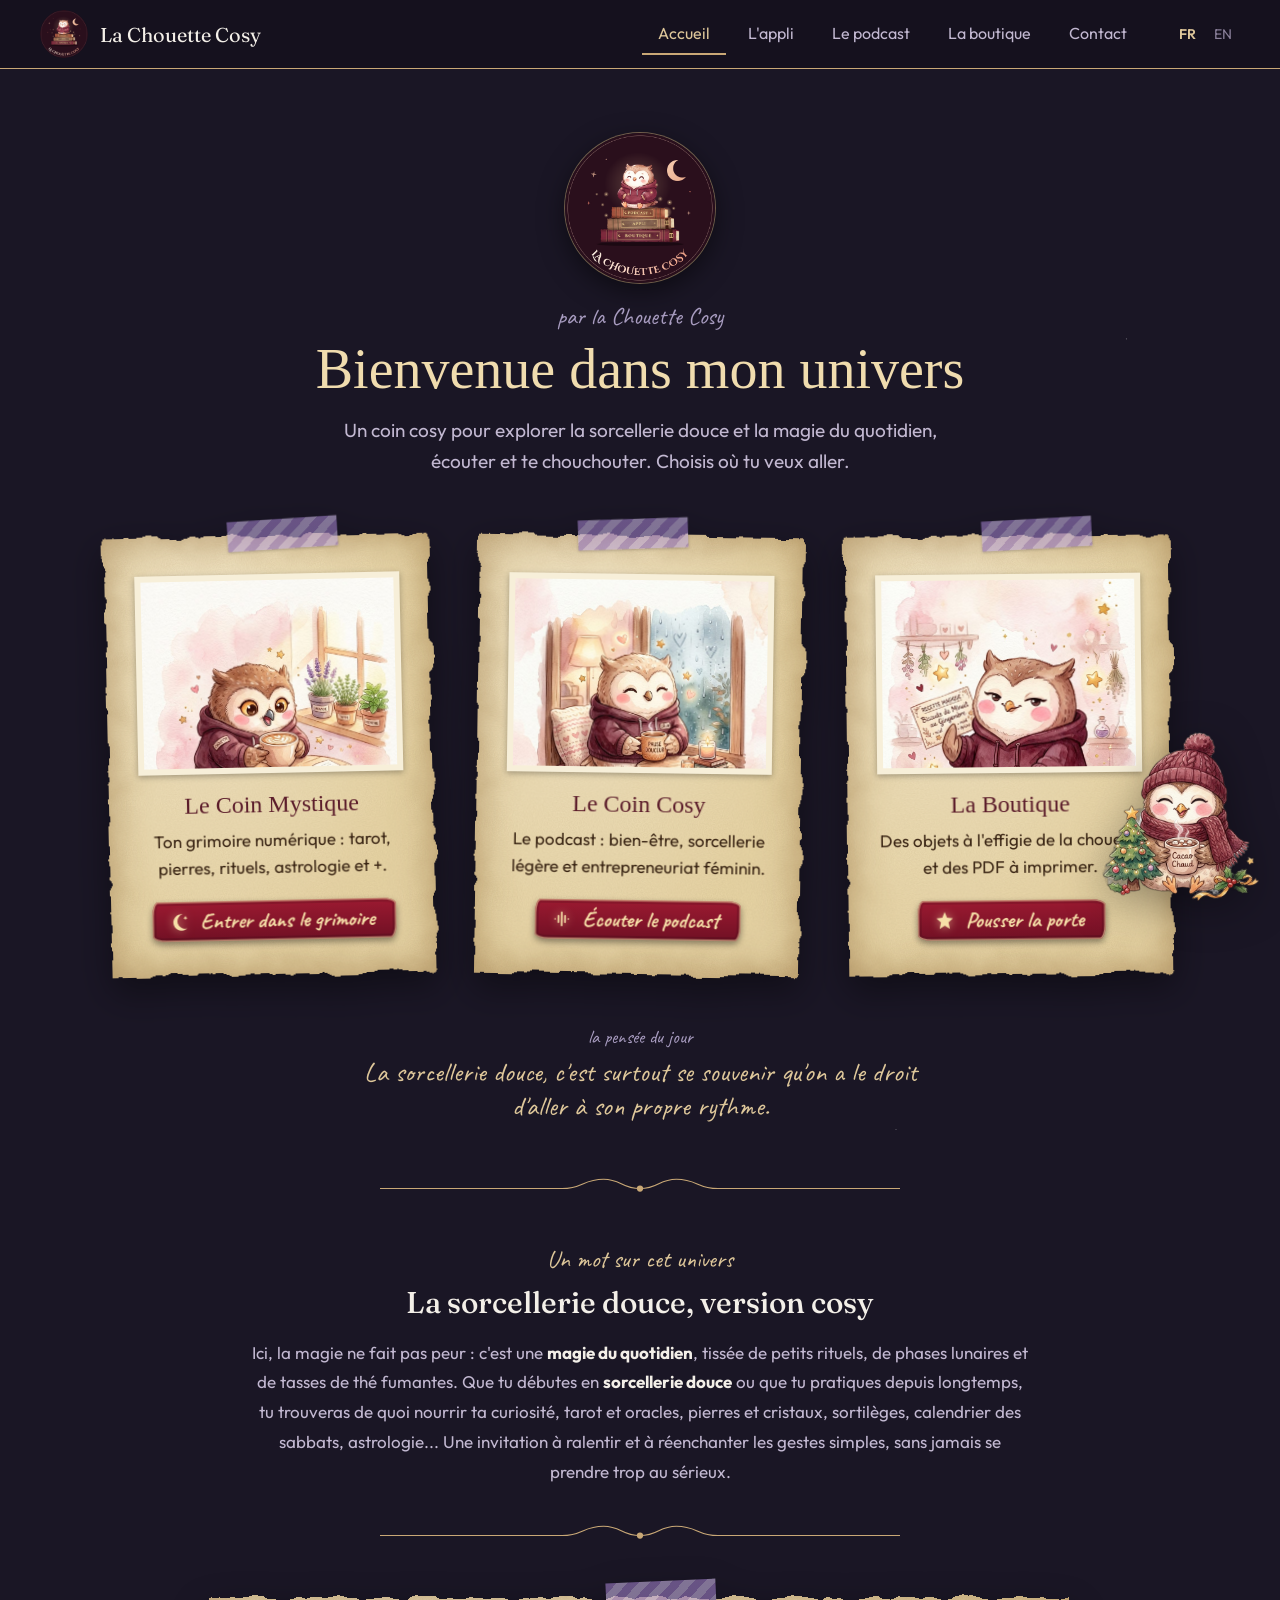
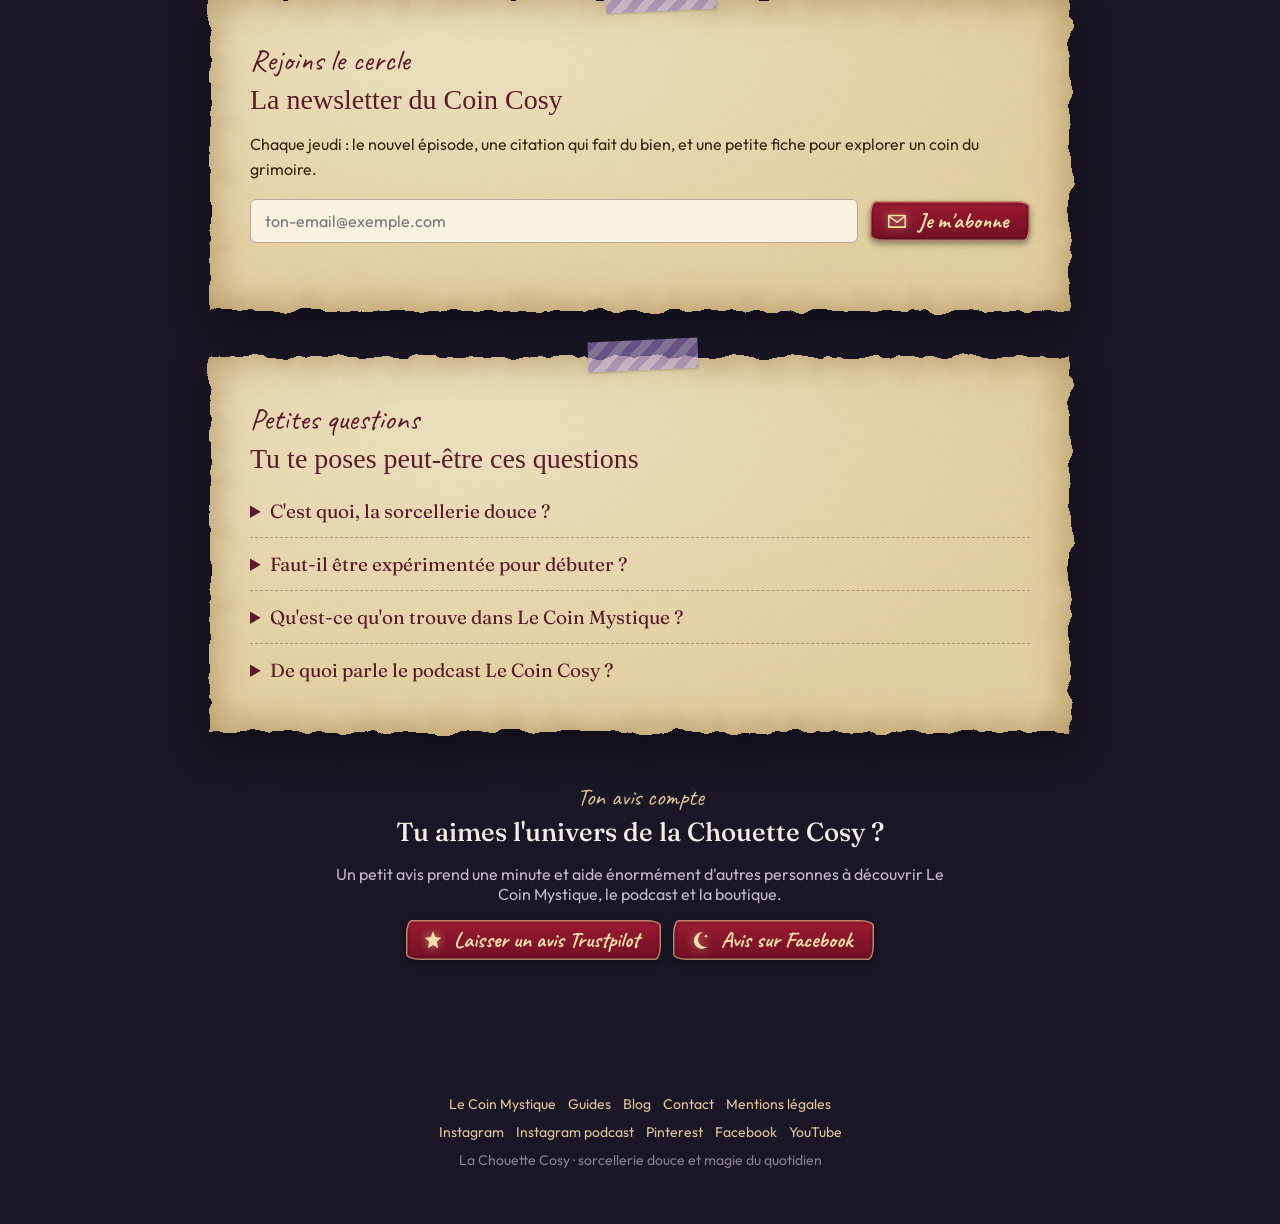
==== commit 48abb76a: "Parchemins : retire le faux cadre de l'ancien style .carte, scotchs qui dépassent, titres qui passen" ====
--- a/index.html
+++ b/index.html
@@ -126,7 +126,7 @@
 <feComposite in="grain" in2="d" operator="in" result="grainIn"/>
 <feMerge><feMergeNode in="d"/><feMergeNode in="grainIn"/></feMerge></filter></defs></svg>
 <header class="top"><a class="marque" href="/"><img src="/images/logo-rond.png" alt="" width="48" height="48"><span>La Chouette Cosy</span></a><button type="button" class="burger" id="burger" aria-expanded="false" aria-controls="menu" data-i18n-alt="navMenu" aria-label="Menu"><span></span></button><nav id="menu" aria-label="Menu principal"><a href="/" aria-current="page" data-i18n="navAccueil">Accueil</a><a href="/appli.html" data-i18n="navAppli">L'appli</a><a href="/podcast.html" data-i18n="navPodcast">Le podcast</a><a href="/boutique.html" data-i18n="navBoutique">La boutique</a><a href="/contact.html" data-i18n="navContact">Contact</a></nav><div class="lang" id="lang-toggle"><button type="button" data-lang="fr">FR</button><button type="button" data-lang="en">EN</button></div></header>
-<main class="page"><section class="entete"><img class="badge" src="/images/logo-rond.png" alt="La Chouette Cosy : la chouette assise sur trois grimoires" width="512" height="512"><p class="sur" data-i18n="heroEyebrow">par la Chouette Cosy</p><h1 data-i18n="heroTitre">Bienvenue dans mon univers</h1><p class="chapeau" data-i18n="heroTexte"></p></section><div class="grille3"><a class="carte" href="/appli.html" style="--t:-1.2deg"><div class="papier-ombre"><div class="papier"><span class="scotch" style="left:38%"></span><img src="/images/carte-mystique.jpg" alt="" loading="lazy" width="640" height="480"><h2 data-i18n="mystiqueTitre">Le Coin Mystique</h2><p data-i18n="mystiqueDesc">Ton grimoire numérique : tarot, pierres, rituels, astrologie et +.</p><span class="porte"><svg viewBox="0 0 40 40" aria-hidden="true"><path d="M26 6a15 15 0 1 0 8 26A12 12 0 0 1 26 6z" fill="currentColor"/><path d="M31 9l1.2 2.8 2.8 1.2-2.8 1.2L31 17l-1.2-2.8L27 13l2.8-1.2z" fill="currentColor"/></svg><span class="ruban" data-i18n="cachetAppli">Entrer dans le grimoire</span><i class="etin e1"></i><i class="etin e2"></i></span></div></div></a><a class="carte" href="/podcast.html" style="--t:0.8deg"><div class="papier-ombre"><div class="papier"><span class="scotch" style="left:30%"></span><img src="/images/carte-newsletter.jpg" alt="" loading="lazy" width="640" height="480"><h2 data-i18n="podcastTitre">Le Coin Cosy</h2><p data-i18n="podcastDesc">Le podcast : bien-être, sorcellerie légère et entrepreneuriat féminin.</p><span class="porte"><svg viewBox="0 0 40 40" aria-hidden="true" fill="none" stroke="currentColor" stroke-width="3" stroke-linecap="round"><path d="M8 20v0M14 14v12M20 8v24M26 14v12M32 20v0"/></svg><span class="ruban" data-i18n="cachetPodcast">Écouter le podcast</span><i class="etin e1"></i><i class="etin e2"></i></span></div></div></a><a class="carte" href="/boutique.html" style="--t:-0.6deg"><div class="papier-ombre"><div class="papier"><span class="scotch" style="left:42%"></span><img src="/images/carte-boutique.jpg" alt="" loading="lazy" width="640" height="480"><h2 data-i18n="boutiqueTitre">La Boutique</h2><p data-i18n="boutiqueDescCourte">Des objets à l'effigie de la chouette et des PDF à imprimer.</p><span class="porte"><svg viewBox="0 0 40 40" aria-hidden="true"><path d="M20 4l4.2 10.4L35 16l-8.2 7.2L29.4 35 20 29l-9.4 6 2.6-11.8L5 16l10.8-1.6z" fill="currentColor"/></svg><span class="ruban" data-i18n="cachetBoutique">Pousser la porte</span><i class="etin e1"></i><i class="etin e2"></i></span></div></div></a></div><p class="mot"><span class="legende" data-i18n="penseeLegende">la pensée du jour</span><span id="pensee-texte"></span></p><div class="separateur" aria-hidden="true"><svg viewBox="0 0 500 30" xmlns="http://www.w3.org/2000/svg"><g fill="none" stroke="#c9a876" stroke-width="1" stroke-linecap="round"><path d="M0 15 H175"/><path d="M325 15 H500"/><path d="M175 15 C 195 15 195 6 215 6 C 232 6 232 15 250 15"/><path d="M250 15 C 268 15 268 6 285 6 C 305 6 305 15 325 15"/></g><circle cx="250" cy="15" r="3" fill="#c9a876"/></svg></div><section class="intro-texte"><p class="sur" data-i18n="introEyebrow">Un mot sur cet univers</p><h2 data-i18n="introTitre">La sorcellerie douce, version cosy</h2><p data-i18n="introTexte"></p></section><div class="separateur" aria-hidden="true"><svg viewBox="0 0 500 30" xmlns="http://www.w3.org/2000/svg"><g fill="none" stroke="#c9a876" stroke-width="1" stroke-linecap="round"><path d="M0 15 H175"/><path d="M325 15 H500"/><path d="M175 15 C 195 15 195 6 215 6 C 232 6 232 15 250 15"/><path d="M250 15 C 268 15 268 6 285 6 C 305 6 305 15 325 15"/></g><circle cx="250" cy="15" r="3" fill="#c9a876"/></svg></div><section class="bloc" id="newsletter"><div class="papier-ombre"><div class="papier"><span class="scotch" style="left:46%"></span><p class="adresse" style="margin:0" data-i18n="newsletterEyebrow">Rejoins le cercle</p><h2 data-i18n="newsletterTitre">La newsletter du Coin Cosy</h2><p data-i18n="newsletterTexte">Chaque jeudi : le nouvel épisode, une citation qui fait du bien, et une petite fiche pour explorer un coin du grimoire.</p><form class="formulaire" id="form-newsletter"><input type="text" name="siteWeb" id="champ-piege" class="piege" tabindex="-1" autocomplete="off" aria-hidden="true"><div class="ligne-news"><input type="email" id="email-newsletter" required aria-label="Email" data-i18n-ph="newsletterPlaceholder" placeholder="ton-email@exemple.com"><button type="submit" class="porte"><svg viewBox="0 0 40 40" aria-hidden="true" fill="none" stroke="currentColor" stroke-width="3" stroke-linejoin="round"><path d="M5 10h30v21H5zM5 11l15 11 15-11"/></svg><span class="ruban" data-i18n="newsletterBtn">Je m'abonne</span><i class="etin e1"></i></button></div></form><p class="retour" id="msg-newsletter" role="status"></p></div></div></section><section class="bloc faq-papier"><div class="papier-ombre"><div class="papier"><span class="scotch" style="left:44%"></span><p class="adresse" style="margin:0" data-i18n="faqEyebrow">Petites questions</p><h2 data-i18n="faqTitre">Tu te poses peut-être ces questions</h2><details><summary data-i18n="faqQ1"></summary><p data-i18n="faqA1"></p></details><details><summary data-i18n="faqQ2"></summary><p data-i18n="faqA2"></p></details><details><summary data-i18n="faqQ3"></summary><p data-i18n="faqA3"></p></details><details><summary data-i18n="faqQ4"></summary><p data-i18n="faqA4"></p></details></div></div></section><section class="avis"><p class="sur" data-i18n="avisEyebrow">Ton avis compte</p><h2 data-i18n="avisTitre">Tu aimes l'univers de la Chouette Cosy ?</h2><p data-i18n="avisTexte">Un petit avis prend une minute et aide énormément d'autres personnes à découvrir Le Coin Mystique, le podcast et la boutique.</p><div class="actions"><a class="porte" href="https://www.trustpilot.com/evaluate/lachouettecosy.com" target="_blank" rel="noopener"><svg viewBox="0 0 40 40" aria-hidden="true"><path d="M20 4l4.2 10.4L35 16l-8.2 7.2L29.4 35 20 29l-9.4 6 2.6-11.8L5 16l10.8-1.6z" fill="currentColor"/></svg><span class="ruban" data-i18n="avisBtn1">Laisser un avis Trustpilot</span><i class="etin e1"></i></a><a class="porte" href="https://www.facebook.com/lachouettecosy/reviews" target="_blank" rel="noopener"><svg viewBox="0 0 40 40" aria-hidden="true"><path d="M26 6a15 15 0 1 0 8 26A12 12 0 0 1 26 6z" fill="currentColor"/><path d="M31 9l1.2 2.8 2.8 1.2-2.8 1.2L31 17l-1.2-2.8L27 13l2.8-1.2z" fill="currentColor"/></svg><span class="ruban" data-i18n="avisBtn2">Avis sur Facebook</span><i class="etin e2"></i></a></div></section></main>
+<main class="page"><section class="entete"><img class="badge" src="/images/logo-rond.png" alt="La Chouette Cosy : la chouette assise sur trois grimoires" width="512" height="512"><p class="sur" data-i18n="heroEyebrow">par la Chouette Cosy</p><h1 data-i18n="heroTitre">Bienvenue dans mon univers</h1><p class="chapeau" data-i18n="heroTexte"></p></section><div class="grille3"><a class="cartel" href="/appli.html" style="--t:-1.2deg"><div class="papier-ombre"><div class="papier"><span class="scotch" style="left:38%"></span><img src="/images/carte-mystique.jpg" alt="" loading="lazy" width="640" height="480"><h2 data-i18n="mystiqueTitre">Le Coin Mystique</h2><p data-i18n="mystiqueDesc">Ton grimoire numérique : tarot, pierres, rituels, astrologie et +.</p><span class="porte"><svg viewBox="0 0 40 40" aria-hidden="true"><path d="M26 6a15 15 0 1 0 8 26A12 12 0 0 1 26 6z" fill="currentColor"/><path d="M31 9l1.2 2.8 2.8 1.2-2.8 1.2L31 17l-1.2-2.8L27 13l2.8-1.2z" fill="currentColor"/></svg><span class="ruban" data-i18n="cachetAppli">Entrer dans le grimoire</span><i class="etin e1"></i><i class="etin e2"></i></span></div></div></a><a class="cartel" href="/podcast.html" style="--t:0.8deg"><div class="papier-ombre"><div class="papier"><span class="scotch" style="left:30%"></span><img src="/images/carte-newsletter.jpg" alt="" loading="lazy" width="640" height="480"><h2 data-i18n="podcastTitre">Le Coin Cosy</h2><p data-i18n="podcastDesc">Le podcast : bien-être, sorcellerie légère et entrepreneuriat féminin.</p><span class="porte"><svg viewBox="0 0 40 40" aria-hidden="true" fill="none" stroke="currentColor" stroke-width="3" stroke-linecap="round"><path d="M8 20v0M14 14v12M20 8v24M26 14v12M32 20v0"/></svg><span class="ruban" data-i18n="cachetPodcast">Écouter le podcast</span><i class="etin e1"></i><i class="etin e2"></i></span></div></div></a><a class="cartel" href="/boutique.html" style="--t:-0.6deg"><div class="papier-ombre"><div class="papier"><span class="scotch" style="left:42%"></span><img src="/images/carte-boutique.jpg" alt="" loading="lazy" width="640" height="480"><h2 data-i18n="boutiqueTitre">La Boutique</h2><p data-i18n="boutiqueDescCourte">Des objets à l'effigie de la chouette et des PDF à imprimer.</p><span class="porte"><svg viewBox="0 0 40 40" aria-hidden="true"><path d="M20 4l4.2 10.4L35 16l-8.2 7.2L29.4 35 20 29l-9.4 6 2.6-11.8L5 16l10.8-1.6z" fill="currentColor"/></svg><span class="ruban" data-i18n="cachetBoutique">Pousser la porte</span><i class="etin e1"></i><i class="etin e2"></i></span></div></div></a></div><p class="mot"><span class="legende" data-i18n="penseeLegende">la pensée du jour</span><span id="pensee-texte"></span></p><div class="separateur" aria-hidden="true"><svg viewBox="0 0 500 30" xmlns="http://www.w3.org/2000/svg"><g fill="none" stroke="#c9a876" stroke-width="1" stroke-linecap="round"><path d="M0 15 H175"/><path d="M325 15 H500"/><path d="M175 15 C 195 15 195 6 215 6 C 232 6 232 15 250 15"/><path d="M250 15 C 268 15 268 6 285 6 C 305 6 305 15 325 15"/></g><circle cx="250" cy="15" r="3" fill="#c9a876"/></svg></div><section class="intro-texte"><p class="sur" data-i18n="introEyebrow">Un mot sur cet univers</p><h2 data-i18n="introTitre">La sorcellerie douce, version cosy</h2><p data-i18n="introTexte"></p></section><div class="separateur" aria-hidden="true"><svg viewBox="0 0 500 30" xmlns="http://www.w3.org/2000/svg"><g fill="none" stroke="#c9a876" stroke-width="1" stroke-linecap="round"><path d="M0 15 H175"/><path d="M325 15 H500"/><path d="M175 15 C 195 15 195 6 215 6 C 232 6 232 15 250 15"/><path d="M250 15 C 268 15 268 6 285 6 C 305 6 305 15 325 15"/></g><circle cx="250" cy="15" r="3" fill="#c9a876"/></svg></div><section class="bloc" id="newsletter"><div class="papier-ombre"><div class="papier"><span class="scotch" style="left:46%"></span><p class="adresse" style="margin:0" data-i18n="newsletterEyebrow">Rejoins le cercle</p><h2 data-i18n="newsletterTitre">La newsletter du Coin Cosy</h2><p data-i18n="newsletterTexte">Chaque jeudi : le nouvel épisode, une citation qui fait du bien, et une petite fiche pour explorer un coin du grimoire.</p><form class="formulaire" id="form-newsletter"><input type="text" name="siteWeb" id="champ-piege" class="piege" tabindex="-1" autocomplete="off" aria-hidden="true"><div class="ligne-news"><input type="email" id="email-newsletter" required aria-label="Email" data-i18n-ph="newsletterPlaceholder" placeholder="ton-email@exemple.com"><button type="submit" class="porte"><svg viewBox="0 0 40 40" aria-hidden="true" fill="none" stroke="currentColor" stroke-width="3" stroke-linejoin="round"><path d="M5 10h30v21H5zM5 11l15 11 15-11"/></svg><span class="ruban" data-i18n="newsletterBtn">Je m'abonne</span><i class="etin e1"></i></button></div></form><p class="retour" id="msg-newsletter" role="status"></p></div></div></section><section class="bloc faq-papier"><div class="papier-ombre"><div class="papier"><span class="scotch" style="left:44%"></span><p class="adresse" style="margin:0" data-i18n="faqEyebrow">Petites questions</p><h2 data-i18n="faqTitre">Tu te poses peut-être ces questions</h2><details><summary data-i18n="faqQ1"></summary><p data-i18n="faqA1"></p></details><details><summary data-i18n="faqQ2"></summary><p data-i18n="faqA2"></p></details><details><summary data-i18n="faqQ3"></summary><p data-i18n="faqA3"></p></details><details><summary data-i18n="faqQ4"></summary><p data-i18n="faqA4"></p></details></div></div></section><section class="avis"><p class="sur" data-i18n="avisEyebrow">Ton avis compte</p><h2 data-i18n="avisTitre">Tu aimes l'univers de la Chouette Cosy ?</h2><p data-i18n="avisTexte">Un petit avis prend une minute et aide énormément d'autres personnes à découvrir Le Coin Mystique, le podcast et la boutique.</p><div class="actions"><a class="porte" href="https://www.trustpilot.com/evaluate/lachouettecosy.com" target="_blank" rel="noopener"><svg viewBox="0 0 40 40" aria-hidden="true"><path d="M20 4l4.2 10.4L35 16l-8.2 7.2L29.4 35 20 29l-9.4 6 2.6-11.8L5 16l10.8-1.6z" fill="currentColor"/></svg><span class="ruban" data-i18n="avisBtn1">Laisser un avis Trustpilot</span><i class="etin e1"></i></a><a class="porte" href="https://www.facebook.com/lachouettecosy/reviews" target="_blank" rel="noopener"><svg viewBox="0 0 40 40" aria-hidden="true"><path d="M26 6a15 15 0 1 0 8 26A12 12 0 0 1 26 6z" fill="currentColor"/><path d="M31 9l1.2 2.8 2.8 1.2-2.8 1.2L31 17l-1.2-2.8L27 13l2.8-1.2z" fill="currentColor"/></svg><span class="ruban" data-i18n="avisBtn2">Avis sur Facebook</span><i class="etin e2"></i></a></div></section></main>
 <footer class="pied">
 <div><a href="https://app.lachouettecosy.com">Le Coin Mystique</a><a href="https://app.lachouettecosy.com/guide" data-i18n="piedGuides">Guides</a><a href="https://app.lachouettecosy.com/blog" data-i18n="piedBlog">Blog</a><a href="/contact.html" data-i18n="piedContact">Contact</a><a href="https://app.lachouettecosy.com/mentions-legales" data-i18n="piedMentions">Mentions légales</a></div>
 <div><a href="https://www.instagram.com/lachouettecosy/" target="_blank" rel="noopener">Instagram</a><a href="https://www.instagram.com/le_coin_cosy_podcast/" target="_blank" rel="noopener">Instagram podcast</a><a href="https://www.pinterest.fr/Lachouettecosypointcom/" target="_blank" rel="noopener">Pinterest</a><a href="https://www.facebook.com/lachouettecosy/" target="_blank" rel="noopener">Facebook</a><a href="https://www.youtube.com/@LaChouetteCosy" target="_blank" rel="noopener">YouTube</a></div>
--- a/refonte.css
+++ b/refonte.css
@@ -35,7 +35,7 @@
 .papier{position:relative;isolation:isolate;color:var(--encre)}
 .papier::before{content:"";position:absolute;inset:0;z-index:-1;background:var(--papier-bg);filter:url(#dechire);box-shadow:inset 0 0 38px var(--brulure)}
 .papier-ombre{filter:drop-shadow(0 14px 18px rgba(0,0,0,.4))}
-.scotch{position:absolute;width:110px;height:30px;top:-12px;background:repeating-linear-gradient(135deg,rgba(150,120,190,.75) 0 8px,rgba(190,170,215,.75) 8px 16px);opacity:.85;box-shadow:0 1px 3px rgba(0,0,0,.25)}
+.scotch{position:absolute;width:110px;height:30px;top:-17px;transform:rotate(-2.5deg);z-index:2;background:repeating-linear-gradient(135deg,rgba(150,120,190,.75) 0 8px,rgba(190,170,215,.75) 8px 16px);opacity:.85;box-shadow:0 1px 3px rgba(0,0,0,.25)}
 .papier h2,.papier h3{font-family:"Uncial Antiqua",serif;font-weight:400;color:var(--bordeaux);margin:0 0 10px}
 .papier p{line-height:1.6}
 .papier a:not(.porte){color:var(--bordeaux)}
@@ -66,12 +66,12 @@
 .entete h1{font-family:"Uncial Antiqua",serif;font-weight:400;font-size:clamp(32px,5vw,56px);margin:0 0 14px;color:#f0dcae;line-height:1.15}
 .entete p.chapeau{max-width:640px;margin:0 auto;font-size:19px;color:#c2b8d1;line-height:1.6}
 .grille3{display:grid;grid-template-columns:repeat(auto-fit,minmax(290px,1fr));gap:44px;margin:50px 0}
-.carte{display:block;text-decoration:none;color:inherit;transform:rotate(var(--t,0deg));transition:transform .25s}
-.carte:hover{transform:rotate(0) translateY(-4px)}
-.carte .papier{padding:38px 30px 34px;text-align:center}
-.carte img{width:100%;height:auto;aspect-ratio:4/3;object-fit:cover;border:6px solid #f7efd9;box-shadow:0 2px 6px rgba(0,0,0,.3);margin-bottom:18px;display:block}
-.carte h2{font-size:24px;white-space:nowrap;margin-bottom:8px}
-.carte p{font-size:17px;margin:0 0 20px;min-height:54px}
+.cartel{display:block;text-decoration:none;color:inherit;transform:rotate(var(--t,0deg));transition:transform .25s}
+.cartel:hover{transform:rotate(0) translateY(-4px)}
+.cartel .papier{padding:38px 30px 34px;text-align:center}
+.cartel img{width:100%;height:auto;aspect-ratio:4/3;object-fit:cover;border:6px solid #f7efd9;box-shadow:0 2px 6px rgba(0,0,0,.3);margin-bottom:18px;display:block}
+.cartel h2{font-size:24px;white-space:nowrap;margin-bottom:8px}
+.cartel p{font-size:17px;margin:0 0 20px;min-height:54px}
 .mot{max-width:600px;margin:10px auto 50px;text-align:center;font-family:"Caveat",cursive;font-size:27px;color:#dec79a}
 .mot .legende{display:block;font-size:19px;color:#a89cc0;margin-bottom:6px}
 .intro-texte{max-width:780px;margin:0 auto 20px;text-align:center}
@@ -121,4 +121,5 @@
 .pied{text-align:center;color:#897f99;padding:40px 24px 50px;font-size:14px;line-height:2}
 .pied a{color:#dec79a;text-decoration:none;margin:0 6px}
 .pied a:hover{text-decoration:underline}
-@media (max-width:520px){.carte h2{font-size:21px}.top{padding:10px 14px}}
+@media (max-width:520px){.cartel h2{font-size:21px}.top{padding:10px 14px}}
+@media (max-width:420px){.cartel h2{white-space:normal}.page{padding:0 16px}.cartel .papier{padding:38px 22px 30px}}
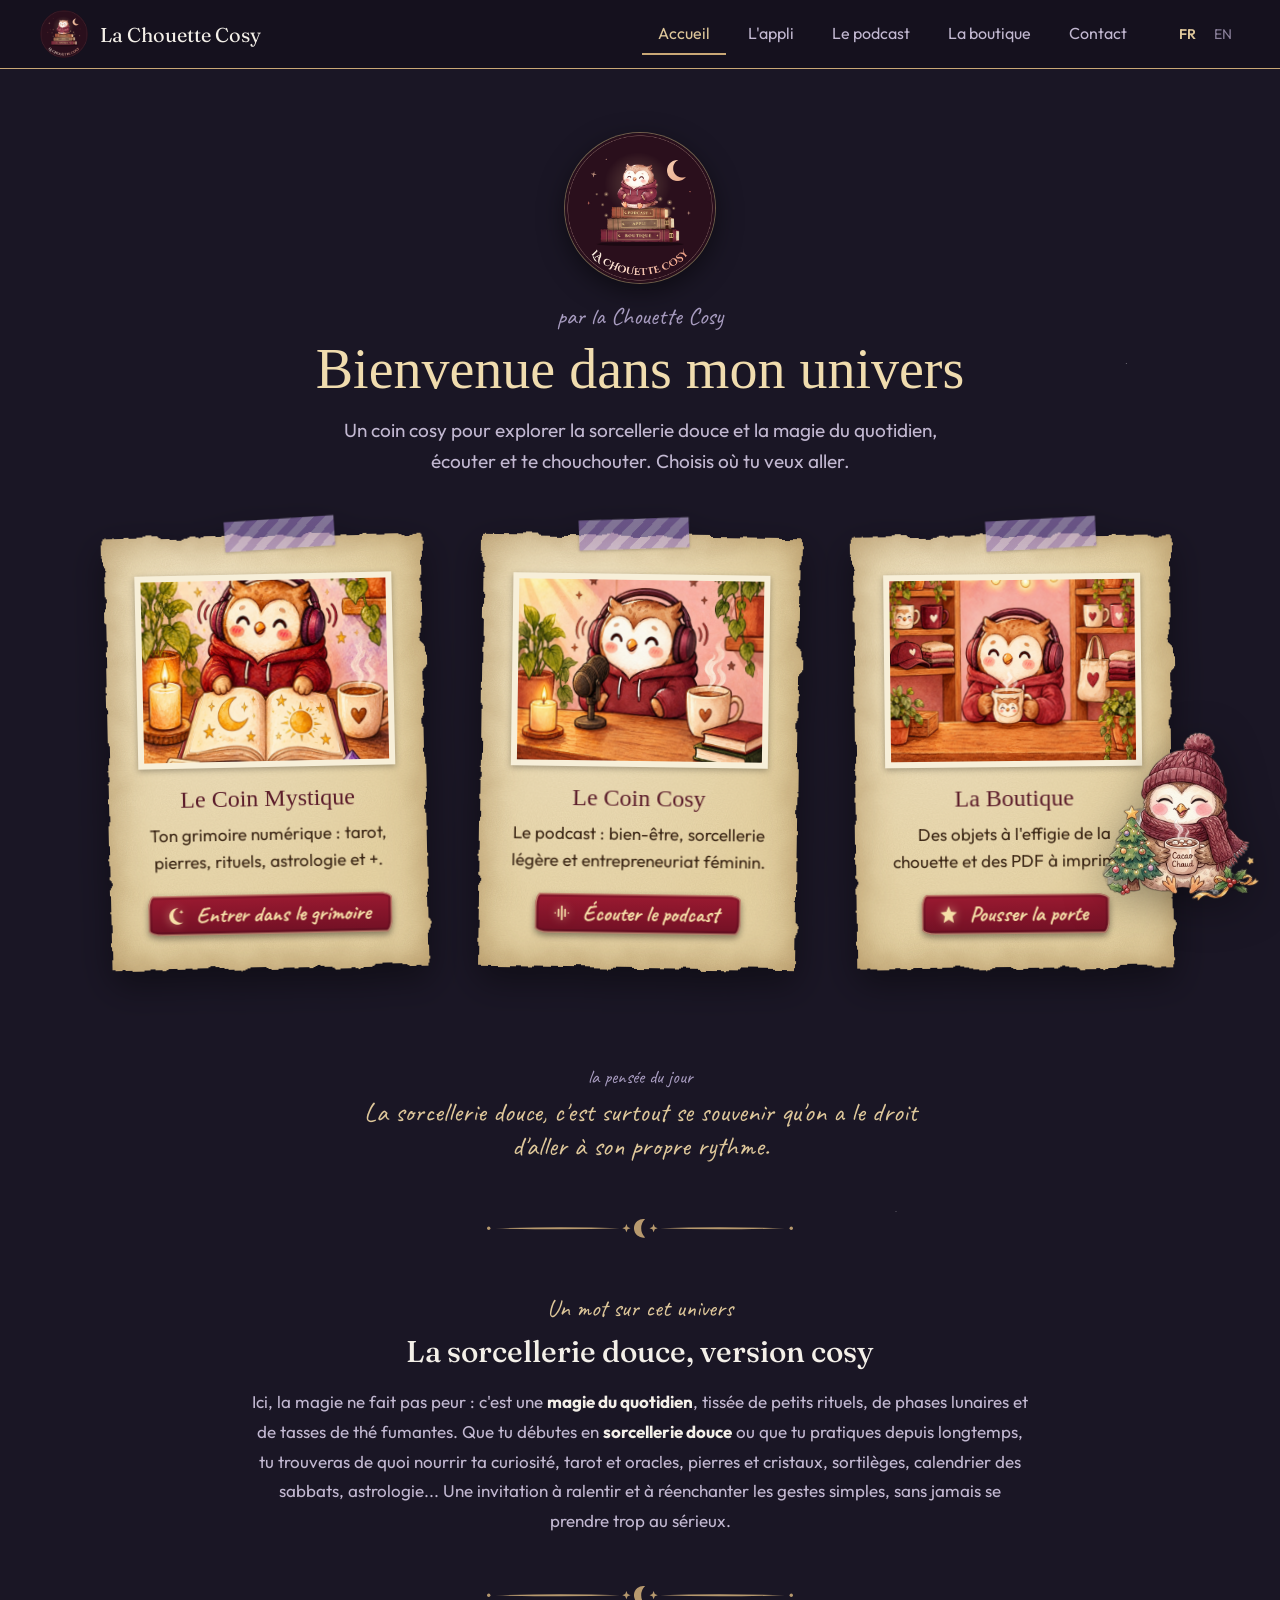
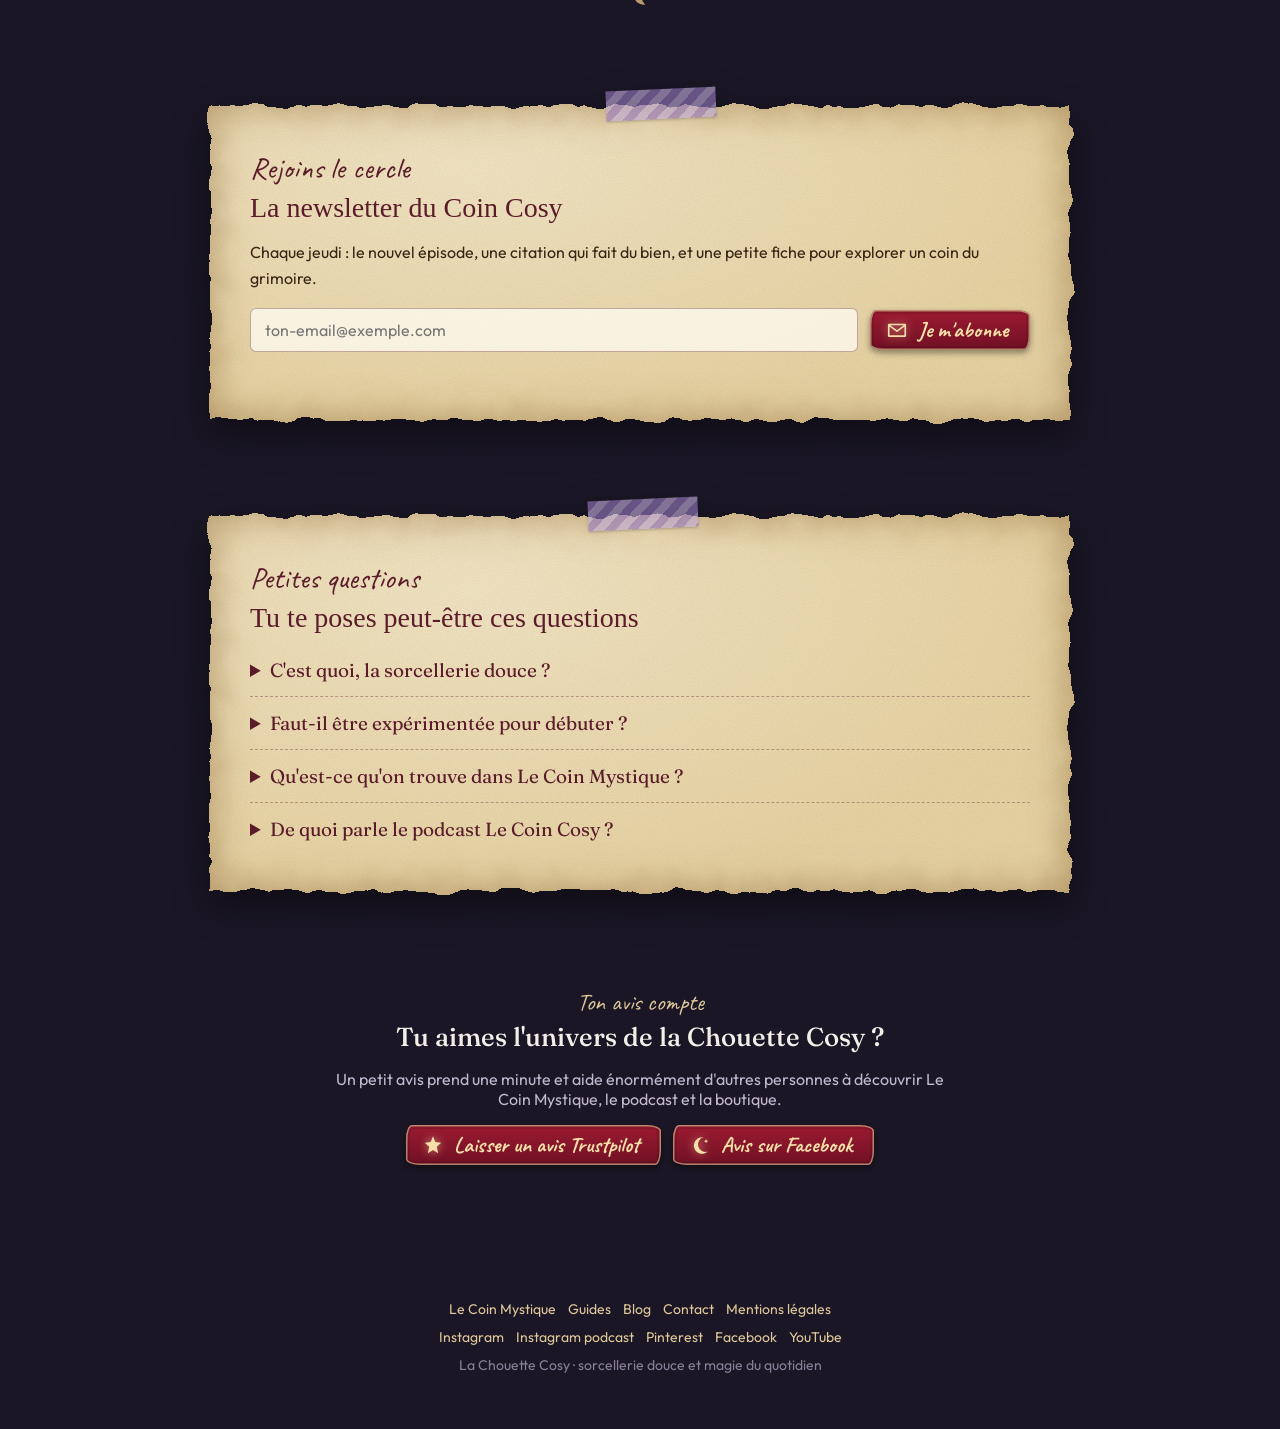
==== commit bbe9ccac: "Illustrations Coin Cosy sur tout le site, séparateur discret, bloc appli élargi Co-Authored-By: Clau" ====
--- a/index.html
+++ b/index.html
@@ -126,7 +126,7 @@
 <feComposite in="grain" in2="d" operator="in" result="grainIn"/>
 <feMerge><feMergeNode in="d"/><feMergeNode in="grainIn"/></feMerge></filter></defs></svg>
 <header class="top"><a class="marque" href="/"><img src="/images/logo-rond.png" alt="" width="48" height="48"><span>La Chouette Cosy</span></a><button type="button" class="burger" id="burger" aria-expanded="false" aria-controls="menu" data-i18n-alt="navMenu" aria-label="Menu"><span></span></button><nav id="menu" aria-label="Menu principal"><a href="/" aria-current="page" data-i18n="navAccueil">Accueil</a><a href="/appli.html" data-i18n="navAppli">L'appli</a><a href="/podcast.html" data-i18n="navPodcast">Le podcast</a><a href="/boutique.html" data-i18n="navBoutique">La boutique</a><a href="/contact.html" data-i18n="navContact">Contact</a></nav><div class="lang" id="lang-toggle"><button type="button" data-lang="fr">FR</button><button type="button" data-lang="en">EN</button></div></header>
-<main class="page"><section class="entete"><img class="badge" src="/images/logo-rond.png" alt="La Chouette Cosy : la chouette assise sur trois grimoires" width="512" height="512"><p class="sur" data-i18n="heroEyebrow">par la Chouette Cosy</p><h1 data-i18n="heroTitre">Bienvenue dans mon univers</h1><p class="chapeau" data-i18n="heroTexte"></p></section><div class="grille3"><a class="cartel" href="/appli.html" style="--t:-1.2deg"><div class="papier-ombre"><div class="papier"><span class="scotch" style="left:38%"></span><img src="/images/carte-mystique.jpg" alt="" loading="lazy" width="640" height="480"><h2 data-i18n="mystiqueTitre">Le Coin Mystique</h2><p data-i18n="mystiqueDesc">Ton grimoire numérique : tarot, pierres, rituels, astrologie et +.</p><span class="porte"><svg viewBox="0 0 40 40" aria-hidden="true"><path d="M26 6a15 15 0 1 0 8 26A12 12 0 0 1 26 6z" fill="currentColor"/><path d="M31 9l1.2 2.8 2.8 1.2-2.8 1.2L31 17l-1.2-2.8L27 13l2.8-1.2z" fill="currentColor"/></svg><span class="ruban" data-i18n="cachetAppli">Entrer dans le grimoire</span><i class="etin e1"></i><i class="etin e2"></i></span></div></div></a><a class="cartel" href="/podcast.html" style="--t:0.8deg"><div class="papier-ombre"><div class="papier"><span class="scotch" style="left:30%"></span><img src="/images/carte-newsletter.jpg" alt="" loading="lazy" width="640" height="480"><h2 data-i18n="podcastTitre">Le Coin Cosy</h2><p data-i18n="podcastDesc">Le podcast : bien-être, sorcellerie légère et entrepreneuriat féminin.</p><span class="porte"><svg viewBox="0 0 40 40" aria-hidden="true" fill="none" stroke="currentColor" stroke-width="3" stroke-linecap="round"><path d="M8 20v0M14 14v12M20 8v24M26 14v12M32 20v0"/></svg><span class="ruban" data-i18n="cachetPodcast">Écouter le podcast</span><i class="etin e1"></i><i class="etin e2"></i></span></div></div></a><a class="cartel" href="/boutique.html" style="--t:-0.6deg"><div class="papier-ombre"><div class="papier"><span class="scotch" style="left:42%"></span><img src="/images/carte-boutique.jpg" alt="" loading="lazy" width="640" height="480"><h2 data-i18n="boutiqueTitre">La Boutique</h2><p data-i18n="boutiqueDescCourte">Des objets à l'effigie de la chouette et des PDF à imprimer.</p><span class="porte"><svg viewBox="0 0 40 40" aria-hidden="true"><path d="M20 4l4.2 10.4L35 16l-8.2 7.2L29.4 35 20 29l-9.4 6 2.6-11.8L5 16l10.8-1.6z" fill="currentColor"/></svg><span class="ruban" data-i18n="cachetBoutique">Pousser la porte</span><i class="etin e1"></i><i class="etin e2"></i></span></div></div></a></div><p class="mot"><span class="legende" data-i18n="penseeLegende">la pensée du jour</span><span id="pensee-texte"></span></p><div class="separateur" aria-hidden="true"><svg viewBox="0 0 500 30" xmlns="http://www.w3.org/2000/svg"><g fill="none" stroke="#c9a876" stroke-width="1" stroke-linecap="round"><path d="M0 15 H175"/><path d="M325 15 H500"/><path d="M175 15 C 195 15 195 6 215 6 C 232 6 232 15 250 15"/><path d="M250 15 C 268 15 268 6 285 6 C 305 6 305 15 325 15"/></g><circle cx="250" cy="15" r="3" fill="#c9a876"/></svg></div><section class="intro-texte"><p class="sur" data-i18n="introEyebrow">Un mot sur cet univers</p><h2 data-i18n="introTitre">La sorcellerie douce, version cosy</h2><p data-i18n="introTexte"></p></section><div class="separateur" aria-hidden="true"><svg viewBox="0 0 500 30" xmlns="http://www.w3.org/2000/svg"><g fill="none" stroke="#c9a876" stroke-width="1" stroke-linecap="round"><path d="M0 15 H175"/><path d="M325 15 H500"/><path d="M175 15 C 195 15 195 6 215 6 C 232 6 232 15 250 15"/><path d="M250 15 C 268 15 268 6 285 6 C 305 6 305 15 325 15"/></g><circle cx="250" cy="15" r="3" fill="#c9a876"/></svg></div><section class="bloc" id="newsletter"><div class="papier-ombre"><div class="papier"><span class="scotch" style="left:46%"></span><p class="adresse" style="margin:0" data-i18n="newsletterEyebrow">Rejoins le cercle</p><h2 data-i18n="newsletterTitre">La newsletter du Coin Cosy</h2><p data-i18n="newsletterTexte">Chaque jeudi : le nouvel épisode, une citation qui fait du bien, et une petite fiche pour explorer un coin du grimoire.</p><form class="formulaire" id="form-newsletter"><input type="text" name="siteWeb" id="champ-piege" class="piege" tabindex="-1" autocomplete="off" aria-hidden="true"><div class="ligne-news"><input type="email" id="email-newsletter" required aria-label="Email" data-i18n-ph="newsletterPlaceholder" placeholder="ton-email@exemple.com"><button type="submit" class="porte"><svg viewBox="0 0 40 40" aria-hidden="true" fill="none" stroke="currentColor" stroke-width="3" stroke-linejoin="round"><path d="M5 10h30v21H5zM5 11l15 11 15-11"/></svg><span class="ruban" data-i18n="newsletterBtn">Je m'abonne</span><i class="etin e1"></i></button></div></form><p class="retour" id="msg-newsletter" role="status"></p></div></div></section><section class="bloc faq-papier"><div class="papier-ombre"><div class="papier"><span class="scotch" style="left:44%"></span><p class="adresse" style="margin:0" data-i18n="faqEyebrow">Petites questions</p><h2 data-i18n="faqTitre">Tu te poses peut-être ces questions</h2><details><summary data-i18n="faqQ1"></summary><p data-i18n="faqA1"></p></details><details><summary data-i18n="faqQ2"></summary><p data-i18n="faqA2"></p></details><details><summary data-i18n="faqQ3"></summary><p data-i18n="faqA3"></p></details><details><summary data-i18n="faqQ4"></summary><p data-i18n="faqA4"></p></details></div></div></section><section class="avis"><p class="sur" data-i18n="avisEyebrow">Ton avis compte</p><h2 data-i18n="avisTitre">Tu aimes l'univers de la Chouette Cosy ?</h2><p data-i18n="avisTexte">Un petit avis prend une minute et aide énormément d'autres personnes à découvrir Le Coin Mystique, le podcast et la boutique.</p><div class="actions"><a class="porte" href="https://www.trustpilot.com/evaluate/lachouettecosy.com" target="_blank" rel="noopener"><svg viewBox="0 0 40 40" aria-hidden="true"><path d="M20 4l4.2 10.4L35 16l-8.2 7.2L29.4 35 20 29l-9.4 6 2.6-11.8L5 16l10.8-1.6z" fill="currentColor"/></svg><span class="ruban" data-i18n="avisBtn1">Laisser un avis Trustpilot</span><i class="etin e1"></i></a><a class="porte" href="https://www.facebook.com/lachouettecosy/reviews" target="_blank" rel="noopener"><svg viewBox="0 0 40 40" aria-hidden="true"><path d="M26 6a15 15 0 1 0 8 26A12 12 0 0 1 26 6z" fill="currentColor"/><path d="M31 9l1.2 2.8 2.8 1.2-2.8 1.2L31 17l-1.2-2.8L27 13l2.8-1.2z" fill="currentColor"/></svg><span class="ruban" data-i18n="avisBtn2">Avis sur Facebook</span><i class="etin e2"></i></a></div></section></main>
+<main class="page"><section class="entete"><img class="badge" src="/images/logo-rond.png" alt="La Chouette Cosy : la chouette assise sur trois grimoires" width="512" height="512"><p class="sur" data-i18n="heroEyebrow">par la Chouette Cosy</p><h1 data-i18n="heroTitre">Bienvenue dans mon univers</h1><p class="chapeau" data-i18n="heroTexte"></p></section><div class="grille3"><a class="cartel" href="/appli.html" style="--t:-1.2deg"><div class="papier-ombre"><div class="papier"><span class="scotch" style="left:38%"></span><img src="/images/site-appli.jpg" alt="" loading="lazy" width="640" height="480"><h2 data-i18n="mystiqueTitre">Le Coin Mystique</h2><p data-i18n="mystiqueDesc">Ton grimoire numérique : tarot, pierres, rituels, astrologie et +.</p><span class="porte"><svg viewBox="0 0 40 40" aria-hidden="true"><path d="M26 6a15 15 0 1 0 8 26A12 12 0 0 1 26 6z" fill="currentColor"/><path d="M31 9l1.2 2.8 2.8 1.2-2.8 1.2L31 17l-1.2-2.8L27 13l2.8-1.2z" fill="currentColor"/></svg><span class="ruban" data-i18n="cachetAppli">Entrer dans le grimoire</span><i class="etin e1"></i><i class="etin e2"></i></span></div></div></a><a class="cartel" href="/podcast.html" style="--t:0.8deg"><div class="papier-ombre"><div class="papier"><span class="scotch" style="left:30%"></span><img src="/images/podcast-coin-cosy.jpg" alt="" loading="lazy" width="640" height="480"><h2 data-i18n="podcastTitre">Le Coin Cosy</h2><p data-i18n="podcastDesc">Le podcast : bien-être, sorcellerie légère et entrepreneuriat féminin.</p><span class="porte"><svg viewBox="0 0 40 40" aria-hidden="true" fill="none" stroke="currentColor" stroke-width="3" stroke-linecap="round"><path d="M8 20v0M14 14v12M20 8v24M26 14v12M32 20v0"/></svg><span class="ruban" data-i18n="cachetPodcast">Écouter le podcast</span><i class="etin e1"></i><i class="etin e2"></i></span></div></div></a><a class="cartel" href="/boutique.html" style="--t:-0.6deg"><div class="papier-ombre"><div class="papier"><span class="scotch" style="left:42%"></span><img src="/images/site-boutique-objets.jpg" alt="" loading="lazy" width="640" height="480"><h2 data-i18n="boutiqueTitre">La Boutique</h2><p data-i18n="boutiqueDescCourte">Des objets à l'effigie de la chouette et des PDF à imprimer.</p><span class="porte"><svg viewBox="0 0 40 40" aria-hidden="true"><path d="M20 4l4.2 10.4L35 16l-8.2 7.2L29.4 35 20 29l-9.4 6 2.6-11.8L5 16l10.8-1.6z" fill="currentColor"/></svg><span class="ruban" data-i18n="cachetBoutique">Pousser la porte</span><i class="etin e1"></i><i class="etin e2"></i></span></div></div></a></div><p class="mot"><span class="legende" data-i18n="penseeLegende">la pensée du jour</span><span id="pensee-texte"></span></p><div class="separateur" aria-hidden="true"><svg viewBox="0 0 400 36" xmlns="http://www.w3.org/2000/svg"><g fill="#c9a876"><path d="M30 18 Q110 15.5 176 18 Q110 20.5 30 18Z"/><path d="M370 18 Q290 15.5 224 18 Q290 20.5 370 18Z"/><path d="M206 7.2A11 11 0 1 0 206 28.8A15 15 0 0 1 206 7.2z"/><path d="M184 18l1.4-3.4 3.4-1.4-3.4-1.4L184 8.4l-1.4 3.4-3.4 1.4 3.4 1.4z" transform="translate(0 4.6)"/><path d="M216 18l1.4-3.4 3.4-1.4-3.4-1.4L216 8.4l-1.4 3.4-3.4 1.4 3.4 1.4z" transform="translate(0 4.6)"/><circle cx="22" cy="18" r="2"/><circle cx="378" cy="18" r="2"/></g></svg></div><section class="intro-texte"><p class="sur" data-i18n="introEyebrow">Un mot sur cet univers</p><h2 data-i18n="introTitre">La sorcellerie douce, version cosy</h2><p data-i18n="introTexte"></p></section><div class="separateur" aria-hidden="true"><svg viewBox="0 0 400 36" xmlns="http://www.w3.org/2000/svg"><g fill="#c9a876"><path d="M30 18 Q110 15.5 176 18 Q110 20.5 30 18Z"/><path d="M370 18 Q290 15.5 224 18 Q290 20.5 370 18Z"/><path d="M206 7.2A11 11 0 1 0 206 28.8A15 15 0 0 1 206 7.2z"/><path d="M184 18l1.4-3.4 3.4-1.4-3.4-1.4L184 8.4l-1.4 3.4-3.4 1.4 3.4 1.4z" transform="translate(0 4.6)"/><path d="M216 18l1.4-3.4 3.4-1.4-3.4-1.4L216 8.4l-1.4 3.4-3.4 1.4 3.4 1.4z" transform="translate(0 4.6)"/><circle cx="22" cy="18" r="2"/><circle cx="378" cy="18" r="2"/></g></svg></div><section class="bloc" id="newsletter"><div class="papier-ombre"><div class="papier"><span class="scotch" style="left:46%"></span><p class="adresse" style="margin:0" data-i18n="newsletterEyebrow">Rejoins le cercle</p><h2 data-i18n="newsletterTitre">La newsletter du Coin Cosy</h2><p data-i18n="newsletterTexte">Chaque jeudi : le nouvel épisode, une citation qui fait du bien, et une petite fiche pour explorer un coin du grimoire.</p><form class="formulaire" id="form-newsletter"><input type="text" name="siteWeb" id="champ-piege" class="piege" tabindex="-1" autocomplete="off" aria-hidden="true"><div class="ligne-news"><input type="email" id="email-newsletter" required aria-label="Email" data-i18n-ph="newsletterPlaceholder" placeholder="ton-email@exemple.com"><button type="submit" class="porte"><svg viewBox="0 0 40 40" aria-hidden="true" fill="none" stroke="currentColor" stroke-width="3" stroke-linejoin="round"><path d="M5 10h30v21H5zM5 11l15 11 15-11"/></svg><span class="ruban" data-i18n="newsletterBtn">Je m'abonne</span><i class="etin e1"></i></button></div></form><p class="retour" id="msg-newsletter" role="status"></p></div></div></section><section class="bloc faq-papier"><div class="papier-ombre"><div class="papier"><span class="scotch" style="left:44%"></span><p class="adresse" style="margin:0" data-i18n="faqEyebrow">Petites questions</p><h2 data-i18n="faqTitre">Tu te poses peut-être ces questions</h2><details><summary data-i18n="faqQ1"></summary><p data-i18n="faqA1"></p></details><details><summary data-i18n="faqQ2"></summary><p data-i18n="faqA2"></p></details><details><summary data-i18n="faqQ3"></summary><p data-i18n="faqA3"></p></details><details><summary data-i18n="faqQ4"></summary><p data-i18n="faqA4"></p></details></div></div></section><section class="avis"><p class="sur" data-i18n="avisEyebrow">Ton avis compte</p><h2 data-i18n="avisTitre">Tu aimes l'univers de la Chouette Cosy ?</h2><p data-i18n="avisTexte">Un petit avis prend une minute et aide énormément d'autres personnes à découvrir Le Coin Mystique, le podcast et la boutique.</p><div class="actions"><a class="porte" href="https://www.trustpilot.com/evaluate/lachouettecosy.com" target="_blank" rel="noopener"><svg viewBox="0 0 40 40" aria-hidden="true"><path d="M20 4l4.2 10.4L35 16l-8.2 7.2L29.4 35 20 29l-9.4 6 2.6-11.8L5 16l10.8-1.6z" fill="currentColor"/></svg><span class="ruban" data-i18n="avisBtn1">Laisser un avis Trustpilot</span><i class="etin e1"></i></a><a class="porte" href="https://www.facebook.com/lachouettecosy/reviews" target="_blank" rel="noopener"><svg viewBox="0 0 40 40" aria-hidden="true"><path d="M26 6a15 15 0 1 0 8 26A12 12 0 0 1 26 6z" fill="currentColor"/><path d="M31 9l1.2 2.8 2.8 1.2-2.8 1.2L31 17l-1.2-2.8L27 13l2.8-1.2z" fill="currentColor"/></svg><span class="ruban" data-i18n="avisBtn2">Avis sur Facebook</span><i class="etin e2"></i></a></div></section></main>
 <footer class="pied">
 <div><a href="https://app.lachouettecosy.com">Le Coin Mystique</a><a href="https://app.lachouettecosy.com/guide" data-i18n="piedGuides">Guides</a><a href="https://app.lachouettecosy.com/blog" data-i18n="piedBlog">Blog</a><a href="/contact.html" data-i18n="piedContact">Contact</a><a href="https://app.lachouettecosy.com/mentions-legales" data-i18n="piedMentions">Mentions légales</a></div>
 <div><a href="https://www.instagram.com/lachouettecosy/" target="_blank" rel="noopener">Instagram</a><a href="https://www.instagram.com/le_coin_cosy_podcast/" target="_blank" rel="noopener">Instagram podcast</a><a href="https://www.pinterest.fr/Lachouettecosypointcom/" target="_blank" rel="noopener">Pinterest</a><a href="https://www.facebook.com/lachouettecosy/" target="_blank" rel="noopener">Facebook</a><a href="https://www.youtube.com/@LaChouetteCosy" target="_blank" rel="noopener">YouTube</a></div>
--- a/refonte.css
+++ b/refonte.css
@@ -65,7 +65,7 @@
 .entete .sur{font-family:"Caveat",cursive;font-size:24px;color:#a89cc0;margin:0 0 6px}
 .entete h1{font-family:"Uncial Antiqua",serif;font-weight:400;font-size:clamp(32px,5vw,56px);margin:0 0 14px;color:#f0dcae;line-height:1.15}
 .entete p.chapeau{max-width:640px;margin:0 auto;font-size:19px;color:#c2b8d1;line-height:1.6}
-.grille3{display:grid;grid-template-columns:repeat(auto-fit,minmax(290px,1fr));gap:44px;margin:50px 0}
+.grille3{display:grid;grid-template-columns:repeat(auto-fit,minmax(290px,1fr));gap:56px;margin:50px 0 96px}
 .cartel{display:block;text-decoration:none;color:inherit;transform:rotate(var(--t,0deg));transition:transform .25s}
 .cartel:hover{transform:rotate(0) translateY(-4px)}
 .cartel .papier{padding:38px 30px 34px;text-align:center}
@@ -79,17 +79,17 @@
 .intro-texte h2{font-family:"Fraunces",serif;font-weight:500;font-size:30px;margin:4px 0 14px;color:#f3efe8}
 .intro-texte p{color:#c2b8d1;line-height:1.75;font-size:17px}
 .intro-texte strong{color:#f3efe8}
-.separateur{max-width:520px;margin:34px auto}
+.separateur{max-width:340px;margin:44px auto;opacity:.9}
 .separateur svg{width:100%;height:auto;display:block}
 
 /* ---- Blocs de page intérieure ---- */
-.bloc{margin:46px auto;max-width:860px}
+.bloc{margin:96px auto;max-width:860px}
 .bloc .papier{padding:38px 40px 36px}
 .bloc h2{font-size:28px}
 .bloc .actions{display:flex;flex-wrap:wrap;gap:14px;margin-top:18px}
 .bloc ul.liste{padding-left:20px;line-height:1.8;margin:10px 0}
 .duo{display:grid;grid-template-columns:minmax(0,1fr) minmax(0,1.4fr);gap:34px;align-items:center}
-.duo img{width:100%;height:auto;border:6px solid #f7efd9;box-shadow:0 2px 6px rgba(0,0,0,.3);display:block}
+.duo img{width:100%;height:auto;aspect-ratio:1/1;object-fit:cover;border:6px solid #f7efd9;box-shadow:0 2px 6px rgba(0,0,0,.3);display:block}
 @media (max-width:720px){.duo{grid-template-columns:1fr}.bloc .papier{padding:34px 22px 30px}}
 .ardoise{background:#15111e;border:1px solid rgba(201,168,118,.35);border-radius:14px;padding:26px 22px;max-width:960px;margin:40px auto;box-shadow:0 14px 30px rgba(0,0,0,.4)}
 .ardoise h2{font-family:"Uncial Antiqua",serif;font-weight:400;color:#f0dcae;text-align:center;margin:0 0 8px;font-size:28px}
@@ -123,3 +123,33 @@
 .pied a:hover{text-decoration:underline}
 @media (max-width:520px){.cartel h2{font-size:21px}.top{padding:10px 14px}}
 @media (max-width:420px){.cartel h2{white-space:normal}.page{padding:0 16px}.cartel .papier{padding:38px 22px 30px}}
+.spooky-bloc{margin:64px auto 56px;max-width:960px}
+.bloc.bloc-large{max-width:1060px}
+
+/* ---- Podcast : deux parchemins côte à côte ---- */
+.duo-pod{display:grid;grid-template-columns:repeat(2,minmax(0,1fr));gap:56px;margin:60px 0 90px;align-items:start}
+.duo-pod [hidden]{display:none}
+@media (max-width:900px){.duo-pod{grid-template-columns:1fr}}
+.duo-pod .papier{padding:42px 30px 32px}
+.duo-pod h2{font-size:27px;text-align:center}
+.intro-pod{text-align:center;margin:0 0 6px;font-size:16px}
+.illus-pod{width:100%;height:auto;aspect-ratio:4/3;object-fit:cover;border:6px solid #f7efd9;box-shadow:0 2px 6px rgba(0,0,0,.3);display:block;margin:0 0 18px;transform:rotate(-.6deg)}
+#parchemin-chaudron .illus-pod{transform:rotate(.7deg)}
+.duo-pod .lecteur{--text-primary:#3a2514;--text-secondary:#5b4330;--text-muted:#7d6548;--border:rgba(91,28,42,.22);--border-strong:rgba(91,28,42,.3);--or-clair:#5b1c2a;margin:18px 0 0}
+.duo-pod .lecteur-vedette{background:rgba(255,250,235,.5);padding:14px;gap:14px}
+.duo-pod .lecteur-pochette{width:96px;height:96px;background:#d9c79b;box-shadow:0 3px 8px rgba(60,35,10,.35)}
+.duo-pod .lecteur-vedette h3{font-size:17px}
+.duo-pod .lecteur audio{color-scheme:light;margin-top:16px}
+.duo-pod .lecteur-tete{margin:26px 0 12px}
+.duo-pod .lecteur-recherche{background:rgba(255,250,235,.7);color:#3a2514}
+.duo-pod .lecteur-recherche::placeholder{color:#7d6548}
+.duo-pod .lecteur-liste{max-height:310px;scrollbar-color:rgba(91,28,42,.4) transparent;background:rgba(255,250,235,.3)}
+.duo-pod .lecteur-item:hover,.duo-pod .lecteur-item:focus-visible{background:rgba(91,28,42,.08)}
+.duo-pod .lecteur-item.actif{background:rgba(91,28,42,.13)}
+.duo-pod .lecteur-item img{background:#d9c79b}
+@media (max-width:520px){.duo-pod .papier{padding:38px 18px 26px}.duo-pod .lecteur-vedette{flex-direction:row}.duo-pod .lecteur-pochette{width:80px;height:80px;aspect-ratio:auto}}
+.bloc-large h2{text-align:center}
+.bloc-large .actions{justify-content:center}
+.bloc-large .scotch{left:calc(50% - 55px)!important}
+.contact-duo{margin-bottom:26px}
+.contact-duo img{aspect-ratio:4/3;object-fit:cover}
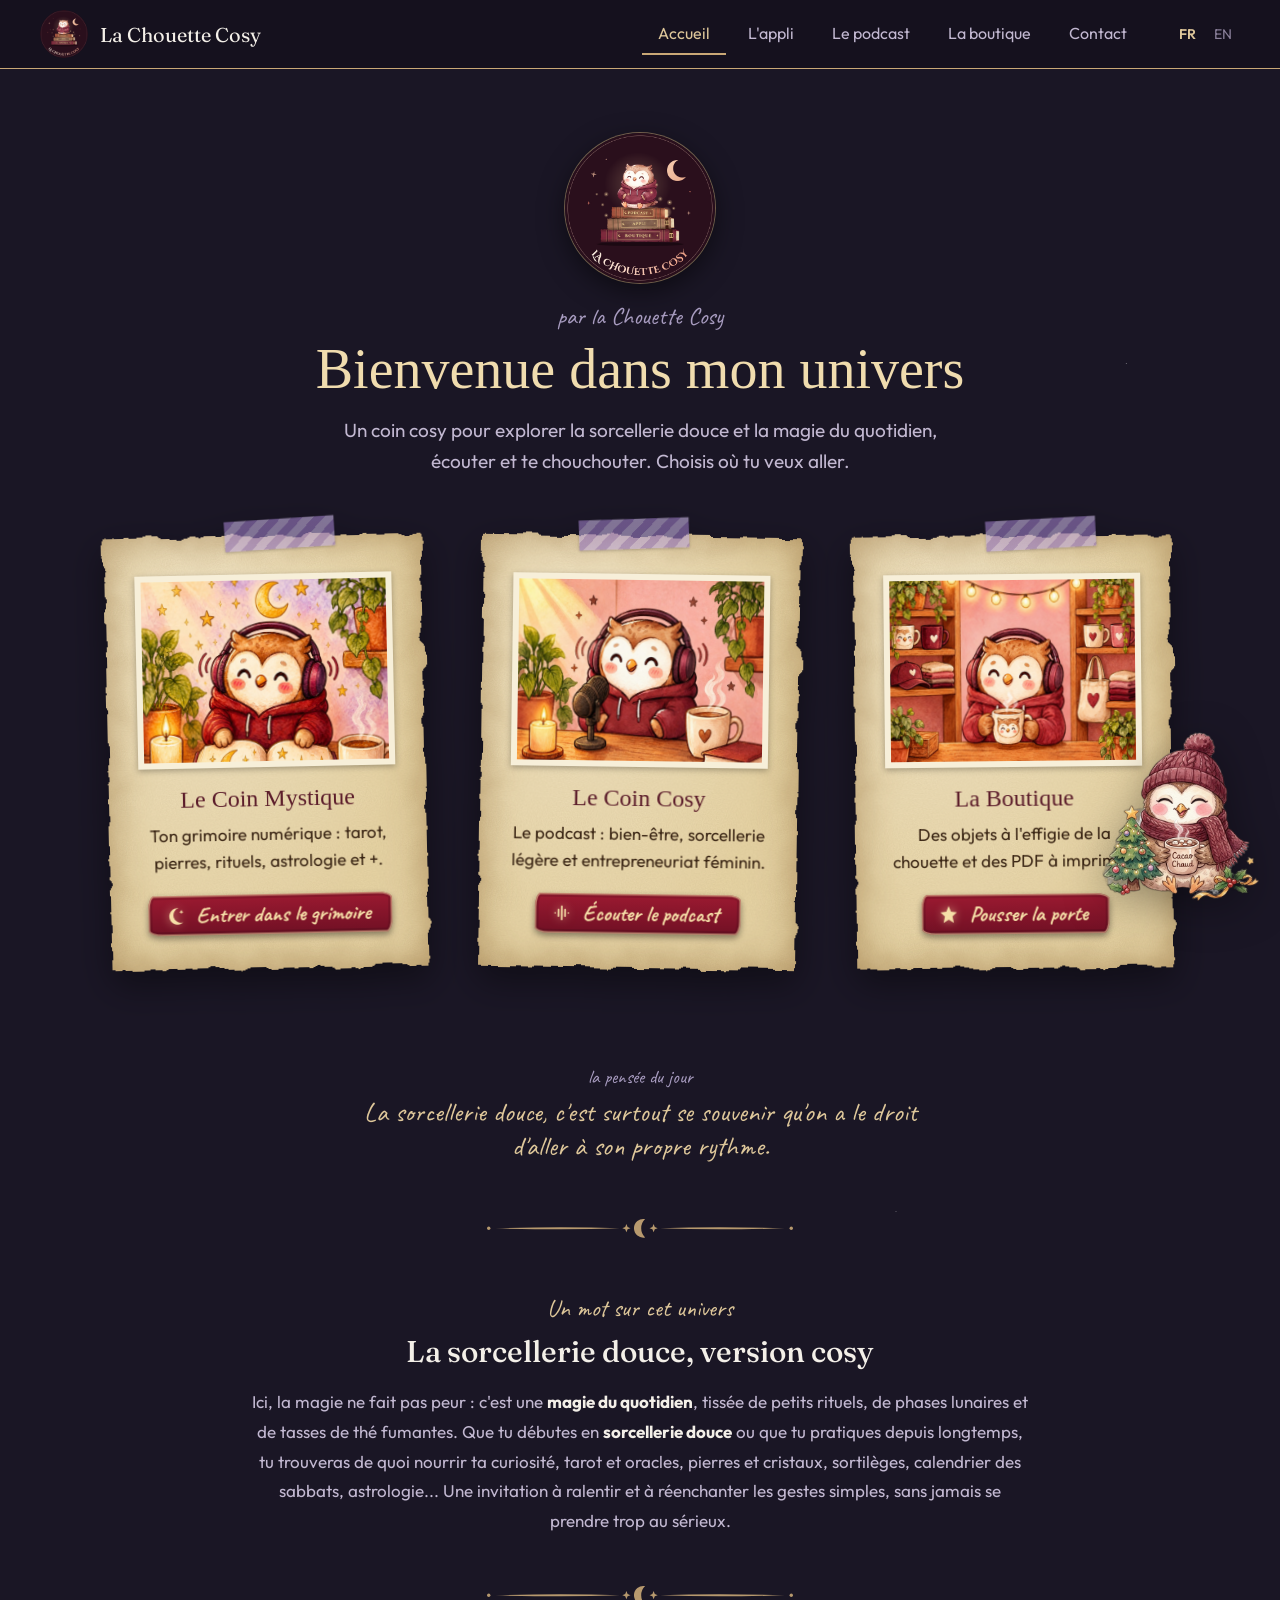
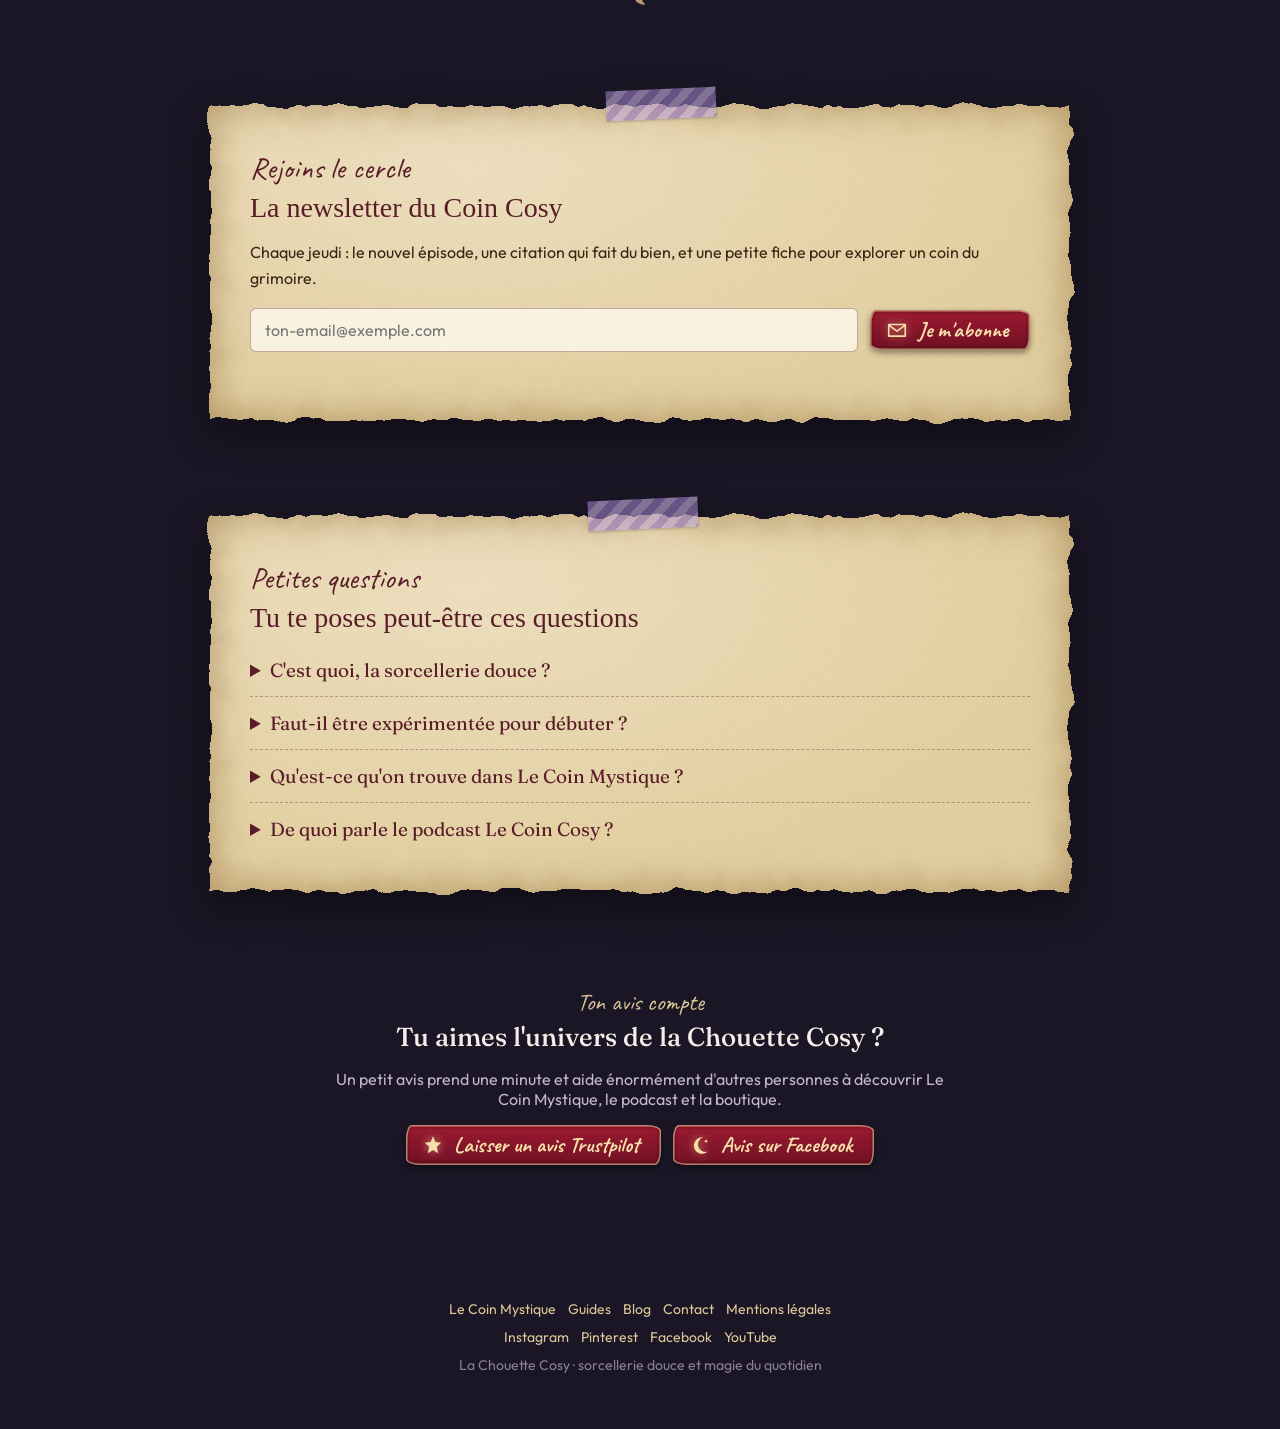
==== commit 61889f2d: "Instagram : on ne garde que le compte du podcast (liens, pieds de page, redirection) Co-Authored-By:" ====
--- a/index.html
+++ b/index.html
@@ -129,7 +129,7 @@
 <main class="page"><section class="entete"><img class="badge" src="/images/logo-rond.png" alt="La Chouette Cosy : la chouette assise sur trois grimoires" width="512" height="512"><p class="sur" data-i18n="heroEyebrow">par la Chouette Cosy</p><h1 data-i18n="heroTitre">Bienvenue dans mon univers</h1><p class="chapeau" data-i18n="heroTexte"></p></section><div class="grille3"><a class="cartel" href="/appli.html" style="--t:-1.2deg"><div class="papier-ombre"><div class="papier"><span class="scotch" style="left:38%"></span><img src="/images/site-appli.jpg" alt="" loading="lazy" width="640" height="480"><h2 data-i18n="mystiqueTitre">Le Coin Mystique</h2><p data-i18n="mystiqueDesc">Ton grimoire numérique : tarot, pierres, rituels, astrologie et +.</p><span class="porte"><svg viewBox="0 0 40 40" aria-hidden="true"><path d="M26 6a15 15 0 1 0 8 26A12 12 0 0 1 26 6z" fill="currentColor"/><path d="M31 9l1.2 2.8 2.8 1.2-2.8 1.2L31 17l-1.2-2.8L27 13l2.8-1.2z" fill="currentColor"/></svg><span class="ruban" data-i18n="cachetAppli">Entrer dans le grimoire</span><i class="etin e1"></i><i class="etin e2"></i></span></div></div></a><a class="cartel" href="/podcast.html" style="--t:0.8deg"><div class="papier-ombre"><div class="papier"><span class="scotch" style="left:30%"></span><img src="/images/podcast-coin-cosy.jpg" alt="" loading="lazy" width="640" height="480"><h2 data-i18n="podcastTitre">Le Coin Cosy</h2><p data-i18n="podcastDesc">Le podcast : bien-être, sorcellerie légère et entrepreneuriat féminin.</p><span class="porte"><svg viewBox="0 0 40 40" aria-hidden="true" fill="none" stroke="currentColor" stroke-width="3" stroke-linecap="round"><path d="M8 20v0M14 14v12M20 8v24M26 14v12M32 20v0"/></svg><span class="ruban" data-i18n="cachetPodcast">Écouter le podcast</span><i class="etin e1"></i><i class="etin e2"></i></span></div></div></a><a class="cartel" href="/boutique.html" style="--t:-0.6deg"><div class="papier-ombre"><div class="papier"><span class="scotch" style="left:42%"></span><img src="/images/site-boutique-objets.jpg" alt="" loading="lazy" width="640" height="480"><h2 data-i18n="boutiqueTitre">La Boutique</h2><p data-i18n="boutiqueDescCourte">Des objets à l'effigie de la chouette et des PDF à imprimer.</p><span class="porte"><svg viewBox="0 0 40 40" aria-hidden="true"><path d="M20 4l4.2 10.4L35 16l-8.2 7.2L29.4 35 20 29l-9.4 6 2.6-11.8L5 16l10.8-1.6z" fill="currentColor"/></svg><span class="ruban" data-i18n="cachetBoutique">Pousser la porte</span><i class="etin e1"></i><i class="etin e2"></i></span></div></div></a></div><p class="mot"><span class="legende" data-i18n="penseeLegende">la pensée du jour</span><span id="pensee-texte"></span></p><div class="separateur" aria-hidden="true"><svg viewBox="0 0 400 36" xmlns="http://www.w3.org/2000/svg"><g fill="#c9a876"><path d="M30 18 Q110 15.5 176 18 Q110 20.5 30 18Z"/><path d="M370 18 Q290 15.5 224 18 Q290 20.5 370 18Z"/><path d="M206 7.2A11 11 0 1 0 206 28.8A15 15 0 0 1 206 7.2z"/><path d="M184 18l1.4-3.4 3.4-1.4-3.4-1.4L184 8.4l-1.4 3.4-3.4 1.4 3.4 1.4z" transform="translate(0 4.6)"/><path d="M216 18l1.4-3.4 3.4-1.4-3.4-1.4L216 8.4l-1.4 3.4-3.4 1.4 3.4 1.4z" transform="translate(0 4.6)"/><circle cx="22" cy="18" r="2"/><circle cx="378" cy="18" r="2"/></g></svg></div><section class="intro-texte"><p class="sur" data-i18n="introEyebrow">Un mot sur cet univers</p><h2 data-i18n="introTitre">La sorcellerie douce, version cosy</h2><p data-i18n="introTexte"></p></section><div class="separateur" aria-hidden="true"><svg viewBox="0 0 400 36" xmlns="http://www.w3.org/2000/svg"><g fill="#c9a876"><path d="M30 18 Q110 15.5 176 18 Q110 20.5 30 18Z"/><path d="M370 18 Q290 15.5 224 18 Q290 20.5 370 18Z"/><path d="M206 7.2A11 11 0 1 0 206 28.8A15 15 0 0 1 206 7.2z"/><path d="M184 18l1.4-3.4 3.4-1.4-3.4-1.4L184 8.4l-1.4 3.4-3.4 1.4 3.4 1.4z" transform="translate(0 4.6)"/><path d="M216 18l1.4-3.4 3.4-1.4-3.4-1.4L216 8.4l-1.4 3.4-3.4 1.4 3.4 1.4z" transform="translate(0 4.6)"/><circle cx="22" cy="18" r="2"/><circle cx="378" cy="18" r="2"/></g></svg></div><section class="bloc" id="newsletter"><div class="papier-ombre"><div class="papier"><span class="scotch" style="left:46%"></span><p class="adresse" style="margin:0" data-i18n="newsletterEyebrow">Rejoins le cercle</p><h2 data-i18n="newsletterTitre">La newsletter du Coin Cosy</h2><p data-i18n="newsletterTexte">Chaque jeudi : le nouvel épisode, une citation qui fait du bien, et une petite fiche pour explorer un coin du grimoire.</p><form class="formulaire" id="form-newsletter"><input type="text" name="siteWeb" id="champ-piege" class="piege" tabindex="-1" autocomplete="off" aria-hidden="true"><div class="ligne-news"><input type="email" id="email-newsletter" required aria-label="Email" data-i18n-ph="newsletterPlaceholder" placeholder="ton-email@exemple.com"><button type="submit" class="porte"><svg viewBox="0 0 40 40" aria-hidden="true" fill="none" stroke="currentColor" stroke-width="3" stroke-linejoin="round"><path d="M5 10h30v21H5zM5 11l15 11 15-11"/></svg><span class="ruban" data-i18n="newsletterBtn">Je m'abonne</span><i class="etin e1"></i></button></div></form><p class="retour" id="msg-newsletter" role="status"></p></div></div></section><section class="bloc faq-papier"><div class="papier-ombre"><div class="papier"><span class="scotch" style="left:44%"></span><p class="adresse" style="margin:0" data-i18n="faqEyebrow">Petites questions</p><h2 data-i18n="faqTitre">Tu te poses peut-être ces questions</h2><details><summary data-i18n="faqQ1"></summary><p data-i18n="faqA1"></p></details><details><summary data-i18n="faqQ2"></summary><p data-i18n="faqA2"></p></details><details><summary data-i18n="faqQ3"></summary><p data-i18n="faqA3"></p></details><details><summary data-i18n="faqQ4"></summary><p data-i18n="faqA4"></p></details></div></div></section><section class="avis"><p class="sur" data-i18n="avisEyebrow">Ton avis compte</p><h2 data-i18n="avisTitre">Tu aimes l'univers de la Chouette Cosy ?</h2><p data-i18n="avisTexte">Un petit avis prend une minute et aide énormément d'autres personnes à découvrir Le Coin Mystique, le podcast et la boutique.</p><div class="actions"><a class="porte" href="https://www.trustpilot.com/evaluate/lachouettecosy.com" target="_blank" rel="noopener"><svg viewBox="0 0 40 40" aria-hidden="true"><path d="M20 4l4.2 10.4L35 16l-8.2 7.2L29.4 35 20 29l-9.4 6 2.6-11.8L5 16l10.8-1.6z" fill="currentColor"/></svg><span class="ruban" data-i18n="avisBtn1">Laisser un avis Trustpilot</span><i class="etin e1"></i></a><a class="porte" href="https://www.facebook.com/lachouettecosy/reviews" target="_blank" rel="noopener"><svg viewBox="0 0 40 40" aria-hidden="true"><path d="M26 6a15 15 0 1 0 8 26A12 12 0 0 1 26 6z" fill="currentColor"/><path d="M31 9l1.2 2.8 2.8 1.2-2.8 1.2L31 17l-1.2-2.8L27 13l2.8-1.2z" fill="currentColor"/></svg><span class="ruban" data-i18n="avisBtn2">Avis sur Facebook</span><i class="etin e2"></i></a></div></section></main>
 <footer class="pied">
 <div><a href="https://app.lachouettecosy.com">Le Coin Mystique</a><a href="https://app.lachouettecosy.com/guide" data-i18n="piedGuides">Guides</a><a href="https://app.lachouettecosy.com/blog" data-i18n="piedBlog">Blog</a><a href="/contact.html" data-i18n="piedContact">Contact</a><a href="https://app.lachouettecosy.com/mentions-legales" data-i18n="piedMentions">Mentions légales</a></div>
-<div><a href="https://www.instagram.com/lachouettecosy/" target="_blank" rel="noopener">Instagram</a><a href="https://www.instagram.com/le_coin_cosy_podcast/" target="_blank" rel="noopener">Instagram podcast</a><a href="https://www.pinterest.fr/Lachouettecosypointcom/" target="_blank" rel="noopener">Pinterest</a><a href="https://www.facebook.com/lachouettecosy/" target="_blank" rel="noopener">Facebook</a><a href="https://www.youtube.com/@LaChouetteCosy" target="_blank" rel="noopener">YouTube</a></div>
+<div><a href="https://www.instagram.com/le_coin_cosy_podcast/" target="_blank" rel="noopener">Instagram</a><a href="https://www.pinterest.fr/Lachouettecosypointcom/" target="_blank" rel="noopener">Pinterest</a><a href="https://www.facebook.com/lachouettecosy/" target="_blank" rel="noopener">Facebook</a><a href="https://www.youtube.com/@LaChouetteCosy" target="_blank" rel="noopener">YouTube</a></div>
 <div data-i18n="piedPhrase">La Chouette Cosy</div>
 </footer>
 <script src="/pensees.js"></script>
--- a/refonte.css
+++ b/refonte.css
@@ -69,7 +69,7 @@
 .cartel{display:block;text-decoration:none;color:inherit;transform:rotate(var(--t,0deg));transition:transform .25s}
 .cartel:hover{transform:rotate(0) translateY(-4px)}
 .cartel .papier{padding:38px 30px 34px;text-align:center}
-.cartel img{width:100%;height:auto;aspect-ratio:4/3;object-fit:cover;border:6px solid #f7efd9;box-shadow:0 2px 6px rgba(0,0,0,.3);margin-bottom:18px;display:block}
+.cartel img{width:100%;height:auto;aspect-ratio:4/3;object-fit:cover;object-position:50% 18%;border:6px solid #f7efd9;box-shadow:0 2px 6px rgba(0,0,0,.3);margin-bottom:18px;display:block}
 .cartel h2{font-size:24px;white-space:nowrap;margin-bottom:8px}
 .cartel p{font-size:17px;margin:0 0 20px;min-height:54px}
 .mot{max-width:600px;margin:10px auto 50px;text-align:center;font-family:"Caveat",cursive;font-size:27px;color:#dec79a}
